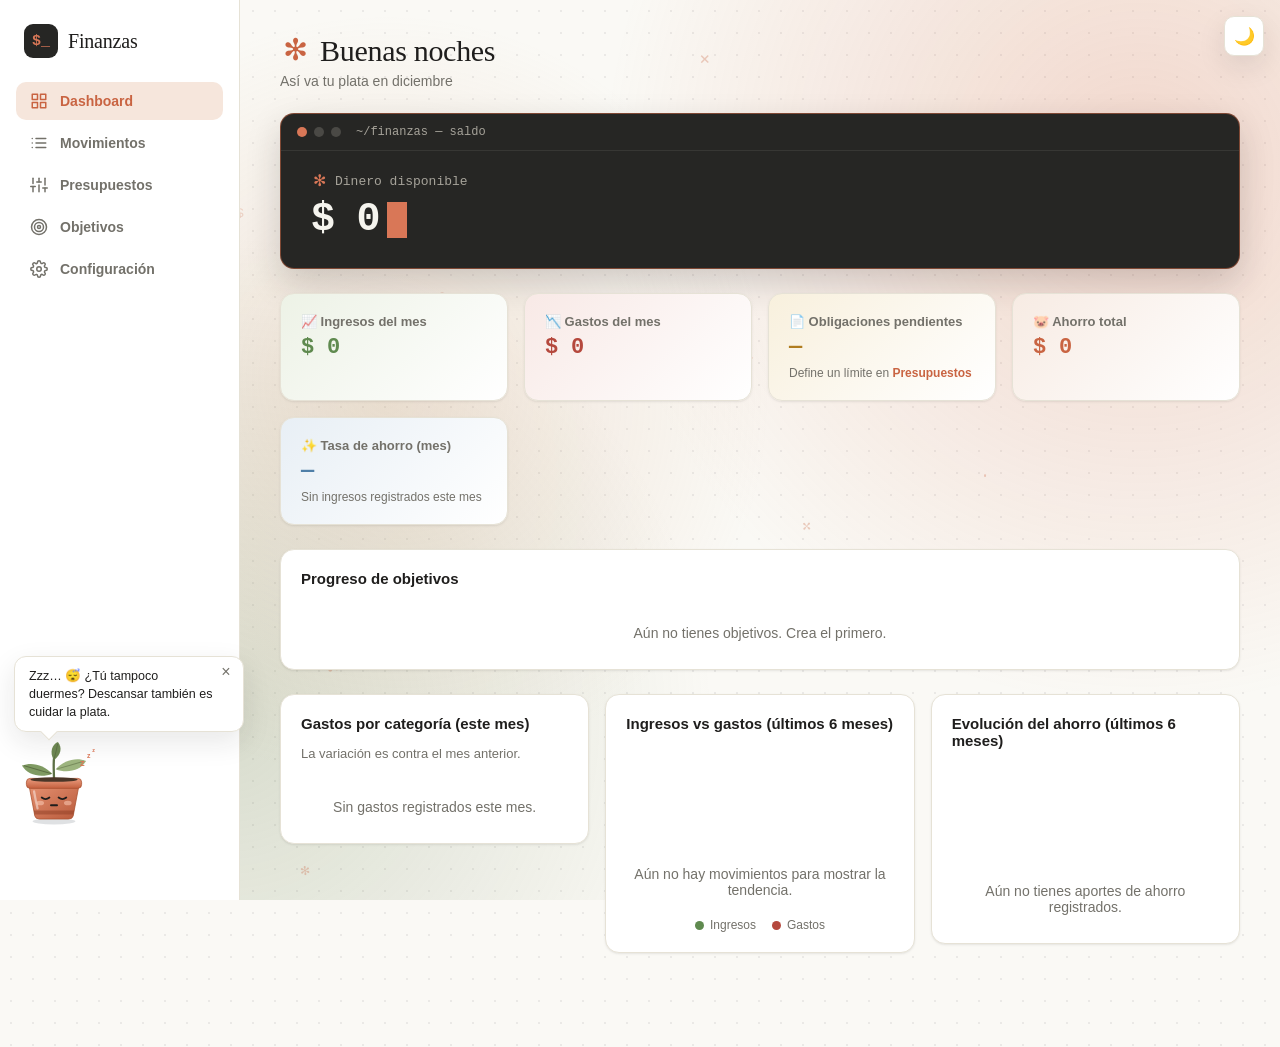
==== index.html @ 2b68b9c8 "feat: add animated background and spinner indicators - Implemented a dynamic background with warm li" ====
<!DOCTYPE html>
<html lang="es">
<head>
  <meta charset="UTF-8">
  <script>
    (function () {
      try {
        var t = localStorage.getItem('financeAppTheme');
        if (t === 'oscuro' || t === 'claro') document.documentElement.setAttribute('data-theme', t);
      } catch (e) {}
    })();
  </script>
  <script>
    (function () {
      try {
        var pin = localStorage.getItem('financeAppPin');
        var desbloqueado = sessionStorage.getItem('financeAppUnlocked') === 'true';
        if (pin && !desbloqueado) document.documentElement.classList.add('bloqueado');
      } catch (e) {}
    })();
  </script>
  <meta name="viewport" content="width=device-width, initial-scale=1.0">
  <meta name="theme-color" content="#c96442">
  <link rel="manifest" href="manifest.json">
  <link rel="icon" href="icons/icon-192.png">
  <link rel="apple-touch-icon" href="icons/icon-192.png">
  <title>Dashboard · Mis Finanzas</title>
  <link rel="stylesheet" href="css/styles.css">
</head>
<body data-page="dashboard">
  <button class="theme-toggle-btn" id="theme-toggle" aria-label="Cambiar tema">🌙</button>
  <div class="app-shell">
    <aside class="sidebar">
      <div class="sidebar-header">
        <span class="logo-mark" aria-hidden="true">$<span class="logo-cursor">_</span></span>
        <span class="logo-text">Finanzas</span>
      </div>
      <nav id="sidebar-nav" class="sidebar-nav"></nav>
    </aside>

    <main class="main-content">
      <header class="page-header">
        <div>
          <h1><span id="saludo">¡Hola!</span></h1>
          <p class="page-subtitle" id="saludo-sub">Así va tu plata este mes</p>
        </div>
      </header>

      <section class="hero-balance">
        <div class="hero-terminal-barra" aria-hidden="true"><i></i><i></i><i></i><span>~/finanzas — saldo</span></div>
        <span class="hero-balance-label"><span class="glifo-spinner" aria-hidden="true">✻</span>Dinero disponible</span>
        <span class="hero-balance-value"><span id="kpi-disponible">$ 0</span><span class="hero-cursor" aria-hidden="true"></span></span>
        <span class="hero-chip" id="hero-balance-mes" hidden></span>
      </section>

      <section class="kpi-grid">
        <div class="card kpi-card kpi-green">
          <span class="kpi-label">📈 Ingresos del mes</span>
          <span class="kpi-value" id="kpi-ingresos">$ 0</span>
        </div>
        <div class="card kpi-card kpi-rose">
          <span class="kpi-label">📉 Gastos del mes</span>
          <span class="kpi-value" id="kpi-gastos">$ 0</span>
        </div>
        <div class="card kpi-card kpi-amber">
          <span class="kpi-label">📄 Obligaciones pendientes</span>
          <span class="kpi-value" id="kpi-obligaciones">—</span>
          <span class="kpi-sub" id="kpi-obligaciones-sub"></span>
        </div>
        <div class="card kpi-card kpi-navy">
          <span class="kpi-label">🐷 Ahorro total</span>
          <span class="kpi-value" id="kpi-ahorro">$ 0</span>
        </div>
        <div class="card kpi-card kpi-cyan">
          <span class="kpi-label">✨ Tasa de ahorro (mes)</span>
          <span class="kpi-value" id="kpi-tasa-ahorro">—</span>
          <span class="kpi-sub" id="kpi-tasa-ahorro-sub"></span>
        </div>
      </section>

      <section class="card">
        <h2 class="section-title">Progreso de objetivos</h2>
        <div id="objetivos-resumen" class="goals-mini-list"></div>
      </section>

      <section class="charts-grid">
        <div class="card">
          <h2 class="section-title">Gastos por categoría (este mes)</h2>
          <p class="settings-hint">La variación es contra el mes anterior.</p>
          <div id="chart-gastos-categoria" class="hbar-chart"></div>
        </div>
        <div class="card">
          <h2 class="section-title">Ingresos vs gastos (últimos 6 meses)</h2>
          <div id="chart-ingresos-gastos" class="chart-bars"></div>
          <div class="chart-legend">
            <span class="legend-item"><span class="legend-dot legend-dot-ingreso"></span>Ingresos</span>
            <span class="legend-item"><span class="legend-dot legend-dot-gasto"></span>Gastos</span>
          </div>
        </div>
        <div class="card">
          <h2 class="section-title">Evolución del ahorro (últimos 6 meses)</h2>
          <div id="chart-ahorro" class="chart-bars"></div>
        </div>
      </section>
    </main>
  </div>

  <script src="js/storage.js"></script>
  <script src="js/format.js"></script>
  <script src="js/analytics.js"></script>
  <script src="js/nav.js"></script>
  <script src="js/theme.js"></script>
  <script src="js/pin.js"></script>
  <script src="js/fondo.js"></script>
  <script src="js/mascota.js"></script>
  <script src="js/dashboard.js"></script>
  <script src="js/pwa.js"></script>
</body>
</html>
---- css/styles.css ----
/* ============ Fonts ============ */
@font-face {
  font-family: 'Poppins';
  font-style: normal;
  font-weight: 400;
  font-display: swap;
  src: url('../lib/fonts/poppins-400.woff2') format('woff2');
}
@font-face {
  font-family: 'Poppins';
  font-style: normal;
  font-weight: 600;
  font-display: swap;
  src: url('../lib/fonts/poppins-600.woff2') format('woff2');
}
@font-face {
  font-family: 'Poppins';
  font-style: normal;
  font-weight: 700;
  font-display: swap;
  src: url('../lib/fonts/poppins-700.woff2') format('woff2');
}
@font-face {
  font-family: 'Poppins';
  font-style: normal;
  font-weight: 800;
  font-display: swap;
  src: url('../lib/fonts/poppins-800.woff2') format('woff2');
}

/* ============ Reset & base ============ */
*, *::before, *::after { box-sizing: border-box; }
html, body { margin: 0; padding: 0; }

/* Paleta estilo Claude Code: crema calido, terracota, verde oliva para las plantas */
:root {
  --font-serif: ui-serif, Georgia, Cambria, 'Times New Roman', serif;
  --font-mono: ui-monospace, 'Cascadia Code', 'Cascadia Mono', 'SF Mono', Consolas, Menlo, monospace;
  --bg: #faf9f5;
  --surface: #ffffff;
  --surface-alt: #f2f0e8;
  --border: #e6e2d6;
  --text: #1f1e1d;
  --text-muted: #73716a;
  --primary: #c96442;
  --primary-dark: #a9502f;
  --primary-rgb: 201, 100, 66;
  --accent: #d97757;
  --accent-soft: #f7ebe3;
  --primary-soft: #f6e6dc;
  --grad-main: linear-gradient(135deg, #c4603e, #d97757);
  --terminal-bg: #262624;
  --terminal-text: #f5f4ee;
  --terminal-muted: #a6a39a;
  --plant: #788c5d;
  --plant-dark: #5c6f45;
  --plant-light: #a9bc8e;
  --success: #5f8a4f;
  --success-soft: #edf2e6;
  --danger: #b5483d;
  --danger-soft: #f8e9e6;
  --warning: #b07d1f;
  --warning-soft: #f8f0dd;
  --cyan: #4f7fa8;
  --cyan-soft: #e8eff5;
  --grid-dot: rgba(31, 30, 29, 0.07);
  --fondo-mancha-1: 217, 119, 87;
  --fondo-mancha-2: 120, 140, 93;
  --fondo-mancha-3: 212, 162, 127;
  --fondo-glifo: 201, 100, 66;
  --fondo-intensidad: 0.26;
  --toast-bg: #262624;
  --toast-text: #f5f4ee;
  --toast-border: #3a3936;
  --radius: 14px;
  --radius-sm: 9px;
  --shadow: 0 1px 2px rgba(31, 30, 29, 0.04), 0 1px 3px rgba(31, 30, 29, 0.06);
  --shadow-md: 0 10px 28px rgba(31, 30, 29, 0.1);
  --sidebar-width: 240px;
  color-scheme: light;
}

:root[data-theme="oscuro"] {
  --bg: #1f1e1d;
  --surface: #262624;
  --surface-alt: #30302e;
  --border: #3d3c38;
  --text: #f5f4ee;
  --text-muted: #a6a39a;
  --primary: #d97757;
  --primary-dark: #c96442;
  --primary-rgb: 217, 119, 87;
  --accent: #e8957a;
  --accent-soft: #3a2a23;
  --primary-soft: #3d2c24;
  --grad-main: linear-gradient(135deg, #c96442, #d97757);
  --terminal-bg: #141413;
  --terminal-text: #f5f4ee;
  --terminal-muted: #a6a39a;
  --plant: #9cb07f;
  --plant-dark: #788c5d;
  --plant-light: #bccca5;
  --success: #94b37f;
  --success-soft: #26301f;
  --danger: #e5826f;
  --danger-soft: #3d221d;
  --warning: #dcae58;
  --warning-soft: #362b14;
  --cyan: #8ab4d8;
  --cyan-soft: #1f2c37;
  --grid-dot: rgba(245, 244, 238, 0.05);
  --fondo-mancha-1: 217, 119, 87;
  --fondo-mancha-2: 120, 140, 93;
  --fondo-mancha-3: 160, 110, 80;
  --fondo-glifo: 232, 149, 122;
  --fondo-intensidad: 0.14;
  --toast-bg: #141413;
  --toast-text: #f5f4ee;
  --toast-border: #3d3c38;
  --shadow: 0 1px 2px rgba(0, 0, 0, 0.25), 0 1px 3px rgba(0, 0, 0, 0.3);
  --shadow-md: 0 10px 28px rgba(0, 0, 0, 0.45);
  color-scheme: dark;
}

@media (prefers-color-scheme: dark) {
  :root:not([data-theme="claro"]) {
    --bg: #1f1e1d;
    --surface: #262624;
    --surface-alt: #30302e;
    --border: #3d3c38;
    --text: #f5f4ee;
    --text-muted: #a6a39a;
    --primary: #d97757;
    --primary-dark: #c96442;
    --primary-rgb: 217, 119, 87;
    --accent: #e8957a;
    --accent-soft: #3a2a23;
    --primary-soft: #3d2c24;
    --grad-main: linear-gradient(135deg, #c96442, #d97757);
    --terminal-bg: #141413;
    --terminal-text: #f5f4ee;
    --terminal-muted: #a6a39a;
    --plant: #9cb07f;
    --plant-dark: #788c5d;
    --plant-light: #bccca5;
    --success: #94b37f;
    --success-soft: #26301f;
    --danger: #e5826f;
    --danger-soft: #3d221d;
    --warning: #dcae58;
    --warning-soft: #362b14;
    --cyan: #8ab4d8;
    --cyan-soft: #1f2c37;
    --grid-dot: rgba(245, 244, 238, 0.05);
    --fondo-mancha-1: 217, 119, 87;
    --fondo-mancha-2: 120, 140, 93;
    --fondo-mancha-3: 160, 110, 80;
    --fondo-glifo: 232, 149, 122;
    --fondo-intensidad: 0.14;
    --toast-bg: #141413;
    --toast-text: #f5f4ee;
    --toast-border: #3d3c38;
    --shadow: 0 1px 2px rgba(0, 0, 0, 0.25), 0 1px 3px rgba(0, 0, 0, 0.3);
    --shadow-md: 0 10px 28px rgba(0, 0, 0, 0.45);
    color-scheme: dark;
  }
}

body {
  font-family: 'Poppins', -apple-system, BlinkMacSystemFont, "Segoe UI", Roboto, Helvetica, Arial, sans-serif;
  background-color: var(--bg);
  background-image: radial-gradient(var(--grid-dot) 1px, transparent 1.4px);
  background-size: 22px 22px;
  color: var(--text);
  -webkit-font-smoothing: antialiased;
  position: relative;
  overflow-x: hidden;
}

/* Canvas del fondo animado (js/fondo.js) */
.fondo-dinamico {
  position: fixed;
  inset: 0;
  width: 100%;
  height: 100%;
  z-index: 0;
  pointer-events: none;
}

::selection {
  background: var(--primary);
  color: #fff;
}

html {
  scrollbar-width: thin;
  scrollbar-color: var(--border) transparent;
}

.app-shell {
  position: relative;
  z-index: 1;
}

h1, h2, h3 { font-weight: 700; }

h1, h2, h3 { margin: 0; }
p { margin: 0; }

button, input, select {
  font: inherit;
  color: inherit;
}

a { color: inherit; text-decoration: none; }

button:focus-visible,
input:focus-visible,
select:focus-visible,
a:focus-visible {
  outline: 2px solid var(--primary);
  outline-offset: 2px;
}

/* ============ App shell / layout ============ */
.app-shell {
  display: flex;
  min-height: 100vh;
}

.sidebar {
  width: var(--sidebar-width);
  flex-shrink: 0;
  background: var(--surface);
  border-right: 1px solid var(--border);
  padding: 24px 16px;
  display: flex;
  flex-direction: column;
  gap: 24px;
  position: sticky;
  top: 0;
  height: 100vh;
}

.sidebar-header {
  display: flex;
  align-items: center;
  gap: 10px;
  padding: 0 8px;
}

.theme-toggle-btn {
  position: fixed;
  top: 16px;
  right: 16px;
  z-index: 40;
  width: 40px;
  height: 40px;
  border-radius: 10px;
  border: 1px solid var(--border);
  background: var(--surface);
  box-shadow: var(--shadow-md);
  font-size: 17px;
  cursor: pointer;
  display: flex;
  align-items: center;
  justify-content: center;
  transition: transform 0.15s ease;
}

.theme-toggle-btn:hover {
  transform: scale(1.08) rotate(-8deg);
}

/* ============ PIN de acceso ============ */
html.bloqueado .app-shell,
html.bloqueado .theme-toggle-btn {
  display: none;
}

.pin-lock-overlay {
  position: fixed;
  inset: 0;
  /* transparente para que se vea el fondo animado detras */
  background: transparent;
  display: flex;
  align-items: center;
  justify-content: center;
  z-index: 100;
  padding: 16px;
}

.pin-lock-card {
  background: var(--surface);
  border: 1px solid var(--border);
  border-radius: var(--radius);
  box-shadow: var(--shadow-md);
  padding: 36px 32px;
  width: 100%;
  max-width: 340px;
  text-align: center;
  display: flex;
  flex-direction: column;
  gap: 8px;
  animation: modal-entra 0.25s cubic-bezier(0.16, 1, 0.3, 1) both;
}

.pin-lock-logo {
  width: 56px;
  height: 56px;
  font-size: 22px;
  margin: 0 auto 8px;
}

.pin-lock-card h2 {
  font-family: var(--font-serif);
  font-weight: 500;
  font-size: 24px;
}

/* Brote en la pantalla de PIN */
.pin-mascota {
  margin: -6px auto 0;
}

.pin-mascota .mascota-btn {
  display: block;
  width: 132px;
  height: 124px;
  cursor: default;
}

.pin-mascota-dice {
  font-family: var(--font-mono);
  font-size: 12.5px;
  color: var(--text-muted);
  min-height: 1.5em;
}

.pin-mascota-dice::before {
  content: '> ';
  color: var(--primary);
}

.pin-lock-input {
  margin-top: 10px;
  border: 1px solid var(--border);
  border-radius: var(--radius-sm);
  padding: 12px;
  font-family: var(--font-mono);
  font-size: 22px;
  letter-spacing: 10px;
  text-align: center;
  background: var(--bg);
  color: var(--text);
  transition: border-color 0.15s ease, box-shadow 0.15s ease;
}

.pin-lock-input:focus-visible {
  outline: none;
  border-color: var(--primary);
  box-shadow: 0 0 0 3px var(--primary-soft);
}

.pin-lock-error {
  color: var(--danger);
  font-size: 12px;
  font-weight: 600;
  margin-top: 4px;
}

.pin-lock-btn {
  width: 100%;
  margin-top: 8px;
}

/* Logo tipo prompt de terminal: "$_" con el cursor parpadeando */
.logo-mark {
  width: 34px;
  height: 34px;
  border-radius: var(--radius-sm);
  background: var(--terminal-bg);
  color: var(--accent);
  display: flex;
  align-items: center;
  justify-content: center;
  font-family: var(--font-mono);
  font-weight: 700;
  font-size: 15px;
}

.logo-cursor { animation: cursor-parpadea 1.1s steps(1) infinite; }

@keyframes cursor-parpadea {
  50% { opacity: 0; }
}

.logo-text {
  font-family: var(--font-serif);
  font-weight: 500;
  font-size: 20px;
  letter-spacing: -0.01em;
}

.sidebar-nav {
  display: flex;
  flex-direction: column;
  gap: 4px;
}

.nav-link {
  display: flex;
  align-items: center;
  gap: 12px;
  padding: 10px 14px;
  border-radius: 10px;
  color: var(--text-muted);
  font-size: 14px;
  font-weight: 600;
  transition: background 0.15s ease, color 0.15s ease;
}

.nav-link:hover {
  background: var(--surface-alt);
  color: var(--text);
}

.nav-link.active {
  background: var(--primary-soft);
  color: var(--primary);
}

.nav-link:hover .nav-icon {
  animation: icono-wiggle 0.45s ease;
}

@keyframes icono-wiggle {
  25% { transform: rotate(-12deg); }
  50% { transform: rotate(10deg); }
  75% { transform: rotate(-5deg); }
}

.nav-icon {
  width: 18px;
  height: 18px;
  display: flex;
  flex-shrink: 0;
}

.nav-icon svg {
  width: 100%;
  height: 100%;
}

.main-content {
  flex: 1;
  padding: 32px 40px 96px;
  max-width: 1100px;
  width: 100%;
  margin: 0 auto;
  display: flex;
  flex-direction: column;
  gap: 24px;
}

.main-content > * {
  animation: contenido-entra 0.4s ease both;
}

.main-content > *:nth-child(1) { animation-delay: 0s; }
.main-content > *:nth-child(2) { animation-delay: 0.05s; }
.main-content > *:nth-child(3) { animation-delay: 0.1s; }
.main-content > *:nth-child(4) { animation-delay: 0.15s; }
.main-content > *:nth-child(5) { animation-delay: 0.2s; }
.main-content > *:nth-child(n+6) { animation-delay: 0.25s; }

@keyframes contenido-entra {
  from { opacity: 0; transform: translateY(10px); }
  to { opacity: 1; transform: translateY(0); }
}

@media (prefers-reduced-motion: reduce) {
  .main-content > *,
  .logo-cursor,
  .hero-cursor,
  .glifo-spinner,
  .hbar-fill,
  .progress-fill,
  .chart-bar,
  .nav-link:hover .nav-icon {
    animation: none;
  }
}

/* ============ Page header ============ */
.page-header {
  display: flex;
  align-items: flex-start;
  justify-content: space-between;
  gap: 16px;
  flex-wrap: wrap;
  /* espacio para el boton de tema fijo en la esquina */
  padding-right: 52px;
}

.page-header h1 {
  font-family: var(--font-serif);
  font-size: 30px;
  font-weight: 500;
  letter-spacing: -0.01em;
  display: flex;
  align-items: center;
  gap: 10px;
}

/* Simbolo que gira entre · ✢ ✳ ✶ ✻ ✽ como el spinner de Claude Code (js/nav.js) */
.glifo-spinner {
  display: inline-block;
  width: 1em;
  text-align: center;
  color: var(--primary);
  font-family: var(--font-mono);
  font-weight: 400;
}

.page-subtitle {
  color: var(--text-muted);
  font-size: 14px;
  margin-top: 4px;
}

/* ============ Cards ============ */
.card {
  background: var(--surface);
  border: 1px solid var(--border);
  border-radius: var(--radius);
  padding: 20px;
  box-shadow: var(--shadow);
}

.empty-state {
  text-align: center;
  padding: 48px 24px;
  display: flex;
  flex-direction: column;
  align-items: center;
  gap: 12px;
  color: var(--text-muted);
}

.empty-state-inline {
  text-align: center;
  color: var(--text-muted);
  padding: 24px 0 8px;
  font-size: 14px;
}

/* ============ Buttons ============ */
.btn {
  display: inline-flex;
  align-items: center;
  justify-content: center;
  gap: 6px;
  border: none;
  border-radius: 10px;
  padding: 10px 18px;
  font-size: 14px;
  font-weight: 600;
  cursor: pointer;
  transition: filter 0.15s ease, transform 0.1s ease, box-shadow 0.15s ease, background 0.15s ease;
}

.btn:active { transform: scale(0.97); }

.btn-primary {
  background: var(--primary);
  color: #fff;
  box-shadow: 0 1px 2px rgba(var(--primary-rgb), 0.3);
}
.btn-primary:hover { background: var(--primary-dark); box-shadow: 0 4px 12px rgba(var(--primary-rgb), 0.3); }

.btn-ghost {
  background: var(--surface);
  color: var(--text-muted);
  border: 1px solid var(--border);
}
.btn-ghost:hover { background: var(--surface-alt); color: var(--text); }

.btn-danger {
  background: var(--danger);
  color: #fff;
}
.btn-danger:hover { filter: brightness(1.08); }

/* ============ Filters bar ============ */
.filters-bar {
  display: flex;
  flex-wrap: wrap;
  align-items: flex-end;
  gap: 16px;
}

.filter-field {
  display: flex;
  flex-direction: column;
  gap: 6px;
  min-width: 140px;
}

.filter-search { flex: 1; min-width: 200px; }

.filter-field label {
  font-size: 12px;
  font-weight: 600;
  color: var(--text-muted);
}

.filter-field input,
.filter-field select {
  border: 1px solid var(--border);
  border-radius: var(--radius-sm);
  padding: 9px 10px;
  font-size: 14px;
  background: var(--surface);
}

/* ============ Table ============ */
.table-wrapper {
  overflow-x: auto;
}

.data-table {
  width: 100%;
  border-collapse: collapse;
  font-size: 14px;
}

.data-table th {
  text-align: left;
  font-size: 12px;
  text-transform: uppercase;
  letter-spacing: 0.03em;
  color: var(--text-muted);
  font-weight: 600;
  padding: 10px 12px;
  border-bottom: 1px solid var(--border);
  white-space: nowrap;
}

.data-table td {
  padding: 12px;
  border-bottom: 1px solid var(--border);
  white-space: nowrap;
}

.data-table tbody tr:hover {
  background: var(--surface-alt);
}

.valor-ingreso { color: var(--success); font-weight: 600; }
.valor-gasto { color: var(--danger); font-weight: 600; }

.badge {
  display: inline-flex;
  align-items: center;
  padding: 4px 10px;
  border-radius: 999px;
  font-size: 12px;
  font-weight: 600;
}

.badge-categoria {
  background: var(--surface-alt);
  color: var(--text);
}

.badge-ingreso { background: var(--success-soft); color: var(--success); }
.badge-gasto { background: var(--danger-soft); color: var(--danger); }

.acciones {
  display: flex;
  gap: 6px;
}

.icon-btn {
  width: 32px;
  height: 32px;
  border: 1px solid var(--border);
  background: var(--surface);
  border-radius: 999px;
  cursor: pointer;
  font-size: 14px;
  display: inline-flex;
  align-items: center;
  justify-content: center;
  transition: transform 0.1s ease;
}

.icon-btn:hover { transform: translateY(-1px); }

.icon-btn:hover { background: var(--surface-alt); }
.icon-btn-danger:hover { background: var(--danger-soft); border-color: var(--danger); color: var(--danger); }

.page-header-actions {
  display: flex;
  gap: 10px;
  flex-wrap: wrap;
}

/* ============ Modal ============ */
.modal-overlay {
  position: fixed;
  inset: 0;
  background: rgba(15, 25, 40, 0.45);
  display: flex;
  align-items: center;
  justify-content: center;
  padding: 16px;
  z-index: 50;
  animation: overlay-entra 0.15s ease both;
}

.modal-overlay[hidden] { display: none; }

.modal-overlay .modal {
  animation: modal-entra 0.2s cubic-bezier(0.16, 1, 0.3, 1) both;
}

@keyframes overlay-entra {
  from { opacity: 0; }
  to { opacity: 1; }
}

@keyframes modal-entra {
  from { opacity: 0; transform: scale(0.96) translateY(8px); }
  to { opacity: 1; transform: scale(1) translateY(0); }
}

/* ============ Spinner / estados de carga ============ */
.spinner {
  display: inline-block;
  width: 22px;
  height: 22px;
  border: 3px solid var(--border);
  border-top-color: var(--primary);
  border-radius: 50%;
  animation: girar 0.7s linear infinite;
  flex-shrink: 0;
}

.spinner-sm {
  width: 14px;
  height: 14px;
  border-width: 2px;
}

@keyframes girar {
  to { transform: rotate(360deg); }
}

.loading-state {
  display: flex;
  flex-direction: column;
  align-items: center;
  gap: 12px;
  padding: 32px 0;
  color: var(--text-muted);
  font-size: 13px;
}

.btn .spinner-sm {
  border-color: rgba(255, 255, 255, 0.4);
  border-top-color: #fff;
}

.modal {
  background: var(--surface);
  border-radius: var(--radius);
  box-shadow: var(--shadow-md);
  width: 100%;
  max-width: 480px;
  max-height: 90vh;
  overflow-y: auto;
}

.modal-wide {
  max-width: 640px;
}

.modal-header {
  display: flex;
  align-items: center;
  justify-content: space-between;
  padding: 20px 20px 0;
}

.modal-header h2 {
  font-size: 18px;
  font-weight: 700;
}

.modal-close {
  background: none;
  border: none;
  font-size: 22px;
  line-height: 1;
  cursor: pointer;
  color: var(--text-muted);
  padding: 4px;
}

.form-grid {
  display: grid;
  grid-template-columns: 1fr 1fr;
  gap: 16px;
  padding: 20px;
}

.form-field {
  display: flex;
  flex-direction: column;
  gap: 6px;
}

.form-field-full { grid-column: 1 / -1; }

.form-field label {
  font-size: 12px;
  font-weight: 600;
  color: var(--text-muted);
}

.form-field input,
.form-field select {
  border: 1px solid var(--border);
  border-radius: var(--radius-sm);
  padding: 10px;
  font-size: 14px;
}

.form-field input,
.form-field select,
.filter-field input,
.filter-field select,
.currency-input-wrap {
  transition: border-color 0.15s ease, box-shadow 0.15s ease;
}

.form-field input:focus-visible,
.form-field select:focus-visible,
.filter-field input:focus-visible,
.filter-field select:focus-visible,
.currency-input-wrap:focus-within {
  outline: none;
  border-color: var(--primary);
  box-shadow: 0 0 0 3px var(--primary-soft);
}

.segmented {
  display: flex;
  border: 1px solid var(--border);
  border-radius: var(--radius-sm);
  overflow: hidden;
}

.segmented-option {
  flex: 1;
  border: none;
  background: var(--surface);
  padding: 9px 0;
  font-size: 14px;
  font-weight: 600;
  cursor: pointer;
  color: var(--text-muted);
}

.segmented-option.active {
  background: var(--primary);
  color: #fff;
}

.segmented-option.active[data-tipo="ingreso"] { background: var(--success); }
.segmented-option.active[data-tipo="gasto"] { background: var(--danger); }

.segmented-tema {
  max-width: 380px;
}

.segmented-tema .segmented-option {
  padding: 9px 6px;
  font-size: 13px;
}

.form-actions {
  display: flex;
  justify-content: flex-end;
  gap: 10px;
  margin-top: 4px;
}

/* ============ Section titles ============ */
.section-title {
  font-size: 15px;
  font-weight: 700;
  margin-bottom: 14px;
}

/* ============ Hero balance (caja tipo terminal) ============ */
.hero-balance {
  position: relative;
  overflow: hidden;
  border-radius: var(--radius);
  padding: 0 0 26px;
  background: var(--terminal-bg);
  color: var(--terminal-text);
  border: 1px solid rgba(var(--primary-rgb), 0.55);
  box-shadow: 0 14px 34px rgba(31, 30, 29, 0.18);
  display: flex;
  flex-direction: column;
  gap: 6px;
  font-family: var(--font-mono);
}

.hero-terminal-barra {
  display: flex;
  align-items: center;
  gap: 7px;
  padding: 11px 16px;
  margin-bottom: 14px;
  border-bottom: 1px solid rgba(245, 244, 238, 0.08);
  font-size: 12px;
  color: var(--terminal-muted);
}

.hero-terminal-barra i {
  width: 10px;
  height: 10px;
  border-radius: 50%;
  background: #4a4945;
}

.hero-terminal-barra i:first-child { background: var(--accent); }

.hero-terminal-barra span { margin-left: 8px; }

.hero-balance-label,
.hero-balance-value,
.hero-chip {
  margin-left: 30px;
  margin-right: 30px;
}

.hero-balance-label {
  font-size: 13px;
  color: var(--terminal-muted);
  display: flex;
  align-items: center;
  gap: 8px;
}

.hero-balance-label .glifo-spinner { color: var(--accent); font-size: 16px; }

.hero-balance-value {
  font-size: 40px;
  font-weight: 700;
  letter-spacing: -0.03em;
  font-variant-numeric: tabular-nums;
  display: flex;
  align-items: center;
}

.hero-cursor {
  display: inline-block;
  width: 0.5em;
  height: 0.9em;
  margin-left: 8px;
  background: var(--accent);
  animation: cursor-parpadea 1.1s steps(1) infinite;
}

.hero-chip {
  align-self: flex-start;
  margin-top: 4px;
  padding: 4px 10px;
  border-radius: 6px;
  background: rgba(245, 244, 238, 0.08);
  font-size: 12px;
}

.hero-chip-positivo { color: #a9c98f; }
.hero-chip-negativo { color: #f0a08f; }

.hero-chip[hidden] { display: none; }

@media (max-width: 480px) {
  .hero-balance-value { font-size: 30px; }
  .hero-balance-label,
  .hero-balance-value,
  .hero-chip { margin-left: 20px; margin-right: 20px; }
}

/* ============ KPI cards ============ */
.kpi-grid {
  display: grid;
  grid-template-columns: repeat(auto-fit, minmax(190px, 1fr));
  gap: 16px;
}

.kpi-card {
  display: flex;
  flex-direction: column;
  gap: 6px;
  transition: transform 0.18s ease, box-shadow 0.18s ease;
}

.kpi-card:hover {
  transform: translateY(-3px);
  box-shadow: var(--shadow-md);
}

/* Cifras en monoespaciada, como en la terminal */
.kpi-value,
.hbar-value,
.goal-card-ahorrado,
.valor-ingreso,
.valor-gasto,
.import-row-valor {
  font-family: var(--font-mono);
  font-variant-numeric: tabular-nums;
  letter-spacing: -0.02em;
}

.kpi-label {
  font-size: 13px;
  color: var(--text-muted);
  font-weight: 600;
}

.kpi-value {
  font-size: 22px;
  font-weight: 700;
  letter-spacing: -0.01em;
}

.kpi-sub {
  font-size: 12px;
  color: var(--text-muted);
}

.kpi-sub a { color: var(--primary); font-weight: 600; }

.kpi-positive { color: var(--success); }
.kpi-negative { color: var(--danger); }
.kpi-accent { color: var(--primary); }

.kpi-green { background: linear-gradient(135deg, var(--success-soft), var(--surface)); }
.kpi-green .kpi-value { color: var(--success); }

.kpi-rose { background: linear-gradient(135deg, var(--danger-soft), var(--surface)); }
.kpi-rose .kpi-value { color: var(--danger); }

.kpi-amber { background: linear-gradient(135deg, var(--warning-soft), var(--surface)); }
.kpi-amber .kpi-value { color: var(--warning); }

.kpi-navy { background: linear-gradient(135deg, var(--accent-soft), var(--surface)); }
.kpi-navy .kpi-value { color: var(--primary); }

.kpi-cyan { background: linear-gradient(135deg, var(--cyan-soft), var(--surface)); }
.kpi-cyan .kpi-value { color: var(--cyan); }

/* ============ Progress bars (shared) ============ */
.progress-track {
  height: 8px;
  border-radius: 999px;
  background: var(--surface-alt);
  overflow: hidden;
}

.progress-fill {
  height: 100%;
  background: linear-gradient(90deg, var(--primary), var(--accent));
  border-radius: 999px;
  transition: width 0.2s ease;
  transform-origin: left;
  animation: crecer-x 0.9s cubic-bezier(0.16, 1, 0.3, 1) both;
}

.progress-fill-completo { background: linear-gradient(90deg, var(--success), var(--cyan)); }

.progress-track-danger { background: var(--danger-soft); }
.progress-fill-danger { background: var(--danger); }

@keyframes crecer-x {
  from { transform: scaleX(0); }
  to { transform: scaleX(1); }
}

@keyframes crecer-y {
  from { transform: scaleY(0); }
  to { transform: scaleY(1); }
}

/* ============ Goals mini list (dashboard) ============ */
.goals-mini-list {
  display: grid;
  grid-template-columns: repeat(auto-fit, minmax(220px, 1fr));
  gap: 16px;
}

.goal-mini {
  display: flex;
  flex-direction: column;
  gap: 6px;
}

.goal-mini-header {
  display: flex;
  justify-content: space-between;
  font-size: 13px;
  font-weight: 600;
}

.goal-mini-sub {
  font-size: 12px;
  color: var(--text-muted);
}

/* ============ Charts ============ */
.charts-grid {
  display: grid;
  grid-template-columns: repeat(auto-fit, minmax(280px, 1fr));
  gap: 16px;
  align-items: start;
}

.hbar-chart {
  display: flex;
  flex-direction: column;
  gap: 12px;
}

.hbar-row {
  display: grid;
  grid-template-columns: 100px 1fr auto 52px;
  align-items: center;
  gap: 10px;
  font-size: 13px;
}

.hbar-label {
  color: var(--text-muted);
  font-weight: 600;
  white-space: nowrap;
  overflow: hidden;
  text-overflow: ellipsis;
}

.hbar-track {
  height: 10px;
  border-radius: 999px;
  background: var(--surface-alt);
  overflow: hidden;
}

.hbar-fill {
  height: 100%;
  background: var(--primary);
  border-radius: 999px;
  transform-origin: left;
  animation: crecer-x 0.8s cubic-bezier(0.16, 1, 0.3, 1) both;
}

.hbar-row:nth-child(2) .hbar-fill { animation-delay: 0.06s; }
.hbar-row:nth-child(3) .hbar-fill { animation-delay: 0.12s; }
.hbar-row:nth-child(4) .hbar-fill { animation-delay: 0.18s; }
.hbar-row:nth-child(n+5) .hbar-fill { animation-delay: 0.24s; }

.hbar-value {
  font-weight: 600;
  white-space: nowrap;
}

.hbar-delta {
  font-size: 11px;
  font-weight: 700;
  text-align: right;
  white-space: nowrap;
}

.hbar-delta-up { color: var(--danger); }
.hbar-delta-down { color: var(--success); }
.hbar-delta-neutral { color: var(--text-muted); font-weight: 600; }

.chart-bars {
  display: flex;
  align-items: flex-end;
  gap: 10px;
  height: 160px;
  padding-top: 8px;
}

.chart-bar-group {
  flex: 1;
  display: flex;
  flex-direction: column;
  align-items: center;
  gap: 8px;
  height: 100%;
  border-radius: var(--radius-sm);
  transition: background 0.15s ease;
  cursor: pointer;
}

.chart-bar-group:hover {
  background: var(--surface-alt);
}

.chart-bar-pair {
  flex: 1;
  display: flex;
  align-items: flex-end;
  gap: 4px;
  width: 100%;
  justify-content: center;
}

.chart-bar {
  width: 14px;
  min-height: 2px;
  border-radius: 6px 6px 2px 2px;
  transform-origin: bottom;
  animation: crecer-y 0.8s cubic-bezier(0.16, 1, 0.3, 1) both;
  transition: filter 0.15s ease;
}

.chart-bar-group:hover .chart-bar { filter: brightness(1.12) saturate(1.1); }

.chart-bar-group:nth-child(2) .chart-bar { animation-delay: 0.05s; }
.chart-bar-group:nth-child(3) .chart-bar { animation-delay: 0.1s; }
.chart-bar-group:nth-child(4) .chart-bar { animation-delay: 0.15s; }
.chart-bar-group:nth-child(5) .chart-bar { animation-delay: 0.2s; }
.chart-bar-group:nth-child(6) .chart-bar { animation-delay: 0.25s; }

.chart-bar-ingreso { background: linear-gradient(180deg, var(--success), color-mix(in srgb, var(--success) 70%, transparent)); }
.chart-bar-gasto { background: linear-gradient(180deg, var(--danger), color-mix(in srgb, var(--danger) 70%, transparent)); }
.chart-bar-ahorro { width: 24px; background: linear-gradient(180deg, var(--accent), var(--primary)); }

.chart-bar-label {
  font-size: 11px;
  color: var(--text-muted);
  font-weight: 600;
}

.chart-legend {
  display: flex;
  gap: 16px;
  margin-top: 12px;
  justify-content: center;
}

.legend-item {
  display: flex;
  align-items: center;
  gap: 6px;
  font-size: 12px;
  color: var(--text-muted);
}

.legend-dot {
  width: 9px;
  height: 9px;
  border-radius: 50%;
}

.legend-dot-ingreso { background: var(--success); }
.legend-dot-gasto { background: var(--danger); }

/* ============ Presupuestos ============ */
.budget-list {
  display: flex;
  flex-direction: column;
  gap: 20px;
}

.budget-row {
  padding-bottom: 20px;
  border-bottom: 1px solid var(--border);
  display: flex;
  flex-direction: column;
  gap: 8px;
}

.budget-row:last-child {
  border-bottom: none;
  padding-bottom: 0;
}

.budget-row-main {
  display: flex;
  align-items: center;
  justify-content: space-between;
  gap: 12px;
  flex-wrap: wrap;
}

.budget-category {
  font-weight: 600;
  font-size: 14px;
}

.budget-row-main .currency-input-wrap {
  flex: 0 0 auto;
}

.budget-input {
  flex: 0 0 auto;
  width: 120px;
  text-align: right;
}

.budget-row-sub {
  font-size: 12px;
  color: var(--text-muted);
}

.budget-row-sub-danger { color: var(--danger); font-weight: 600; }

.budget-row-daily {
  font-size: 12px;
  color: var(--primary);
  font-weight: 600;
}

/* ============ Objetivos ============ */
.goals-grid {
  display: grid;
  grid-template-columns: repeat(auto-fit, minmax(260px, 1fr));
  gap: 16px;
}

.goal-card {
  display: flex;
  flex-direction: column;
  gap: 10px;
  transition: transform 0.15s ease, box-shadow 0.15s ease;
}

.goal-card:hover {
  transform: translateY(-2px);
  box-shadow: var(--shadow-md);
}

.goal-card-prioritario {
  border: 1px solid transparent;
  background:
    linear-gradient(var(--surface), var(--surface)) padding-box,
    var(--grad-main) border-box;
  box-shadow: 0 0 0 1px rgba(var(--primary-rgb), 0.15), var(--shadow-md);
  animation: glow-prioritario 3s ease-in-out infinite;
}

@keyframes glow-prioritario {
  0%, 100% { box-shadow: 0 0 0 1px rgba(var(--primary-rgb), 0.15), var(--shadow-md); }
  50% { box-shadow: 0 0 22px rgba(var(--primary-rgb), 0.28), var(--shadow-md); }
}

.icon-btn-star-active {
  border-color: var(--warning);
  background: var(--warning-soft);
}

.goal-card-overdue {
  color: var(--danger);
  font-weight: 700;
}

.goal-card-header {
  display: flex;
  align-items: flex-start;
  justify-content: space-between;
  gap: 8px;
}

.goal-card-header h3 {
  font-size: 16px;
  font-weight: 700;
}

.goal-card-actions {
  display: flex;
  gap: 6px;
  flex-shrink: 0;
}

.goal-card-amounts {
  display: flex;
  align-items: baseline;
  gap: 6px;
  font-size: 13px;
}

.goal-card-ahorrado {
  font-size: 18px;
  font-weight: 700;
  color: var(--primary);
}

.goal-card-meta {
  color: var(--text-muted);
}

.goal-card-date {
  font-size: 12px;
  color: var(--text-muted);
}

.goal-card-aporte-btn {
  margin-top: 4px;
  width: 100%;
}

/* ============ Configuración ============ */
.settings-hint {
  color: var(--text-muted);
  font-size: 13px;
  margin-bottom: 14px;
  max-width: 640px;
}

.settings-actions {
  display: flex;
  flex-wrap: wrap;
  gap: 10px;
}

.category-chips {
  display: flex;
  flex-wrap: wrap;
  gap: 8px;
}

.chip {
  background: var(--surface-alt);
  color: var(--text);
  font-size: 13px;
  font-weight: 600;
  padding: 6px 12px;
  border-radius: 999px;
}

.category-list {
  display: flex;
  flex-direction: column;
  gap: 6px;
}

.category-row {
  display: flex;
  align-items: center;
  justify-content: space-between;
  gap: 12px;
  padding: 6px 4px;
}

.category-row-actions {
  display: flex;
  gap: 6px;
  flex-shrink: 0;
}

.danger-zone {
  border-color: var(--danger-soft);
}

.modal-body {
  padding: 16px 20px 0;
  display: flex;
  flex-direction: column;
  gap: 10px;
  font-size: 14px;
  color: var(--text);
}

.modal-body p { color: inherit; }

.modal-footer {
  padding: 20px;
}

/* ============ Importar extracto ============ */
.import-preview-list {
  display: flex;
  flex-direction: column;
  gap: 2px;
  max-height: 360px;
  overflow-y: auto;
  margin-top: 12px;
  border: 1px solid var(--border);
  border-radius: var(--radius-sm);
}

.import-row {
  display: grid;
  grid-template-columns: 20px 90px 1fr auto;
  align-items: center;
  gap: 12px;
  padding: 10px 12px;
  font-size: 13px;
  border-bottom: 1px solid var(--border);
  cursor: pointer;
}

.import-row:last-child { border-bottom: none; }
.import-row:hover { background: var(--surface-alt); }

.import-row-duplicado {
  opacity: 0.5;
}

.import-row-fecha {
  color: var(--text-muted);
  white-space: nowrap;
}

.import-row-desc {
  overflow: hidden;
  text-overflow: ellipsis;
  white-space: nowrap;
}

.import-row-tag {
  font-size: 11px;
  color: var(--text-muted);
  font-weight: 600;
}

.import-row-valor {
  font-weight: 600;
  white-space: nowrap;
}

@media (max-width: 480px) {
  .import-row {
    grid-template-columns: 20px 1fr;
    grid-template-areas:
      "check fecha"
      "check desc"
      "check valor";
  }
  .import-row input { grid-area: check; }
  .import-row-fecha { grid-area: fecha; }
  .import-row-desc { grid-area: desc; white-space: normal; }
  .import-row-valor { grid-area: valor; }
}

/* ============ Field errors ============ */
.input-error {
  border-color: var(--danger) !important;
}

.field-error {
  font-size: 12px;
  color: var(--danger);
  font-weight: 500;
}

/* ============ Currency input ============ */
.currency-input-wrap {
  display: flex;
  align-items: center;
  gap: 6px;
  border: 1px solid var(--border);
  border-radius: var(--radius-sm);
  padding: 0 10px;
}

.currency-input-wrap span {
  color: var(--text-muted);
  font-size: 14px;
}

.currency-input-wrap input {
  border: none;
  padding: 10px 0;
  flex: 1;
  min-width: 0;
}

.currency-input-wrap input:focus-visible {
  outline: none;
}

.currency-input-wrap:focus-within {
  border-color: var(--primary);
}

.currency-input-wrap:has(.input-error) {
  border-color: var(--danger);
}

/* ============ Toasts ============ */
.toast-container {
  position: fixed;
  bottom: 24px;
  right: 24px;
  display: flex;
  flex-direction: column;
  gap: 10px;
  z-index: 45;
  pointer-events: none;
}

.toast {
  background: var(--toast-bg);
  color: var(--toast-text);
  padding: 12px 16px;
  border-radius: var(--radius-sm);
  font-family: var(--font-mono);
  font-size: 12.5px;
  font-weight: 500;
  box-shadow: var(--shadow-md);
  border: 1px solid var(--toast-border);
  opacity: 0;
  transform: translateY(8px);
  transition: opacity 0.2s ease, transform 0.2s ease;
  max-width: 340px;
  pointer-events: auto;
}

/* Viñeta "⏺" como los resultados de herramientas en Claude Code */
.toast::before {
  content: '⏺ ';
  color: #94b37f;
}

.toast-visible {
  opacity: 1;
  transform: translateY(0);
}

.toast-error::before { color: #e5826f; }

@media (max-width: 768px) {
  .toast-container {
    left: 16px;
    right: 16px;
    bottom: 88px;
    align-items: center;
  }
}

/* ============ Mascota (Brote) ============ */
/* La posicion la maneja js/mascota.js con transform (camina y se puede
   arrastrar); left/bottom fijos son solo el punto de referencia. */
.mascota {
  position: fixed;
  left: 0;
  bottom: 0;
  z-index: 35;
  will-change: transform;
}

html.bloqueado .mascota { display: none; }

.mascota-btn {
  display: block;
  width: 92px;
  height: 86px;
  padding: 0;
  border: none;
  background: none;
  cursor: grab;
  border-radius: var(--radius);
  touch-action: none;
  -webkit-tap-highlight-color: transparent;
}

.mascota-btn svg {
  width: 100%;
  height: 100%;
  overflow: visible;
  transform: scaleX(var(--mascota-giro, 1));
  transition: transform 0.25s ease;
}

/* Mirando hacia la izquierda mientras camina en esa direccion */
.mascota--izq { --mascota-giro: -1; }

.mascota-btn:hover svg { transform: scaleX(var(--mascota-giro, 1)) scale(1.05); }

/* Caminando: pasitos cortos */
.mascota--caminando .mascota-btn { animation: mascota-pasito 0.36s ease-in-out infinite; }

@keyframes mascota-pasito {
  0%, 100% { transform: translateY(0) rotate(0deg); }
  25% { transform: translateY(-5px) rotate(-3deg); }
  75% { transform: translateY(-5px) rotate(3deg); }
}

/* Arrastrando: la levantas y patalea */
.mascota--arrastrando .mascota-btn {
  cursor: grabbing;
  animation: mascota-patalea 0.3s ease-in-out infinite;
}

@keyframes mascota-patalea {
  0%, 100% { transform: rotate(-7deg) scale(1.08); }
  50% { transform: rotate(7deg) scale(1.08); }
}

.mascota-sombra,
.mascota-cuerpo,
.mascota-ojos,
.mascota-gota,
.mascota-zzz,
.mascota-brillo,
.mascota-moneda {
  transform-box: fill-box;
  transform-origin: center;
}

.mascota-sombra { fill: rgba(29, 43, 62, 0.14); }

/* La maceta "respira" apenas; lo que se mueve de verdad son las hojas */
.mascota-cuerpo {
  transform-origin: center bottom;
  animation: mascota-respira 3.2s ease-in-out infinite;
}

.mascota-ojos { animation: mascota-parpadeo 4.5s infinite; }

@keyframes mascota-respira {
  0%, 100% { transform: scaleY(1); }
  50% { transform: scaleY(1.015); }
}

.mascota-hojas,
.mascota-hoja,
.mascota-flor {
  transform-box: fill-box;
}

.mascota-hojas {
  transform-origin: center bottom;
  animation: mascota-hojas-mecen 3.6s ease-in-out infinite alternate;
}

@keyframes mascota-hojas-mecen {
  from { transform: rotate(-3deg); }
  to { transform: rotate(3deg); }
}

.mascota-hoja { transition: transform 0.6s cubic-bezier(0.3, 1.4, 0.5, 1); }
.mascota-hoja-izq { transform-origin: right bottom; }
.mascota-hoja-der { transform-origin: left bottom; }
.mascota-hoja-top { transform-origin: center bottom; }

/* Preocupada: se le caen las hojas. Dormida: un poco caidas. Celebrando: arriba. */
.mascota--preocupada .mascota-hoja-izq { transform: rotate(-32deg); }
.mascota--preocupada .mascota-hoja-der { transform: rotate(32deg); }
.mascota--preocupada .mascota-hoja-top { transform: rotate(22deg); }
.mascota--dormida .mascota-hoja-izq { transform: rotate(-14deg); }
.mascota--dormida .mascota-hoja-der { transform: rotate(14deg); }
.mascota--dormida .mascota-hoja-top { transform: rotate(10deg); }
.mascota--celebrando .mascota-hoja-izq { transform: rotate(12deg); }
.mascota--celebrando .mascota-hoja-der { transform: rotate(-12deg); }

.mascota-flor { transform-origin: center; }
.mascota--celebrando .mascota-flor { animation: mascota-flor-abre 0.6s cubic-bezier(0.3, 1.6, 0.5, 1) both; }

@keyframes mascota-flor-abre {
  from { transform: scale(0) rotate(-90deg); }
  to { transform: scale(1) rotate(0deg); }
}

@keyframes mascota-parpadeo {
  0%, 94%, 100% { transform: scaleY(1); }
  97% { transform: scaleY(0.1); }
}

/* Partes que solo se ven en ciertos estados de animo */
.mascota-boca,
.mascota-extra { display: none; }

.mascota--neutral .mascota-boca-neutral,
.mascota--dormida .mascota-boca-neutral,
.mascota--feliz .mascota-boca-feliz,
.mascota--preocupada .mascota-boca-preocupada,
.mascota--preocupada .mascota-gota,
.mascota--celebrando .mascota-boca-celebrando,
.mascota--celebrando .mascota-brillos,
.mascota--celebrando .mascota-flor,
.mascota--dormida .mascota-zzz,
.mascota--dormida .mascota-ojos-cerrados,
.mascota--tapada .mascota-ojos-cerrados,
.mascota--tapada .mascota-boca-feliz { display: inline; }

.mascota--dormida .mascota-ojos,
.mascota--tapada .mascota-ojos { display: none; }
.mascota--dormida .mascota-cuerpo,
.mascota--dormida .mascota-hojas { animation-duration: 6s; }

.mascota-gota { animation: mascota-gota 1.6s ease-in infinite; }

@keyframes mascota-gota {
  0% { transform: translateY(0); opacity: 1; }
  100% { transform: translateY(8px); opacity: 0; }
}

.mascota-zzz { animation: mascota-zzz 2.4s ease-in-out infinite; }

@keyframes mascota-zzz {
  0%, 100% { transform: translateY(0); opacity: 0.5; }
  50% { transform: translateY(-4px); opacity: 1; }
}

.mascota-brillo { animation: mascota-brillo 0.9s ease-in-out infinite alternate; }

@keyframes mascota-brillo {
  from { transform: scale(0.5) rotate(0deg); opacity: 0.6; }
  to { transform: scale(1.2) rotate(45deg); opacity: 1; }
}

.mascota-moneda { opacity: 0; }

.mascota--moneda .mascota-moneda { animation: mascota-moneda 0.9s ease-in both; }

@keyframes mascota-moneda {
  0% { opacity: 0; transform: translateY(-18px) rotate(0deg); }
  20% { opacity: 1; }
  80% { opacity: 1; transform: translateY(34px) rotate(360deg); }
  100% { opacity: 0; transform: translateY(38px) rotate(360deg); }
}

.mascota--salto .mascota-btn { animation: mascota-salto 0.6s cubic-bezier(0.3, 1.6, 0.5, 1); }

@keyframes mascota-salto {
  0% { transform: translateY(0) scale(1, 1); }
  20% { transform: translateY(0) scale(1.1, 0.88); }
  50% { transform: translateY(-16px) scale(0.95, 1.06); }
  80% { transform: translateY(0) scale(1.05, 0.95); }
  100% { transform: translateY(0) scale(1, 1); }
}

.mascota--sacudida .mascota-btn { animation: mascota-sacudida 0.5s ease; }

@keyframes mascota-sacudida {
  20%, 60% { transform: translateX(-6px) rotate(-4deg); }
  40%, 80% { transform: translateX(6px) rotate(4deg); }
}

.mascota-burbuja {
  position: absolute;
  bottom: calc(100% + 8px);
  left: 6px;
  width: max-content;
  max-width: min(230px, calc(100vw - 24px));
  padding: 10px 30px 10px 14px;
  background: var(--surface);
  color: var(--text);
  border: 1px solid var(--border);
  border-radius: 12px;
  box-shadow: var(--shadow-md);
  font-size: 12.5px;
  line-height: 1.45;
  font-weight: 500;
}

/* Si Brote esta en la mitad derecha de la pantalla, el globo se abre hacia la izquierda */
.mascota--lado-der .mascota-burbuja { left: auto; right: 6px; }
.mascota--lado-der .mascota-burbuja::after { left: auto; right: 28px; }
.mascota--lado-der .mascota-burbuja-pop { transform-origin: bottom right; }

.mascota-burbuja[hidden] { display: none; }

.mascota-burbuja::after {
  content: '';
  position: absolute;
  left: 28px;
  bottom: -7px;
  width: 12px;
  height: 12px;
  background: var(--surface);
  border-right: 1px solid var(--border);
  border-bottom: 1px solid var(--border);
  transform: rotate(45deg);
}

.mascota-burbuja-pop {
  transform-origin: bottom left;
  animation: mascota-burbuja-entra 0.3s cubic-bezier(0.3, 1.5, 0.5, 1) both;
}

@keyframes mascota-burbuja-entra {
  from { opacity: 0; transform: scale(0.6) translateY(8px); }
  to { opacity: 1; transform: scale(1) translateY(0); }
}

.mascota-burbuja-cerrar {
  position: absolute;
  top: 4px;
  right: 6px;
  width: 22px;
  height: 22px;
  border: none;
  background: none;
  color: var(--text-muted);
  font-size: 16px;
  line-height: 1;
  cursor: pointer;
  border-radius: 999px;
}

.mascota-burbuja-cerrar:hover { background: var(--surface-alt); color: var(--text); }

/* ============ Confeti ============ */
.confeti {
  position: fixed;
  inset: 0;
  z-index: 60;
  pointer-events: none;
  overflow: hidden;
}

.confeti-pieza {
  position: absolute;
  top: -16px;
  width: 8px;
  height: 13px;
  border-radius: 2px;
  animation-name: confeti-cae;
  animation-timing-function: cubic-bezier(0.25, 0.5, 0.5, 1);
  animation-fill-mode: forwards;
}

.confeti-pieza:nth-child(3n) { border-radius: 50%; width: 9px; height: 9px; }

@keyframes confeti-cae {
  to { transform: translate3d(var(--dx), 110vh, 0) rotate(var(--rot)); }
}

@media (prefers-reduced-motion: reduce) {
  .mascota *,
  .mascota-btn,
  .mascota-burbuja { animation: none !important; }
}

/* ============ Responsive ============ */
@media (max-width: 768px) {
  .mascota-btn {
    width: 62px;
    height: 58px;
  }

  .app-shell {
    flex-direction: column;
  }

  .sidebar {
    position: fixed;
    bottom: 0;
    left: 0;
    right: 0;
    top: auto;
    width: 100%;
    height: auto;
    flex-direction: row;
    padding: 8px 4px;
    border-right: none;
    border-top: 1px solid var(--border);
    z-index: 40;
  }

  .sidebar-header { display: none; }

  .sidebar-nav {
    flex-direction: row;
    justify-content: space-around;
    width: 100%;
  }

  .nav-link {
    flex-direction: column;
    gap: 2px;
    font-size: 10px;
    padding: 6px 8px;
    text-align: center;
  }

  .main-content {
    padding: 20px 16px 150px;
  }

  .form-grid {
    grid-template-columns: 1fr;
  }
}

@media (max-width: 480px) {
  .hbar-row {
    grid-template-columns: 1fr;
    gap: 4px;
  }

  .hbar-value,
  .hbar-delta {
    justify-self: end;
  }

  .kpi-grid {
    grid-template-columns: 1fr 1fr;
  }

  .kpi-value {
    font-size: 18px;
    white-space: nowrap;
  }
}
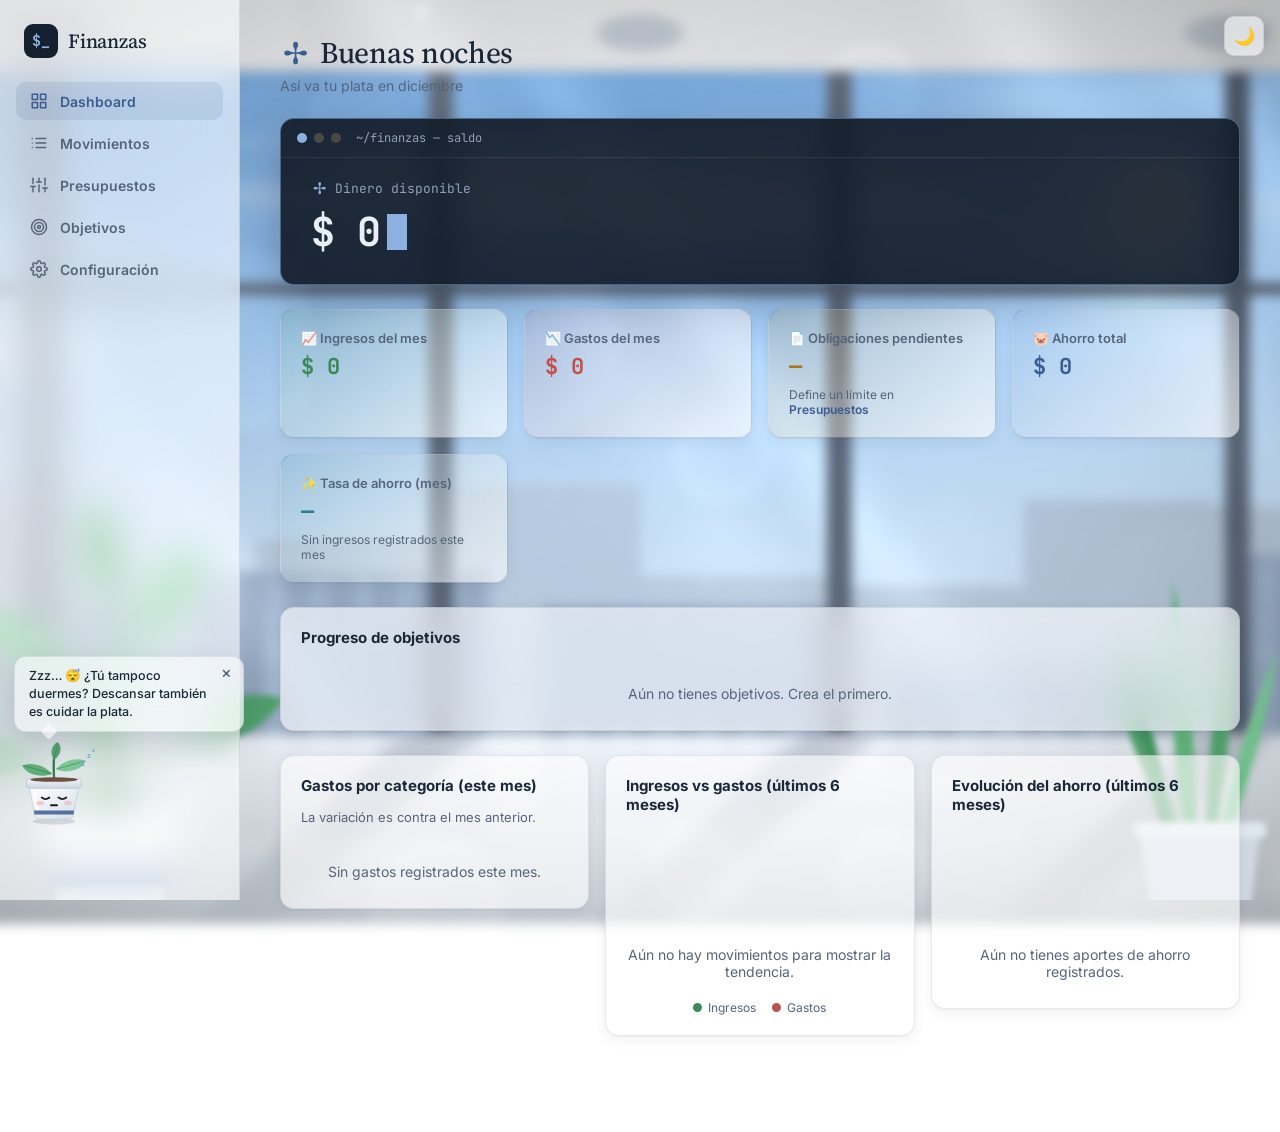
==== commit a61545a0: "feat: update mascota SVG styles and colors, add new font files, and modify theme colors in manifest " ====
--- a/index.html
+++ b/index.html
@@ -20,7 +20,7 @@
     })();
   </script>
   <meta name="viewport" content="width=device-width, initial-scale=1.0">
-  <meta name="theme-color" content="#c96442">
+  <meta name="theme-color" content="#3b5e91">
   <link rel="manifest" href="manifest.json">
   <link rel="icon" href="icons/icon-192.png">
   <link rel="apple-touch-icon" href="icons/icon-192.png">
--- a/css/styles.css
+++ b/css/styles.css
@@ -1,195 +1,239 @@
 /* ============ Fonts ============ */
+/* Alternativas libres (OFL) a las fuentes de Claude: Source Serif 4 para
+   titulos, Inter para la interfaz y JetBrains Mono para terminal y cifras.
+   Son variables: un solo archivo cubre todos los pesos. */
 @font-face {
-  font-family: 'Poppins';
+  font-family: 'Inter';
   font-style: normal;
-  font-weight: 400;
+  font-weight: 400 700;
   font-display: swap;
-  src: url('../lib/fonts/poppins-400.woff2') format('woff2');
+  src: url('../lib/fonts/inter-latin.woff2') format('woff2');
 }
 @font-face {
-  font-family: 'Poppins';
+  font-family: 'Source Serif 4';
   font-style: normal;
-  font-weight: 600;
+  font-weight: 400 600;
   font-display: swap;
-  src: url('../lib/fonts/poppins-600.woff2') format('woff2');
+  src: url('../lib/fonts/source-serif-4-latin.woff2') format('woff2');
 }
 @font-face {
-  font-family: 'Poppins';
+  font-family: 'JetBrains Mono';
   font-style: normal;
-  font-weight: 700;
+  font-weight: 400 700;
   font-display: swap;
-  src: url('../lib/fonts/poppins-700.woff2') format('woff2');
-}
-@font-face {
-  font-family: 'Poppins';
-  font-style: normal;
-  font-weight: 800;
-  font-display: swap;
-  src: url('../lib/fonts/poppins-800.woff2') format('woff2');
+  src: url('../lib/fonts/jetbrains-mono-latin.woff2') format('woff2');
 }
 
 /* ============ Reset & base ============ */
 *, *::before, *::after { box-sizing: border-box; }
 html, body { margin: 0; padding: 0; }
 
-/* Paleta estilo Claude Code: crema calido, terracota, verde oliva para las plantas */
+/* Paleta de oficina: blancos y grises palidos, azul marino claro y verde de
+   plantas. Las superficies son de vidrio esmerilado (semitransparentes con
+   backdrop-filter) para que se vea la oficina del fondo (js/fondo.js). */
 :root {
-  --font-serif: ui-serif, Georgia, Cambria, 'Times New Roman', serif;
-  --font-mono: ui-monospace, 'Cascadia Code', 'Cascadia Mono', 'SF Mono', Consolas, Menlo, monospace;
-  --bg: #faf9f5;
-  --surface: #ffffff;
-  --surface-alt: #f2f0e8;
-  --border: #e6e2d6;
-  --text: #1f1e1d;
-  --text-muted: #73716a;
-  --primary: #c96442;
-  --primary-dark: #a9502f;
-  --primary-rgb: 201, 100, 66;
-  --accent: #d97757;
-  --accent-soft: #f7ebe3;
-  --primary-soft: #f6e6dc;
-  --grad-main: linear-gradient(135deg, #c4603e, #d97757);
-  --terminal-bg: #262624;
-  --terminal-text: #f5f4ee;
-  --terminal-muted: #a6a39a;
-  --plant: #788c5d;
-  --plant-dark: #5c6f45;
-  --plant-light: #a9bc8e;
-  --success: #5f8a4f;
-  --success-soft: #edf2e6;
-  --danger: #b5483d;
-  --danger-soft: #f8e9e6;
-  --warning: #b07d1f;
-  --warning-soft: #f8f0dd;
-  --cyan: #4f7fa8;
-  --cyan-soft: #e8eff5;
-  --grid-dot: rgba(31, 30, 29, 0.07);
-  --fondo-mancha-1: 217, 119, 87;
-  --fondo-mancha-2: 120, 140, 93;
-  --fondo-mancha-3: 212, 162, 127;
-  --fondo-glifo: 201, 100, 66;
-  --fondo-intensidad: 0.26;
-  --toast-bg: #262624;
-  --toast-text: #f5f4ee;
-  --toast-border: #3a3936;
+  --font-sans: 'Inter', -apple-system, BlinkMacSystemFont, "Segoe UI", Roboto, Helvetica, Arial, sans-serif;
+  --font-serif: 'Source Serif 4', ui-serif, Georgia, Cambria, 'Times New Roman', serif;
+  --font-mono: 'JetBrains Mono', ui-monospace, 'Cascadia Code', Consolas, Menlo, monospace;
+  --bg: #e9eef4;
+  --surface: rgba(255, 255, 255, 0.62);
+  --surface-solid: #ffffff;
+  --surface-alt: rgba(226, 233, 241, 0.7);
+  --border: rgba(29, 43, 62, 0.1);
+  --text: #1a2738;
+  --text-muted: #56657a;
+  --primary: #3b5e91;
+  --primary-dark: #2b4a78;
+  --primary-rgb: 59, 94, 145;
+  --on-primary: #ffffff;
+  --accent: #7a9cc9;
+  --accent-soft: rgba(122, 156, 201, 0.16);
+  --primary-soft: rgba(59, 94, 145, 0.12);
+  --grad-main: linear-gradient(135deg, #2b4a78, #5a80b8);
+  --terminal-bg: rgba(16, 25, 38, 0.9);
+  --terminal-text: #e8eef6;
+  --terminal-muted: #8fa1b8;
+  --terminal-acento: #8cb0e0;
+  --plant: #4f9e6b;
+  --plant-dark: #2f7a4b;
+  --plant-light: #9fd4ae;
+  --success: #3a8a58;
+  --success-soft: rgba(63, 143, 92, 0.12);
+  --danger: #c0514a;
+  --danger-soft: rgba(196, 84, 75, 0.12);
+  --warning: #a8770f;
+  --warning-soft: rgba(181, 129, 25, 0.13);
+  --cyan: #2a7f8f;
+  --cyan-soft: rgba(46, 135, 151, 0.12);
+  --vidrio: blur(18px) saturate(1.3);
+  --planta-brillo: 1;
+  --toast-bg: #15202e;
+  --toast-text: #e8eef6;
+  --toast-border: #2a3a52;
   --radius: 14px;
   --radius-sm: 9px;
-  --shadow: 0 1px 2px rgba(31, 30, 29, 0.04), 0 1px 3px rgba(31, 30, 29, 0.06);
-  --shadow-md: 0 10px 28px rgba(31, 30, 29, 0.1);
+  --shadow: 0 1px 2px rgba(20, 32, 50, 0.05), 0 4px 14px rgba(20, 32, 50, 0.06);
+  --shadow-md: 0 12px 32px rgba(20, 32, 50, 0.14);
   --sidebar-width: 240px;
   color-scheme: light;
 }
 
 :root[data-theme="oscuro"] {
-  --bg: #1f1e1d;
-  --surface: #262624;
-  --surface-alt: #30302e;
-  --border: #3d3c38;
-  --text: #f5f4ee;
-  --text-muted: #a6a39a;
-  --primary: #d97757;
-  --primary-dark: #c96442;
-  --primary-rgb: 217, 119, 87;
-  --accent: #e8957a;
-  --accent-soft: #3a2a23;
-  --primary-soft: #3d2c24;
-  --grad-main: linear-gradient(135deg, #c96442, #d97757);
-  --terminal-bg: #141413;
-  --terminal-text: #f5f4ee;
-  --terminal-muted: #a6a39a;
-  --plant: #9cb07f;
-  --plant-dark: #788c5d;
-  --plant-light: #bccca5;
-  --success: #94b37f;
-  --success-soft: #26301f;
-  --danger: #e5826f;
-  --danger-soft: #3d221d;
-  --warning: #dcae58;
-  --warning-soft: #362b14;
-  --cyan: #8ab4d8;
-  --cyan-soft: #1f2c37;
-  --grid-dot: rgba(245, 244, 238, 0.05);
-  --fondo-mancha-1: 217, 119, 87;
-  --fondo-mancha-2: 120, 140, 93;
-  --fondo-mancha-3: 160, 110, 80;
-  --fondo-glifo: 232, 149, 122;
-  --fondo-intensidad: 0.14;
-  --toast-bg: #141413;
-  --toast-text: #f5f4ee;
-  --toast-border: #3d3c38;
-  --shadow: 0 1px 2px rgba(0, 0, 0, 0.25), 0 1px 3px rgba(0, 0, 0, 0.3);
-  --shadow-md: 0 10px 28px rgba(0, 0, 0, 0.45);
+  --bg: #0b121c;
+  --surface: rgba(18, 28, 43, 0.58);
+  --surface-solid: #152132;
+  --surface-alt: rgba(42, 58, 84, 0.5);
+  --border: rgba(160, 185, 220, 0.13);
+  --text: #e6edf6;
+  --text-muted: #9aabc2;
+  --primary: #8cb0e0;
+  --primary-dark: #6a90c6;
+  --primary-rgb: 140, 176, 224;
+  --on-primary: #0e1928;
+  --accent: #b5cdee;
+  --accent-soft: rgba(140, 176, 224, 0.13);
+  --primary-soft: rgba(140, 176, 224, 0.15);
+  --grad-main: linear-gradient(135deg, #4a6fa3, #8cb0e0);
+  --terminal-bg: rgba(7, 12, 20, 0.88);
+  --terminal-text: #e6edf6;
+  --terminal-muted: #8696ad;
+  --terminal-acento: #8cb0e0;
+  --plant: #6cc28c;
+  --plant-dark: #3f9a63;
+  --plant-light: #a7dcb7;
+  --success: #7cc79a;
+  --success-soft: rgba(124, 199, 154, 0.13);
+  --danger: #ef8f86;
+  --danger-soft: rgba(239, 143, 134, 0.13);
+  --warning: #e5bb62;
+  --warning-soft: rgba(229, 187, 98, 0.13);
+  --cyan: #79c6d3;
+  --cyan-soft: rgba(121, 198, 211, 0.12);
+  --planta-brillo: 0.42;
+  --toast-bg: #0b121c;
+  --toast-text: #e6edf6;
+  --toast-border: #2a3a52;
+  --shadow: 0 1px 2px rgba(0, 0, 0, 0.3), 0 4px 14px rgba(0, 0, 0, 0.25);
+  --shadow-md: 0 12px 32px rgba(0, 0, 0, 0.5);
   color-scheme: dark;
 }
 
 @media (prefers-color-scheme: dark) {
   :root:not([data-theme="claro"]) {
-    --bg: #1f1e1d;
-    --surface: #262624;
-    --surface-alt: #30302e;
-    --border: #3d3c38;
-    --text: #f5f4ee;
-    --text-muted: #a6a39a;
-    --primary: #d97757;
-    --primary-dark: #c96442;
-    --primary-rgb: 217, 119, 87;
-    --accent: #e8957a;
-    --accent-soft: #3a2a23;
-    --primary-soft: #3d2c24;
-    --grad-main: linear-gradient(135deg, #c96442, #d97757);
-    --terminal-bg: #141413;
-    --terminal-text: #f5f4ee;
-    --terminal-muted: #a6a39a;
-    --plant: #9cb07f;
-    --plant-dark: #788c5d;
-    --plant-light: #bccca5;
-    --success: #94b37f;
-    --success-soft: #26301f;
-    --danger: #e5826f;
-    --danger-soft: #3d221d;
-    --warning: #dcae58;
-    --warning-soft: #362b14;
-    --cyan: #8ab4d8;
-    --cyan-soft: #1f2c37;
-    --grid-dot: rgba(245, 244, 238, 0.05);
-    --fondo-mancha-1: 217, 119, 87;
-    --fondo-mancha-2: 120, 140, 93;
-    --fondo-mancha-3: 160, 110, 80;
-    --fondo-glifo: 232, 149, 122;
-    --fondo-intensidad: 0.14;
-    --toast-bg: #141413;
-    --toast-text: #f5f4ee;
-    --toast-border: #3d3c38;
-    --shadow: 0 1px 2px rgba(0, 0, 0, 0.25), 0 1px 3px rgba(0, 0, 0, 0.3);
-    --shadow-md: 0 10px 28px rgba(0, 0, 0, 0.45);
+    --bg: #0b121c;
+    --surface: rgba(18, 28, 43, 0.58);
+    --surface-solid: #152132;
+    --surface-alt: rgba(42, 58, 84, 0.5);
+    --border: rgba(160, 185, 220, 0.13);
+    --text: #e6edf6;
+    --text-muted: #9aabc2;
+    --primary: #8cb0e0;
+    --primary-dark: #6a90c6;
+    --primary-rgb: 140, 176, 224;
+    --on-primary: #0e1928;
+    --accent: #b5cdee;
+    --accent-soft: rgba(140, 176, 224, 0.13);
+    --primary-soft: rgba(140, 176, 224, 0.15);
+    --grad-main: linear-gradient(135deg, #4a6fa3, #8cb0e0);
+    --terminal-bg: rgba(7, 12, 20, 0.88);
+    --terminal-text: #e6edf6;
+    --terminal-muted: #8696ad;
+    --terminal-acento: #8cb0e0;
+    --plant: #6cc28c;
+    --plant-dark: #3f9a63;
+    --plant-light: #a7dcb7;
+    --success: #7cc79a;
+    --success-soft: rgba(124, 199, 154, 0.13);
+    --danger: #ef8f86;
+    --danger-soft: rgba(239, 143, 134, 0.13);
+    --warning: #e5bb62;
+    --warning-soft: rgba(229, 187, 98, 0.13);
+    --cyan: #79c6d3;
+    --cyan-soft: rgba(121, 198, 211, 0.12);
+    --planta-brillo: 0.42;
+    --toast-bg: #0b121c;
+    --toast-text: #e6edf6;
+    --toast-border: #2a3a52;
+    --shadow: 0 1px 2px rgba(0, 0, 0, 0.3), 0 4px 14px rgba(0, 0, 0, 0.25);
+    --shadow-md: 0 12px 32px rgba(0, 0, 0, 0.5);
     color-scheme: dark;
   }
 }
 
 body {
-  font-family: 'Poppins', -apple-system, BlinkMacSystemFont, "Segoe UI", Roboto, Helvetica, Arial, sans-serif;
-  background-color: var(--bg);
-  background-image: radial-gradient(var(--grid-dot) 1px, transparent 1.4px);
-  background-size: 22px 22px;
+  font-family: var(--font-sans);
+  /* Respaldo si no hay WebGL: un degradado de cielo/oficina */
+  background: linear-gradient(180deg, #dde6f0 0%, #eef2f6 55%, #e3e8ee 100%) fixed;
   color: var(--text);
   -webkit-font-smoothing: antialiased;
   position: relative;
   overflow-x: hidden;
 }
 
-/* Canvas del fondo animado (js/fondo.js) */
+:root[data-theme="oscuro"] body {
+  background: linear-gradient(180deg, #0a1428 0%, #0d1622 55%, #080d15 100%) fixed;
+}
+
+@media (prefers-color-scheme: dark) {
+  :root:not([data-theme="claro"]) body {
+    background: linear-gradient(180deg, #0a1428 0%, #0d1622 55%, #080d15 100%) fixed;
+  }
+}
+
+/* ============ Oficina de fondo (js/fondo.js) ============ */
+/* El shader se dibuja a media resolucion y se desenfoca con CSS, como una
+   foto con poca profundidad de campo. */
 .fondo-dinamico {
   position: fixed;
-  inset: 0;
-  width: 100%;
-  height: 100%;
+  inset: -24px;
+  width: calc(100% + 48px);
+  height: calc(100% + 48px);
   z-index: 0;
   pointer-events: none;
+  filter: blur(6px);
+}
+
+/* Plantas de oficina en primer plano, tambien desenfocadas */
+.oficina-plantas {
+  position: fixed;
+  inset: 0;
+  z-index: 0;
+  pointer-events: none;
+  overflow: hidden;
+}
+
+.oficina-planta {
+  position: absolute;
+  bottom: -10px;
+  filter: blur(3px) brightness(var(--planta-brillo));
+  transition: filter 1.6s ease;
+  will-change: transform;
+}
+
+.oficina-planta svg { display: block; width: 100%; height: 100%; overflow: visible; }
+
+.oficina-planta-izq { left: -40px; width: 300px; height: 420px; }
+.oficina-planta-der { right: -50px; width: 260px; height: 360px; }
+
+.oficina-hoja {
+  transform-box: fill-box;
+  transform-origin: left center;
+  animation: oficina-hoja-mece 6s ease-in-out infinite alternate;
+}
+
+@keyframes oficina-hoja-mece {
+  from { transform: rotate(-2.5deg); }
+  to { transform: rotate(3deg); }
+}
+
+@media (max-width: 768px) {
+  .oficina-planta-izq { width: 200px; height: 280px; left: -60px; }
+  .oficina-planta-der { width: 170px; height: 240px; right: -60px; }
 }
 
 ::selection {
   background: var(--primary);
-  color: #fff;
+  color: var(--on-primary);
 }
 
 html {
@@ -232,6 +276,8 @@
   width: var(--sidebar-width);
   flex-shrink: 0;
   background: var(--surface);
+  -webkit-backdrop-filter: var(--vidrio);
+  backdrop-filter: var(--vidrio);
   border-right: 1px solid var(--border);
   padding: 24px 16px;
   display: flex;
@@ -259,6 +305,8 @@
   border-radius: 10px;
   border: 1px solid var(--border);
   background: var(--surface);
+  -webkit-backdrop-filter: var(--vidrio);
+  backdrop-filter: var(--vidrio);
   box-shadow: var(--shadow-md);
   font-size: 17px;
   cursor: pointer;
@@ -292,6 +340,8 @@
 
 .pin-lock-card {
   background: var(--surface);
+  -webkit-backdrop-filter: var(--vidrio);
+  backdrop-filter: var(--vidrio);
   border: 1px solid var(--border);
   border-radius: var(--radius);
   box-shadow: var(--shadow-md);
@@ -379,8 +429,8 @@
   width: 34px;
   height: 34px;
   border-radius: var(--radius-sm);
-  background: var(--terminal-bg);
-  color: var(--accent);
+  background: #15202e;
+  color: var(--terminal-acento);
   display: flex;
   align-items: center;
   justify-content: center;
@@ -532,6 +582,8 @@
 /* ============ Cards ============ */
 .card {
   background: var(--surface);
+  -webkit-backdrop-filter: var(--vidrio);
+  backdrop-filter: var(--vidrio);
   border: 1px solid var(--border);
   border-radius: var(--radius);
   padding: 20px;
@@ -574,7 +626,7 @@
 
 .btn-primary {
   background: var(--primary);
-  color: #fff;
+  color: var(--on-primary);
   box-shadow: 0 1px 2px rgba(var(--primary-rgb), 0.3);
 }
 .btn-primary:hover { background: var(--primary-dark); box-shadow: 0 4px 12px rgba(var(--primary-rgb), 0.3); }
@@ -774,7 +826,7 @@
 }
 
 .modal {
-  background: var(--surface);
+  background: var(--surface-solid);
   border-radius: var(--radius);
   box-shadow: var(--shadow-md);
   width: 100%;
@@ -876,7 +928,7 @@
 
 .segmented-option.active {
   background: var(--primary);
-  color: #fff;
+  color: var(--on-primary);
 }
 
 .segmented-option.active[data-tipo="ingreso"] { background: var(--success); }
@@ -912,9 +964,11 @@
   border-radius: var(--radius);
   padding: 0 0 26px;
   background: var(--terminal-bg);
+  -webkit-backdrop-filter: blur(14px);
+  backdrop-filter: blur(14px);
   color: var(--terminal-text);
-  border: 1px solid rgba(var(--primary-rgb), 0.55);
-  box-shadow: 0 14px 34px rgba(31, 30, 29, 0.18);
+  border: 1px solid rgba(140, 176, 224, 0.45);
+  box-shadow: 0 16px 40px rgba(10, 18, 30, 0.28);
   display: flex;
   flex-direction: column;
   gap: 6px;
@@ -939,7 +993,7 @@
   background: #4a4945;
 }
 
-.hero-terminal-barra i:first-child { background: var(--accent); }
+.hero-terminal-barra i:first-child { background: var(--terminal-acento); }
 
 .hero-terminal-barra span { margin-left: 8px; }
 
@@ -958,7 +1012,7 @@
   gap: 8px;
 }
 
-.hero-balance-label .glifo-spinner { color: var(--accent); font-size: 16px; }
+.hero-balance-label .glifo-spinner { color: var(--terminal-acento); font-size: 16px; }
 
 .hero-balance-value {
   font-size: 40px;
@@ -974,7 +1028,7 @@
   width: 0.5em;
   height: 0.9em;
   margin-left: 8px;
-  background: var(--accent);
+  background: var(--terminal-acento);
   animation: cursor-parpadea 1.1s steps(1) infinite;
 }
 
@@ -983,12 +1037,12 @@
   margin-top: 4px;
   padding: 4px 10px;
   border-radius: 6px;
-  background: rgba(245, 244, 238, 0.08);
+  background: rgba(232, 238, 246, 0.08);
   font-size: 12px;
 }
 
-.hero-chip-positivo { color: #a9c98f; }
-.hero-chip-negativo { color: #f0a08f; }
+.hero-chip-positivo { color: #9fd4ae; }
+.hero-chip-negativo { color: #f2a59d; }
 
 .hero-chip[hidden] { display: none; }
 
@@ -1630,7 +1684,7 @@
 /* Viñeta "⏺" como los resultados de herramientas en Claude Code */
 .toast::before {
   content: '⏺ ';
-  color: #94b37f;
+  color: #7cc79a;
 }
 
 .toast-visible {
@@ -1638,7 +1692,7 @@
   transform: translateY(0);
 }
 
-.toast-error::before { color: #e5826f; }
+.toast-error::before { color: #ef8f86; }
 
 @media (max-width: 768px) {
   .toast-container {
@@ -1857,6 +1911,8 @@
   max-width: min(230px, calc(100vw - 24px));
   padding: 10px 30px 10px 14px;
   background: var(--surface);
+  -webkit-backdrop-filter: var(--vidrio);
+  backdrop-filter: var(--vidrio);
   color: var(--text);
   border: 1px solid var(--border);
   border-radius: 12px;
@@ -1881,6 +1937,8 @@
   width: 12px;
   height: 12px;
   background: var(--surface);
+  -webkit-backdrop-filter: var(--vidrio);
+  backdrop-filter: var(--vidrio);
   border-right: 1px solid var(--border);
   border-bottom: 1px solid var(--border);
   transform: rotate(45deg);
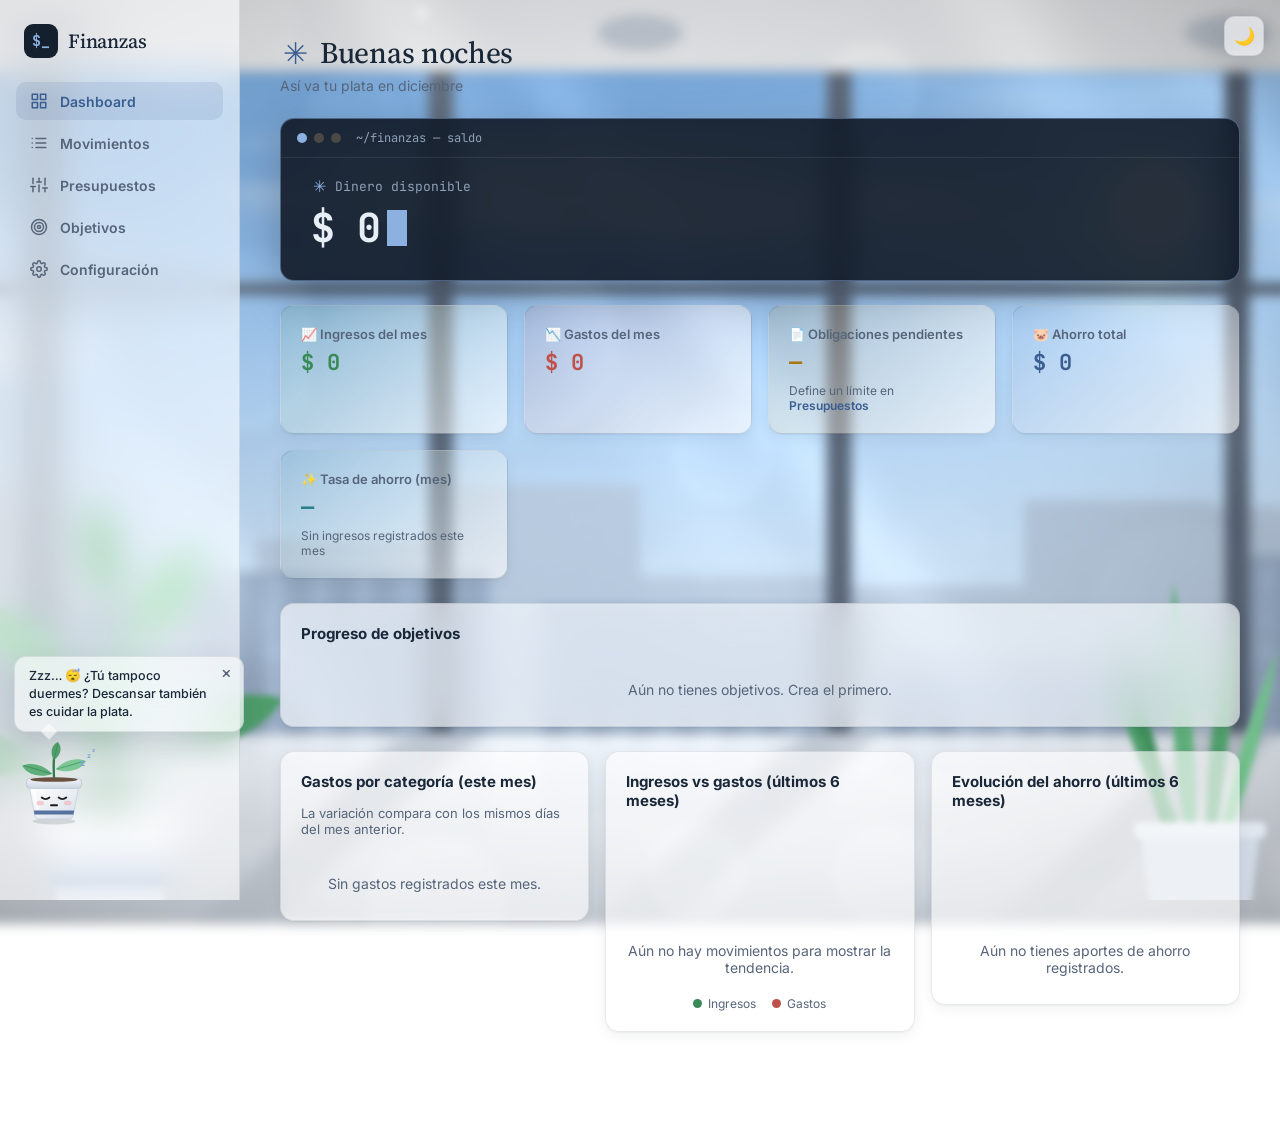
==== commit 369ab1b1: "feat: refactor progress percentage calculations and improve spinner styles" ====
--- a/index.html
+++ b/index.html
@@ -86,7 +86,7 @@
       <section class="charts-grid">
         <div class="card">
           <h2 class="section-title">Gastos por categoría (este mes)</h2>
-          <p class="settings-hint">La variación es contra el mes anterior.</p>
+          <p class="settings-hint">La variación compara con los mismos días del mes anterior.</p>
           <div id="chart-gastos-categoria" class="hbar-chart"></div>
         </div>
         <div class="card">
--- a/css/styles.css
+++ b/css/styles.css
@@ -564,10 +564,17 @@
 }
 
 /* Simbolo que gira entre · ✢ ✳ ✶ ✻ ✽ como el spinner de Claude Code (js/nav.js) */
+/* Caja de tamaño fijo: cada simbolo viene de una fuente de respaldo con
+   altura distinta, y sin esto el cambio movia 1px todo lo que esta debajo. */
 .glifo-spinner {
-  display: inline-block;
+  display: inline-flex;
+  align-items: center;
+  justify-content: center;
+  flex-shrink: 0;
   width: 1em;
-  text-align: center;
+  height: 1em;
+  line-height: 1;
+  overflow: hidden;
   color: var(--primary);
   font-family: var(--font-mono);
   font-weight: 400;
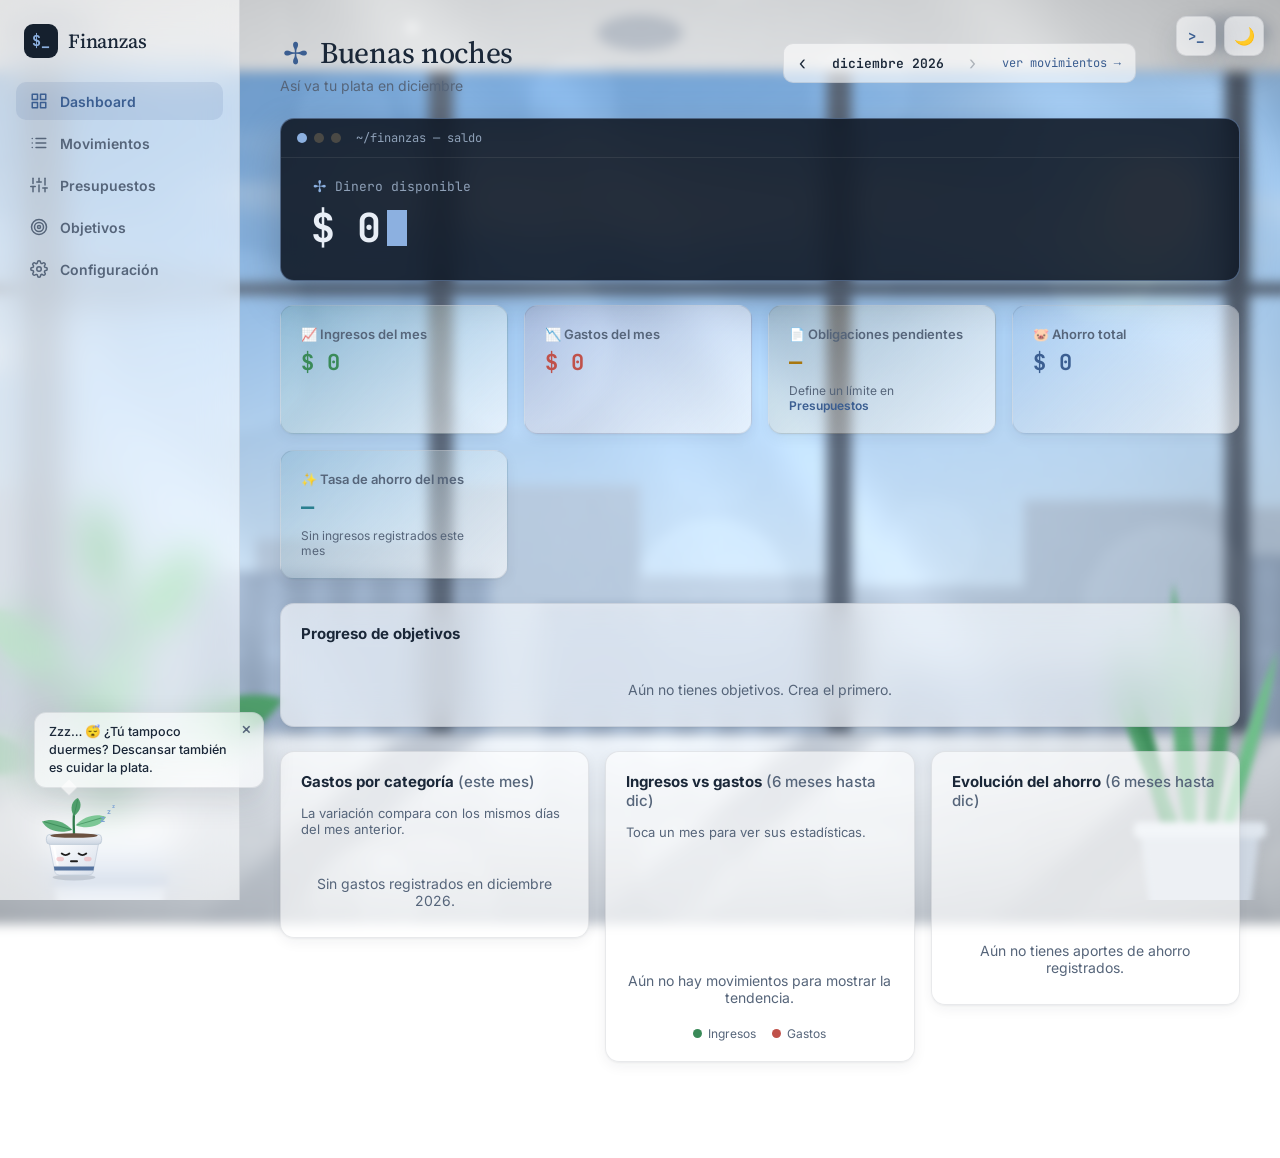
==== commit 5383a541: "feat: Implement command palette for navigation and actions - Added a command palette that can be ope" ====
--- a/index.html
+++ b/index.html
@@ -44,22 +44,29 @@
           <h1><span id="saludo">¡Hola!</span></h1>
           <p class="page-subtitle" id="saludo-sub">Así va tu plata este mes</p>
         </div>
+        <div class="selector-mes" role="group" aria-label="Mes que se está viendo">
+          <button type="button" class="selector-mes-btn" id="mes-anterior" aria-label="Mes anterior">‹</button>
+          <span class="selector-mes-label" id="mes-label" aria-live="polite"></span>
+          <button type="button" class="selector-mes-btn" id="mes-siguiente" aria-label="Mes siguiente">›</button>
+          <button type="button" class="selector-mes-hoy" id="mes-hoy" hidden>hoy</button>
+          <a class="selector-mes-link" id="mes-ver-movimientos" href="movimientos.html">ver movimientos →</a>
+        </div>
       </header>
 
       <section class="hero-balance">
         <div class="hero-terminal-barra" aria-hidden="true"><i></i><i></i><i></i><span>~/finanzas — saldo</span></div>
-        <span class="hero-balance-label"><span class="glifo-spinner" aria-hidden="true">✻</span>Dinero disponible</span>
+        <span class="hero-balance-label"><span class="glifo-spinner" aria-hidden="true">✻</span><span id="hero-label-texto">Dinero disponible</span></span>
         <span class="hero-balance-value"><span id="kpi-disponible">$ 0</span><span class="hero-cursor" aria-hidden="true"></span></span>
         <span class="hero-chip" id="hero-balance-mes" hidden></span>
       </section>
 
       <section class="kpi-grid">
         <div class="card kpi-card kpi-green">
-          <span class="kpi-label">📈 Ingresos del mes</span>
+          <span class="kpi-label">📈 Ingresos <span class="kpi-mes"></span></span>
           <span class="kpi-value" id="kpi-ingresos">$ 0</span>
         </div>
         <div class="card kpi-card kpi-rose">
-          <span class="kpi-label">📉 Gastos del mes</span>
+          <span class="kpi-label">📉 Gastos <span class="kpi-mes"></span></span>
           <span class="kpi-value" id="kpi-gastos">$ 0</span>
         </div>
         <div class="card kpi-card kpi-amber">
@@ -72,7 +79,7 @@
           <span class="kpi-value" id="kpi-ahorro">$ 0</span>
         </div>
         <div class="card kpi-card kpi-cyan">
-          <span class="kpi-label">✨ Tasa de ahorro (mes)</span>
+          <span class="kpi-label">✨ Tasa de ahorro <span class="kpi-mes"></span></span>
           <span class="kpi-value" id="kpi-tasa-ahorro">—</span>
           <span class="kpi-sub" id="kpi-tasa-ahorro-sub"></span>
         </div>
@@ -85,12 +92,13 @@
 
       <section class="charts-grid">
         <div class="card">
-          <h2 class="section-title">Gastos por categoría (este mes)</h2>
+          <h2 class="section-title">Gastos por categoría <span class="titulo-mes" id="titulo-categorias"></span></h2>
           <p class="settings-hint">La variación compara con los mismos días del mes anterior.</p>
           <div id="chart-gastos-categoria" class="hbar-chart"></div>
         </div>
         <div class="card">
-          <h2 class="section-title">Ingresos vs gastos (últimos 6 meses)</h2>
+          <h2 class="section-title">Ingresos vs gastos <span class="titulo-mes" id="titulo-ingresos-gastos"></span></h2>
+          <p class="settings-hint">Toca un mes para ver sus estadísticas.</p>
           <div id="chart-ingresos-gastos" class="chart-bars"></div>
           <div class="chart-legend">
             <span class="legend-item"><span class="legend-dot legend-dot-ingreso"></span>Ingresos</span>
@@ -98,7 +106,7 @@
           </div>
         </div>
         <div class="card">
-          <h2 class="section-title">Evolución del ahorro (últimos 6 meses)</h2>
+          <h2 class="section-title">Evolución del ahorro <span class="titulo-mes" id="titulo-ahorro"></span></h2>
           <div id="chart-ahorro" class="chart-bars"></div>
         </div>
       </section>
@@ -113,6 +121,7 @@
   <script src="js/pin.js"></script>
   <script src="js/fondo.js"></script>
   <script src="js/mascota.js"></script>
+  <script src="js/comandos.js"></script>
   <script src="js/dashboard.js"></script>
   <script src="js/pwa.js"></script>
 </body>
--- a/css/styles.css
+++ b/css/styles.css
@@ -549,8 +549,8 @@
   justify-content: space-between;
   gap: 16px;
   flex-wrap: wrap;
-  /* espacio para el boton de tema fijo en la esquina */
-  padding-right: 52px;
+  /* espacio para los botones fijos de comandos y tema en la esquina */
+  padding-right: 104px;
 }
 
 .page-header h1 {
@@ -1267,13 +1267,25 @@
   align-items: center;
   gap: 8px;
   height: 100%;
+  padding: 0;
+  border: 1px solid transparent;
+  background: none;
   border-radius: var(--radius-sm);
-  transition: background 0.15s ease;
-  cursor: pointer;
-}
-
-.chart-bar-group:hover {
-  background: var(--surface-alt);
+  transition: background 0.15s ease, border-color 0.15s ease;
+}
+
+/* Las barras de Ingresos vs gastos son botones: tocarlas selecciona ese mes */
+button.chart-bar-group { cursor: pointer; }
+button.chart-bar-group:hover { background: var(--surface-alt); }
+
+.chart-bar-group-activo {
+  background: var(--primary-soft);
+  border-color: rgba(var(--primary-rgb), 0.35);
+}
+
+.chart-bar-group-activo .chart-bar-label {
+  color: var(--primary);
+  font-weight: 700;
 }
 
 .chart-bar-pair {
@@ -2010,6 +2022,282 @@
   .mascota-burbuja { animation: none !important; }
 }
 
+/* ============ Selector de mes (dashboard y filtro de movimientos) ============ */
+.selector-mes {
+  display: flex;
+  align-items: center;
+  gap: 4px;
+  padding: 4px;
+  border-radius: 10px;
+  background: var(--surface);
+  -webkit-backdrop-filter: var(--vidrio);
+  backdrop-filter: var(--vidrio);
+  border: 1px solid var(--border);
+  font-family: var(--font-mono);
+  font-size: 13px;
+  align-self: center;
+  flex-wrap: wrap;
+}
+
+.selector-mes-btn {
+  width: 30px;
+  height: 30px;
+  border: none;
+  border-radius: 7px;
+  background: none;
+  color: var(--text);
+  font-size: 18px;
+  line-height: 1;
+  cursor: pointer;
+  flex-shrink: 0;
+}
+
+.selector-mes-btn:hover:not(:disabled) { background: var(--surface-alt); }
+.selector-mes-btn:disabled { opacity: 0.3; cursor: default; }
+
+.selector-mes-label {
+  min-width: 132px;
+  text-align: center;
+  font-weight: 600;
+}
+
+.selector-mes-hoy {
+  border: 1px solid var(--border);
+  background: var(--primary-soft);
+  color: var(--primary);
+  border-radius: 7px;
+  padding: 4px 10px;
+  font: inherit;
+  font-size: 12px;
+  cursor: pointer;
+}
+
+.selector-mes-hoy[hidden] { display: none; }
+
+.selector-mes-link {
+  padding: 4px 10px;
+  color: var(--primary);
+  font-size: 12px;
+}
+
+.selector-mes-link:hover { text-decoration: underline; }
+
+.titulo-mes {
+  color: var(--text-muted);
+  font-weight: 500;
+}
+
+.filtro-mes-grupo {
+  display: flex;
+  align-items: center;
+  gap: 4px;
+}
+
+.filtro-mes-grupo .selector-mes-btn {
+  border: 1px solid var(--border);
+  background: var(--surface);
+  height: 38px;
+}
+
+/* ============ Resumen de movimientos filtrados (estilo terminal) ============ */
+.resumen-filtro {
+  background: var(--terminal-bg);
+  -webkit-backdrop-filter: blur(14px);
+  backdrop-filter: blur(14px);
+  color: var(--terminal-text);
+  border: 1px solid rgba(140, 176, 224, 0.35);
+  border-radius: var(--radius);
+  padding: 14px 20px;
+  font-family: var(--font-mono);
+  font-size: 13px;
+  display: flex;
+  flex-direction: column;
+  gap: 10px;
+}
+
+.resumen-filtro-cabecera {
+  display: flex;
+  justify-content: space-between;
+  gap: 12px;
+  flex-wrap: wrap;
+  color: var(--terminal-muted);
+}
+
+.resumen-prompt { color: var(--terminal-acento); }
+
+.resumen-link { color: var(--terminal-acento); }
+.resumen-link:hover { text-decoration: underline; }
+
+.resumen-filtro-datos {
+  display: grid;
+  grid-template-columns: repeat(auto-fit, minmax(150px, 1fr));
+  gap: 10px 20px;
+}
+
+.resumen-filtro-datos > div {
+  display: flex;
+  flex-direction: column;
+  gap: 2px;
+}
+
+.resumen-etiqueta {
+  font-size: 11px;
+  color: var(--terminal-muted);
+  text-transform: uppercase;
+  letter-spacing: 0.06em;
+}
+
+.resumen-valor {
+  font-size: 18px;
+  font-weight: 700;
+  font-variant-numeric: tabular-nums;
+}
+
+.resumen-ingreso { color: #9fd4ae; }
+.resumen-gasto { color: #f2a59d; }
+
+/* ============ Paleta de comandos (js/comandos.js) ============ */
+.comandos-btn {
+  position: fixed;
+  top: 16px;
+  right: 64px;
+  z-index: 40;
+  width: 40px;
+  height: 40px;
+  border-radius: 10px;
+  border: 1px solid var(--border);
+  background: var(--surface);
+  -webkit-backdrop-filter: var(--vidrio);
+  backdrop-filter: var(--vidrio);
+  box-shadow: var(--shadow-md);
+  color: var(--primary);
+  font-family: var(--font-mono);
+  font-weight: 700;
+  font-size: 14px;
+  cursor: pointer;
+}
+
+.comandos-btn:hover { background: var(--surface-alt); }
+
+html.bloqueado .comandos-btn { display: none; }
+
+.comandos-overlay {
+  position: fixed;
+  inset: 0;
+  z-index: 70;
+  background: rgba(8, 14, 24, 0.35);
+  -webkit-backdrop-filter: blur(3px);
+  backdrop-filter: blur(3px);
+  display: flex;
+  justify-content: center;
+  align-items: flex-start;
+  padding: 14vh 16px 16px;
+  animation: overlay-entra 0.12s ease both;
+}
+
+.comandos-overlay[hidden] { display: none; }
+
+.comandos-caja {
+  width: 100%;
+  max-width: 560px;
+  background: var(--terminal-bg);
+  -webkit-backdrop-filter: blur(18px);
+  backdrop-filter: blur(18px);
+  color: var(--terminal-text);
+  border: 1px solid rgba(140, 176, 224, 0.45);
+  border-radius: var(--radius);
+  box-shadow: 0 24px 60px rgba(5, 10, 20, 0.45);
+  font-family: var(--font-mono);
+  overflow: hidden;
+  animation: modal-entra 0.18s cubic-bezier(0.16, 1, 0.3, 1) both;
+}
+
+.comandos-entrada {
+  display: flex;
+  align-items: center;
+  gap: 10px;
+  padding: 14px 18px;
+  border-bottom: 1px solid rgba(232, 238, 246, 0.08);
+}
+
+.comandos-prompt {
+  color: var(--terminal-acento);
+  font-weight: 700;
+}
+
+.comandos-input {
+  flex: 1;
+  border: none;
+  outline: none;
+  background: none;
+  color: var(--terminal-text);
+  font-family: var(--font-mono);
+  font-size: 15px;
+  caret-color: var(--terminal-acento);
+}
+
+.comandos-input::placeholder { color: var(--terminal-muted); }
+.comandos-input:focus-visible { outline: none; }
+
+.comandos-lista {
+  list-style: none;
+  margin: 0;
+  padding: 6px;
+  max-height: 340px;
+  overflow-y: auto;
+}
+
+.comando {
+  display: flex;
+  justify-content: space-between;
+  align-items: baseline;
+  gap: 16px;
+  padding: 9px 12px;
+  border-radius: 8px;
+  cursor: pointer;
+  font-size: 13px;
+}
+
+.comando-activo { background: rgba(140, 176, 224, 0.16); }
+.comando-activo .comando-nombre { color: var(--terminal-acento); }
+
+.comando-nombre {
+  font-weight: 700;
+  white-space: nowrap;
+}
+
+.comando-arg {
+  color: var(--terminal-muted);
+  font-weight: 400;
+}
+
+.comando-desc {
+  color: var(--terminal-muted);
+  text-align: right;
+  font-size: 12px;
+}
+
+.comando-vacio {
+  padding: 12px;
+  color: var(--terminal-muted);
+  font-size: 13px;
+}
+
+.comandos-pie {
+  display: flex;
+  gap: 18px;
+  padding: 9px 18px;
+  border-top: 1px solid rgba(232, 238, 246, 0.08);
+  color: var(--terminal-muted);
+  font-size: 11px;
+}
+
+@media (max-width: 480px) {
+  .comando { flex-direction: column; gap: 2px; }
+  .comando-desc { text-align: left; }
+  .selector-mes { width: 100%; justify-content: center; }
+}
+
 /* ============ Responsive ============ */
 @media (max-width: 768px) {
   .mascota-btn {
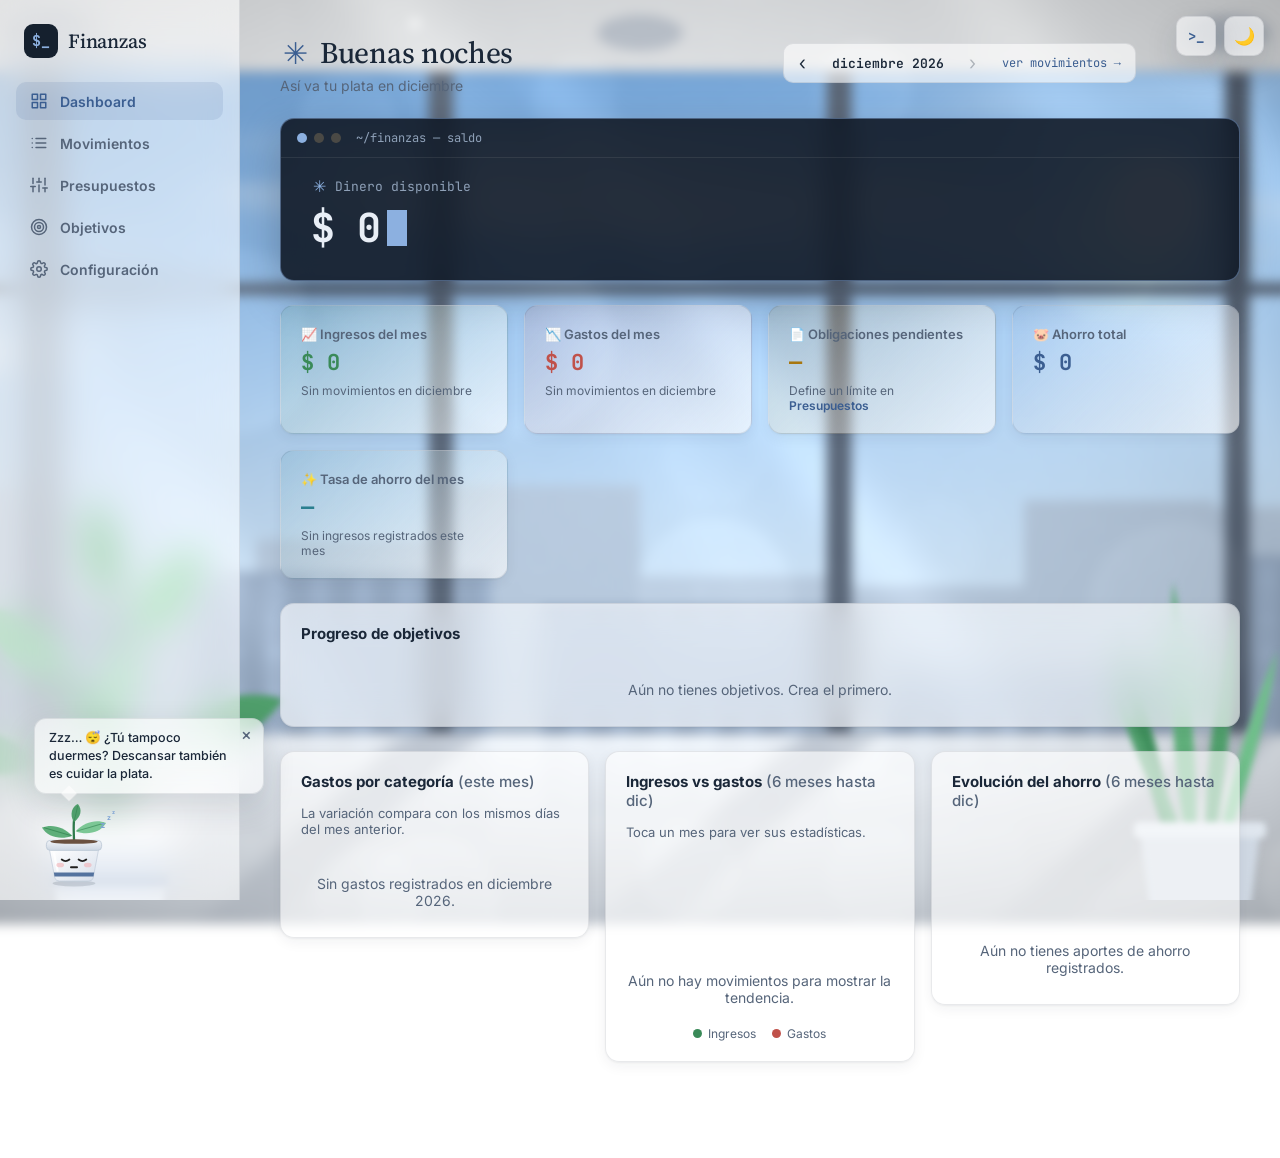
==== commit e8763325: "feat: update dashboard KPIs to display monthly context and add movement tracking for the mascot - Up" ====
--- a/index.html
+++ b/index.html
@@ -62,12 +62,14 @@
 
       <section class="kpi-grid">
         <div class="card kpi-card kpi-green">
-          <span class="kpi-label">📈 Ingresos <span class="kpi-mes"></span></span>
+          <span class="kpi-label">📈 Ingresos <span class="kpi-mes">del mes</span></span>
           <span class="kpi-value" id="kpi-ingresos">$ 0</span>
+          <span class="kpi-sub" id="kpi-ingresos-sub"></span>
         </div>
         <div class="card kpi-card kpi-rose">
-          <span class="kpi-label">📉 Gastos <span class="kpi-mes"></span></span>
+          <span class="kpi-label">📉 Gastos <span class="kpi-mes">del mes</span></span>
           <span class="kpi-value" id="kpi-gastos">$ 0</span>
+          <span class="kpi-sub" id="kpi-gastos-sub"></span>
         </div>
         <div class="card kpi-card kpi-amber">
           <span class="kpi-label">📄 Obligaciones pendientes</span>
@@ -79,7 +81,7 @@
           <span class="kpi-value" id="kpi-ahorro">$ 0</span>
         </div>
         <div class="card kpi-card kpi-cyan">
-          <span class="kpi-label">✨ Tasa de ahorro <span class="kpi-mes"></span></span>
+          <span class="kpi-label">✨ Tasa de ahorro <span class="kpi-mes">del mes</span></span>
           <span class="kpi-value" id="kpi-tasa-ahorro">—</span>
           <span class="kpi-sub" id="kpi-tasa-ahorro-sub"></span>
         </div>
--- a/css/styles.css
+++ b/css/styles.css
@@ -1110,6 +1110,18 @@
 
 .kpi-sub a { color: var(--primary); font-weight: 600; }
 
+.kpi-link {
+  border: none;
+  background: none;
+  padding: 0;
+  font: inherit;
+  color: var(--primary);
+  font-weight: 600;
+  cursor: pointer;
+}
+
+.kpi-link:hover { text-decoration: underline; }
+
 .kpi-positive { color: var(--success); }
 .kpi-negative { color: var(--danger); }
 .kpi-accent { color: var(--primary); }
@@ -1920,6 +1932,151 @@
 @keyframes mascota-sacudida {
   20%, 60% { transform: translateX(-6px) rotate(-4deg); }
   40%, 80% { transform: translateX(6px) rotate(4deg); }
+}
+
+/* ---- Brote viva: saltos, gestos e interacciones (js/mascota.js) ---- */
+
+/* En el aire: se inclina hacia donde salta */
+.mascota--saltando .mascota-btn { transform: rotate(-8deg) scale(0.96, 1.06); }
+.mascota--saltando.mascota--izq .mascota-btn { transform: rotate(8deg) scale(0.96, 1.06); }
+
+/* Al caer: se aplasta un poquito */
+.mascota--aterriza .mascota-btn {
+  transform-origin: center bottom;
+  animation: mascota-aterriza 0.35s ease-out;
+}
+
+@keyframes mascota-aterriza {
+  0% { transform: scale(1.15, 0.82); }
+  60% { transform: scale(0.95, 1.05); }
+  100% { transform: scale(1, 1); }
+}
+
+/* Doble clic: giro con saltito */
+.mascota--giro .mascota-btn { animation: mascota-giro 0.7s cubic-bezier(0.3, 1.4, 0.5, 1); }
+
+@keyframes mascota-giro {
+  0% { transform: translateY(0) rotate(0deg); }
+  50% { transform: translateY(-22px) rotate(200deg); }
+  100% { transform: translateY(0) rotate(360deg); }
+}
+
+/* Scroll rapido: se tambalea */
+.mascota--tambalea .mascota-btn {
+  transform-origin: center bottom;
+  animation: mascota-tambalea 0.7s ease-out;
+}
+
+@keyframes mascota-tambalea {
+  20% { transform: rotate(-9deg); }
+  45% { transform: rotate(7deg); }
+  70% { transform: rotate(-4deg); }
+  100% { transform: rotate(0deg); }
+}
+
+/* Cosquillas: se rie moviendose rapido */
+.mascota--risa .mascota-btn { animation: mascota-risa 0.12s ease-in-out 6; }
+
+@keyframes mascota-risa {
+  0%, 100% { transform: rotate(0deg) translateY(0); }
+  50% { transform: rotate(5deg) translateY(-3px); }
+}
+
+/* Se estira hacia arriba */
+.mascota--estira .mascota-btn {
+  transform-origin: center bottom;
+  animation: mascota-estira 1.3s ease-in-out;
+}
+
+@keyframes mascota-estira {
+  0%, 100% { transform: scale(1, 1); }
+  40%, 60% { transform: scale(0.94, 1.12); }
+}
+
+/* Mira a un lado y al otro */
+.mascota--mira .mascota-ojos { animation: mascota-mira 1.8s ease-in-out; }
+
+@keyframes mascota-mira {
+  0%, 100% { transform: translateX(0); }
+  25%, 40% { transform: translateX(-3px); }
+  60%, 80% { transform: translateX(3px); }
+}
+
+/* Saluda moviendo la hoja derecha */
+.mascota--saluda .mascota-hoja-der { animation: mascota-saluda 0.45s ease-in-out 3; }
+
+@keyframes mascota-saluda {
+  0%, 100% { transform: rotate(0deg); }
+  50% { transform: rotate(-28deg); }
+}
+
+/* Despues de regarla: las hojas crecen y se levantan */
+.mascota--regada .mascota-hoja-izq { animation: mascota-crece-izq 2.4s ease-out; }
+.mascota--regada .mascota-hoja-der { animation: mascota-crece-der 2.4s ease-out; }
+.mascota--regada .mascota-hoja-top { animation: mascota-crece-top 2.4s ease-out; }
+
+@keyframes mascota-crece-izq {
+  30%, 70% { transform: rotate(14deg) scale(1.18); }
+}
+
+@keyframes mascota-crece-der {
+  30%, 70% { transform: rotate(-14deg) scale(1.18); }
+}
+
+@keyframes mascota-crece-top {
+  30%, 70% { transform: scale(1.25); }
+}
+
+/* Corazones de las cosquillas y gotas del riego */
+.mascota-corazon,
+.mascota-agua {
+  position: absolute;
+  pointer-events: none;
+  z-index: 1;
+}
+
+.mascota-corazon {
+  bottom: 70%;
+  font-size: 16px;
+  opacity: 0;
+  animation: mascota-corazon-sube 1.2s ease-out forwards;
+}
+
+@keyframes mascota-corazon-sube {
+  0% { opacity: 0; transform: translate(0, 0) scale(0.5); }
+  20% { opacity: 1; }
+  100% { opacity: 0; transform: translate(var(--dx), -60px) scale(1.1); }
+}
+
+.mascota-nube {
+  position: absolute;
+  left: 50%;
+  bottom: 96%;
+  font-size: 30px;
+  pointer-events: none;
+  animation: mascota-nube 1.9s ease-in-out forwards;
+}
+
+@keyframes mascota-nube {
+  0% { opacity: 0; transform: translate(-50%, -10px); }
+  15%, 80% { opacity: 1; transform: translate(-50%, 0); }
+  100% { opacity: 0; transform: translate(-50%, -6px); }
+}
+
+.mascota-agua {
+  bottom: 95%;
+  width: 4px;
+  height: 9px;
+  border-radius: 50% 50% 50% 50% / 60% 60% 40% 40%;
+  background: #8cc8ef;
+  opacity: 0;
+  animation: mascota-agua-cae 0.6s ease-in 2;
+}
+
+@keyframes mascota-agua-cae {
+  0% { opacity: 0; transform: translateY(0); }
+  20% { opacity: 1; }
+  100% { opacity: 0; transform: translateY(42px); }
 }
 
 .mascota-burbuja {
@@ -1945,6 +2102,12 @@
 .mascota--lado-der .mascota-burbuja { left: auto; right: 6px; }
 .mascota--lado-der .mascota-burbuja::after { left: auto; right: 28px; }
 .mascota--lado-der .mascota-burbuja-pop { transform-origin: bottom right; }
+
+/* Brote muy arriba (por ejemplo parada sobre el saldo): globo debajo */
+.mascota--burbuja-abajo .mascota-burbuja { bottom: auto; top: calc(100% + 8px); }
+.mascota--burbuja-abajo .mascota-burbuja::after { bottom: auto; top: -7px; transform: rotate(225deg); }
+.mascota--burbuja-abajo .mascota-burbuja-pop { transform-origin: top left; }
+.mascota--burbuja-abajo.mascota--lado-der .mascota-burbuja-pop { transform-origin: top right; }
 
 .mascota-burbuja[hidden] { display: none; }
 
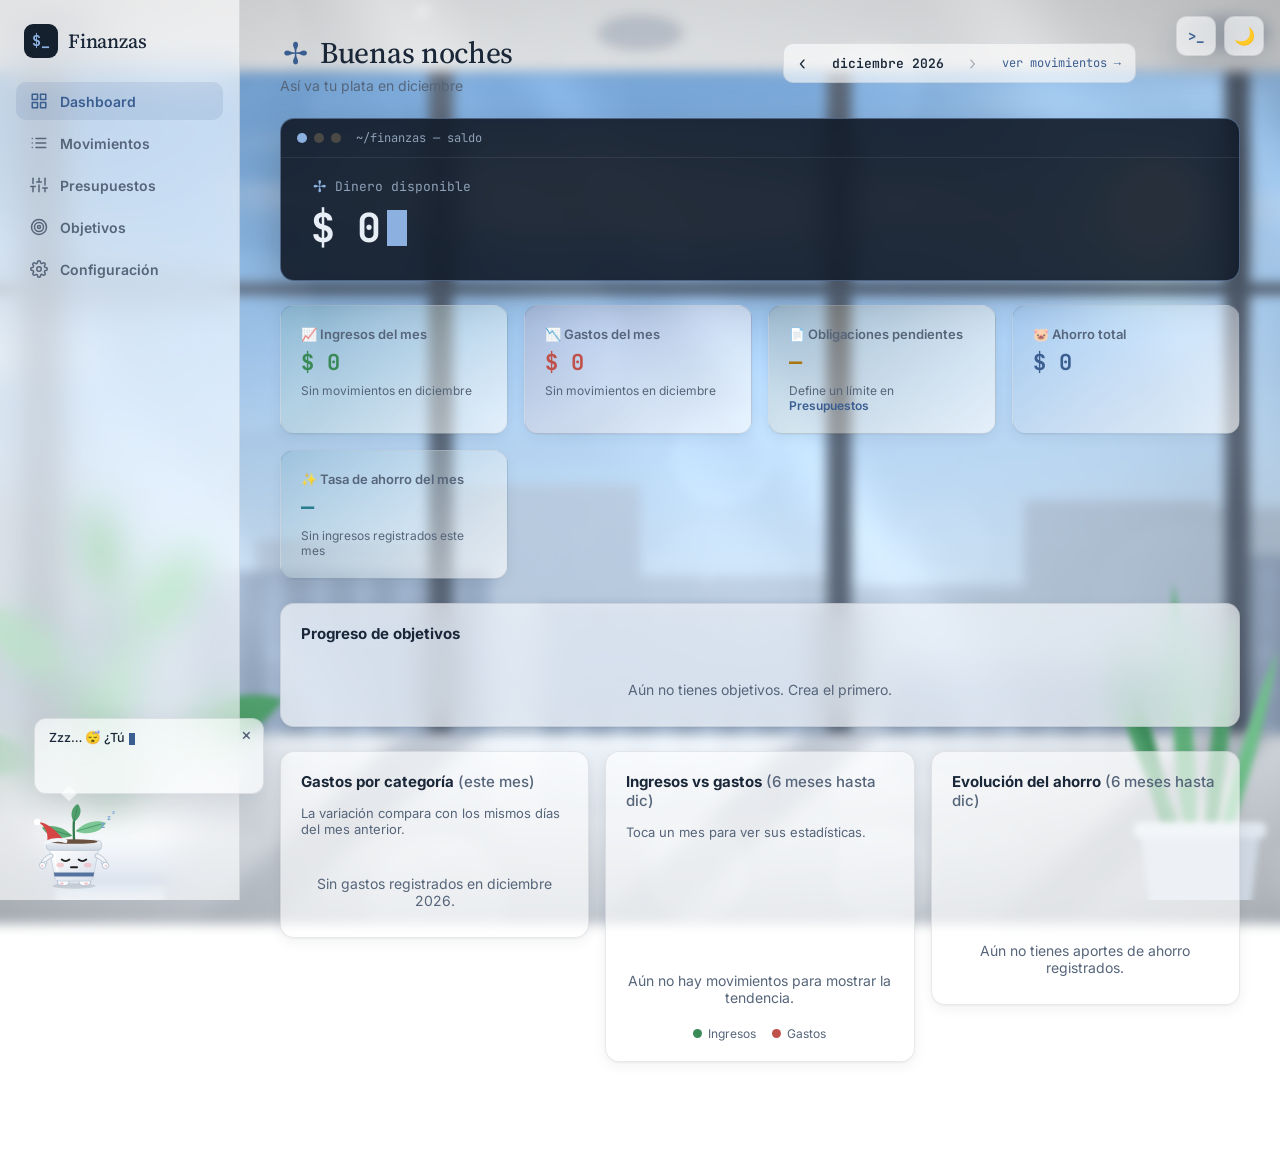
==== commit c80468bb: "Add mascota-vida.js for pet growth mechanics and integrate with existing features - Introduced masco" ====
--- a/index.html
+++ b/index.html
@@ -123,6 +123,7 @@
   <script src="js/pin.js"></script>
   <script src="js/fondo.js"></script>
   <script src="js/mascota.js"></script>
+  <script src="js/mascota-vida.js"></script>
   <script src="js/comandos.js"></script>
   <script src="js/dashboard.js"></script>
   <script src="js/pwa.js"></script>
--- a/css/styles.css
+++ b/css/styles.css
@@ -1553,6 +1553,13 @@
   flex-shrink: 0;
 }
 
+.version-app {
+  font-family: var(--font-mono);
+  font-size: 12px;
+  text-align: center;
+  margin: 0 auto;
+}
+
 .danger-zone {
   border-color: var(--danger-soft);
 }
@@ -1764,22 +1771,30 @@
   width: 100%;
   height: 100%;
   overflow: visible;
-  transform: scaleX(var(--mascota-giro, 1));
+  transform: rotate(var(--mascota-rot, 0deg)) scaleX(var(--mascota-giro, 1));
   transition: transform 0.25s ease;
 }
 
 /* Mirando hacia la izquierda mientras camina en esa direccion */
 .mascota--izq { --mascota-giro: -1; }
 
-.mascota-btn:hover svg { transform: scaleX(var(--mascota-giro, 1)) scale(1.05); }
+/* Agarrada a una pared: gira 90° con la base contra la pared */
+.mascota--pared-izq { --mascota-rot: 90deg; }
+.mascota--pared-der { --mascota-rot: -90deg; }
+
+.mascota-btn:hover svg { transform: rotate(var(--mascota-rot, 0deg)) scaleX(var(--mascota-giro, 1)) scale(1.05); }
 
 /* Caminando: pasitos cortos */
-.mascota--caminando .mascota-btn { animation: mascota-pasito 0.36s ease-in-out infinite; }
-
+.mascota--caminando .mascota-btn {
+  transform-origin: center bottom;
+  animation: mascota-pasito 0.5s ease-in-out infinite;
+}
+
+/* Un ciclo = dos pasos: baja (se aplasta un poco) y sube (se estira) */
 @keyframes mascota-pasito {
-  0%, 100% { transform: translateY(0) rotate(0deg); }
-  25% { transform: translateY(-5px) rotate(-3deg); }
-  75% { transform: translateY(-5px) rotate(3deg); }
+  0%, 50%, 100% { transform: translateY(0) rotate(0deg) scale(1.03, 0.97); }
+  25% { transform: translateY(-5px) rotate(-3deg) scale(0.98, 1.03); }
+  75% { transform: translateY(-5px) rotate(3deg) scale(0.98, 1.03); }
 }
 
 /* Arrastrando: la levantas y patalea */
@@ -1878,10 +1893,13 @@
 .mascota--dormida .mascota-zzz,
 .mascota--dormida .mascota-ojos-cerrados,
 .mascota--tapada .mascota-ojos-cerrados,
-.mascota--tapada .mascota-boca-feliz { display: inline; }
+.mascota--tapada .mascota-boca-feliz,
+.mascota--mareada .mascota-ojos-x,
+.mascota--mareada .mascota-boca-preocupada { display: inline; }
 
 .mascota--dormida .mascota-ojos,
-.mascota--tapada .mascota-ojos { display: none; }
+.mascota--tapada .mascota-ojos,
+.mascota--mareada .mascota-ojos { display: none; }
 .mascota--dormida .mascota-cuerpo,
 .mascota--dormida .mascota-hojas { animation-duration: 6s; }
 
@@ -2077,6 +2095,454 @@
   0% { opacity: 0; transform: translateY(0); }
   20% { opacity: 1; }
   100% { opacity: 0; transform: translateY(42px); }
+}
+
+/* ---- Bracitos de Brote ---- */
+/* Cada brazo gira desde el hombro. Las reglas de mas abajo tienen prioridad
+   (estan despues en el archivo), de lo mas tranquilo a lo mas importante. */
+.mascota-brazo {
+  transform-box: fill-box;
+  transition: transform 0.3s ease;
+}
+
+.mascota-brazo-izq {
+  transform-origin: right top;
+  animation: brazo-izq-reposo 3.2s ease-in-out infinite alternate;
+}
+
+.mascota-brazo-der {
+  transform-origin: left top;
+  animation: brazo-der-reposo 3.2s ease-in-out infinite alternate;
+}
+
+@keyframes brazo-izq-reposo {
+  from { transform: rotate(-4deg); }
+  to { transform: rotate(9deg); }
+}
+
+@keyframes brazo-der-reposo {
+  from { transform: rotate(4deg); }
+  to { transform: rotate(-9deg); }
+}
+
+/* Caminando: balancea los brazos */
+.mascota--caminando .mascota-brazo-izq { animation: brazo-izq-camina 0.25s ease-in-out infinite alternate; }
+.mascota--caminando .mascota-brazo-der { animation: brazo-der-camina 0.25s ease-in-out infinite alternate; }
+
+@keyframes brazo-izq-camina {
+  from { transform: rotate(-22deg); }
+  to { transform: rotate(32deg); }
+}
+
+@keyframes brazo-der-camina {
+  from { transform: rotate(-32deg); }
+  to { transform: rotate(22deg); }
+}
+
+/* Agarrada a la pared: brazos estirados sujetandose */
+.mascota--en-pared .mascota-brazo-izq { animation: none; transform: rotate(95deg); }
+.mascota--en-pared .mascota-brazo-der { animation: none; transform: rotate(-95deg); }
+
+/* Trepando: un brazo y luego el otro */
+.mascota--trepando .mascota-brazo-izq { animation: brazo-izq-trepa 0.42s ease-in-out infinite alternate; }
+.mascota--trepando .mascota-brazo-der { animation: brazo-der-trepa 0.42s ease-in-out infinite alternate-reverse; }
+.mascota--trepando .mascota-btn { animation: mascota-pasito 0.42s ease-in-out infinite; }
+
+@keyframes brazo-izq-trepa {
+  from { transform: rotate(50deg); }
+  to { transform: rotate(140deg); }
+}
+
+@keyframes brazo-der-trepa {
+  from { transform: rotate(-50deg); }
+  to { transform: rotate(-140deg); }
+}
+
+/* En el aire (saltando, lanzada o cayendo): brazos arriba */
+.mascota--saltando .mascota-brazo-izq,
+.mascota--en-aire .mascota-brazo-izq { animation: brazo-izq-aire 0.18s ease-in-out infinite alternate; }
+.mascota--saltando .mascota-brazo-der,
+.mascota--en-aire .mascota-brazo-der { animation: brazo-der-aire 0.18s ease-in-out infinite alternate; }
+
+@keyframes brazo-izq-aire {
+  from { transform: rotate(105deg); }
+  to { transform: rotate(135deg); }
+}
+
+@keyframes brazo-der-aire {
+  from { transform: rotate(-105deg); }
+  to { transform: rotate(-135deg); }
+}
+
+/* Cayendo o volando se inclina un poco */
+/* Inclinacion y estiramiento los calcula js/mascota.js segun la velocidad */
+.mascota--en-aire .mascota-btn {
+  transform: rotate(var(--inclinacion, -6deg)) scale(calc(2 - var(--estiramiento, 1)), var(--estiramiento, 1));
+}
+
+/* La estas cargando: agita los brazos */
+.mascota--arrastrando .mascota-brazo-izq { animation: brazo-izq-agita 0.14s ease-in-out infinite alternate; }
+.mascota--arrastrando .mascota-brazo-der { animation: brazo-der-agita 0.14s ease-in-out infinite alternate-reverse; }
+
+@keyframes brazo-izq-agita {
+  from { transform: rotate(30deg); }
+  to { transform: rotate(130deg); }
+}
+
+@keyframes brazo-der-agita {
+  from { transform: rotate(-30deg); }
+  to { transform: rotate(-130deg); }
+}
+
+/* Celebrando: brazos arriba */
+.mascota--celebrando .mascota-brazo-izq { animation: brazo-izq-aire 0.3s ease-in-out infinite alternate; }
+.mascota--celebrando .mascota-brazo-der { animation: brazo-der-aire 0.3s ease-in-out infinite alternate; }
+
+/* Saluda con el brazo derecho */
+.mascota--saluda .mascota-brazo-der { animation: brazo-saluda 0.28s ease-in-out 4 alternate; }
+
+@keyframes brazo-saluda {
+  from { transform: rotate(-110deg); }
+  to { transform: rotate(-155deg); }
+}
+
+/* Mareada: brazos colgando y hojas caidas */
+.mascota--mareada .mascota-brazo-izq { animation: none; transform: rotate(-28deg); }
+.mascota--mareada .mascota-brazo-der { animation: none; transform: rotate(28deg); }
+.mascota--mareada .mascota-hoja-izq { transform: rotate(-38deg); }
+.mascota--mareada .mascota-hoja-der { transform: rotate(38deg); }
+.mascota--mareada .mascota-hoja-top { transform: rotate(25deg); }
+
+/* Pantalla de PIN: se tapa los ojos con las manitos */
+.mascota--tapada .mascota-brazo-izq { animation: none; transform: rotate(-120deg); }
+.mascota--tapada .mascota-brazo-der { animation: none; transform: rotate(120deg); }
+
+/* ---- Golpe ---- */
+.mascota--golpe .mascota-btn {
+  transform-origin: center bottom;
+  animation: mascota-golpe 0.6s ease-out;
+}
+
+@keyframes mascota-golpe {
+  0% { transform: scale(1.35, 0.6); }
+  25% { transform: scale(0.85, 1.15) rotate(-8deg); }
+  45% { transform: scale(1.05, 0.95) rotate(6deg); }
+  65% { transform: rotate(-4deg); }
+  100% { transform: scale(1, 1) rotate(0deg); }
+}
+
+/* Estrellitas girando sobre la cabeza */
+.mascota-mareo {
+  position: absolute;
+  left: 50%;
+  top: 2px;
+  width: 0;
+  height: 0;
+  pointer-events: none;
+  z-index: 2;
+}
+
+.mascota-mareo span {
+  position: absolute;
+  font-size: 12px;
+  line-height: 1;
+  margin: -6px 0 0 -6px;
+  animation: mascota-mareo-orbita 0.9s linear infinite;
+}
+
+.mascota-mareo span:nth-child(2) { animation-delay: -0.3s; }
+.mascota-mareo span:nth-child(3) { animation-delay: -0.6s; }
+
+@keyframes mascota-mareo-orbita {
+  0% { transform: translate(-24px, 0) scale(0.8); }
+  25% { transform: translate(0, 7px) scale(1.1); }
+  50% { transform: translate(24px, 0) scale(0.8); }
+  75% { transform: translate(0, -7px) scale(0.55); opacity: 0.6; }
+  100% { transform: translate(-24px, 0) scale(0.8); }
+}
+
+/* ---- Patitas de Brote ---- */
+.mascota-pata {
+  transform-box: fill-box;
+  transform-origin: center top;
+  transition: transform 0.25s ease;
+}
+
+/* Caminando: levanta una patita y luego la otra (mismo ritmo que el cuerpo) */
+.mascota--caminando .mascota-pata-izq { animation: pata-paso 0.5s ease-in-out infinite; }
+.mascota--caminando .mascota-pata-der { animation: pata-paso 0.5s ease-in-out infinite -0.25s; }
+
+@keyframes pata-paso {
+  0%, 50%, 100% { transform: translateY(0) rotate(0deg); }
+  25% { transform: translateY(-3px) rotate(-14deg); }
+}
+
+/* Trepando: empuja con las patitas contra la pared */
+.mascota--trepando .mascota-pata-izq { animation: pata-paso 0.42s ease-in-out infinite; }
+.mascota--trepando .mascota-pata-der { animation: pata-paso 0.42s ease-in-out infinite -0.21s; }
+
+/* En el aire: patitas colgando y moviendose */
+.mascota--saltando .mascota-pata,
+.mascota--en-aire .mascota-pata { animation: pata-cuelga 0.3s ease-in-out infinite alternate; }
+.mascota--saltando .mascota-pata-der,
+.mascota--en-aire .mascota-pata-der { animation-delay: -0.15s; }
+
+@keyframes pata-cuelga {
+  from { transform: translateY(1.5px) rotate(-10deg); }
+  to { transform: translateY(2.5px) rotate(10deg); }
+}
+
+/* La estas cargando: patalea */
+.mascota--arrastrando .mascota-pata { animation: pata-patalea 0.16s ease-in-out infinite alternate; }
+.mascota--arrastrando .mascota-pata-der { animation-direction: alternate-reverse; }
+
+@keyframes pata-patalea {
+  from { transform: translateY(1px) rotate(-22deg); }
+  to { transform: translateY(3px) rotate(22deg); }
+}
+
+/* Celebrando: zapatea de alegria */
+.mascota--celebrando .mascota-pata-izq { animation: pata-paso 0.3s ease-in-out infinite; }
+.mascota--celebrando .mascota-pata-der { animation: pata-paso 0.3s ease-in-out infinite -0.15s; }
+
+/* Gesto suelto: tamborilea con una patita */
+.mascota--tap .mascota-pata-der { animation: pata-tap 0.22s ease-in-out 4 alternate; }
+
+@keyframes pata-tap {
+  from { transform: rotate(0deg); }
+  to { transform: translateY(-2px) rotate(-20deg); }
+}
+
+/* Mareada: se balancea sin equilibrio */
+.mascota--mareada .mascota-cuerpo { animation: mareo-balanceo 0.9s ease-in-out infinite; }
+
+@keyframes mareo-balanceo {
+  0%, 100% { transform: rotate(-4deg); }
+  50% { transform: rotate(4deg); }
+}
+
+/* Se agacha justo antes de saltar */
+.mascota--agacha .mascota-btn {
+  transform-origin: center bottom;
+  transform: scale(1.12, 0.84);
+  transition: transform 0.12s ease-out;
+}
+
+.mascota--agacha .mascota-brazo-izq { animation: none; transform: rotate(-35deg); }
+.mascota--agacha .mascota-brazo-der { animation: none; transform: rotate(35deg); }
+
+/* Lanzada muy fuerte: da volteretas */
+.mascota--volteretas .mascota-btn { animation: mascota-voltereta 0.45s linear infinite; }
+
+@keyframes mascota-voltereta {
+  to { transform: rotate(360deg); }
+}
+
+/* Polvito al aterrizar */
+.mascota-polvo {
+  position: absolute;
+  bottom: -4px;
+  width: 9px;
+  height: 9px;
+  border-radius: 50%;
+  background: rgba(205, 214, 228, 0.9);
+  pointer-events: none;
+  animation: mascota-polvo 0.55s ease-out forwards;
+}
+
+@keyframes mascota-polvo {
+  0% { opacity: 0.9; transform: translate(0, 0) scale(0.6); }
+  100% { opacity: 0; transform: translate(var(--dx), -10px) scale(1.8); }
+}
+
+/* ---- Correr (minijuego y cuando la llamas) ---- */
+.mascota--corriendo.mascota--caminando .mascota-btn { animation-duration: 0.28s; }
+.mascota--corriendo .mascota-pata { animation-duration: 0.28s; }
+.mascota--corriendo .mascota-pata-der { animation-delay: -0.14s; }
+.mascota--corriendo .mascota-brazo-izq,
+.mascota--corriendo .mascota-brazo-der { animation-duration: 0.14s; }
+
+/* ---- Globo estilo Claude Code: ✻ pensando y texto que se escribe ---- */
+.sr-solo {
+  position: absolute;
+  width: 1px;
+  height: 1px;
+  overflow: hidden;
+  clip: rect(0 0 0 0);
+  white-space: nowrap;
+}
+
+.mascota-burbuja-texto {
+  position: relative;
+  display: block;
+}
+
+.mascota-burbuja-fantasma { visibility: hidden; }
+
+.mascota-burbuja-escrito {
+  position: absolute;
+  inset: 0;
+}
+
+.mascota-pensando {
+  display: inline-block;
+  color: var(--primary);
+  font-family: var(--font-mono);
+  animation: girar 0.7s linear infinite;
+}
+
+.mascota-cursor {
+  display: inline-block;
+  width: 0.45em;
+  height: 1em;
+  margin-left: 1px;
+  vertical-align: text-bottom;
+  background: var(--primary);
+  animation: cursor-parpadea 0.8s steps(1) infinite;
+}
+
+/* ---- Niveles: partes que le salen al crecer ---- */
+.mascota-nivel { display: none; }
+
+.mascota--n2 .mascota-n2,
+.mascota--n3 .mascota-n3,
+.mascota--n5 .mascota-n5,
+.mascota--n4 .mascota-flor { display: inline; }
+
+/* En nivel 4 el capullo ya se abrio en flor */
+.mascota--n4 .mascota-capullo { display: none; }
+
+.mascota-capullo {
+  transform-box: fill-box;
+  transform-origin: center bottom;
+  animation: capullo-late 2.8s ease-in-out infinite;
+}
+
+@keyframes capullo-late {
+  0%, 100% { transform: scale(1); }
+  50% { transform: scale(1.08); }
+}
+
+/* ---- Sed: hojas caidas y descoloridas ---- */
+.mascota--sediento .mascota-boca-preocupada,
+.mascota--sediento .mascota-gota { display: inline; }
+.mascota--sediento .mascota-hoja-izq { transform: rotate(-30deg); }
+.mascota--sediento .mascota-hoja-der { transform: rotate(30deg); }
+.mascota--sediento .mascota-hoja-top { transform: rotate(20deg); }
+.mascota--sediento .mascota-hojas { filter: saturate(0.45) sepia(0.35); }
+
+/* ---- Gorro: de dormir en modo noche (o dormida), navideño en diciembre ---- */
+.mascota-gorro { display: none; }
+.mascota-gorro-tela { fill: #3b5e91; }
+.mascota-gorro-estrella { fill: #f2d16b; }
+.mascota-gorro-borde { stroke: #f1f4f8; }
+.mascota-gorro-pompon { fill: #ffffff; }
+
+:root[data-theme="oscuro"] .mascota-gorro,
+.mascota--dormida .mascota-gorro,
+.mascota--diciembre .mascota-gorro { display: inline; }
+
+@media (prefers-color-scheme: dark) {
+  :root:not([data-theme="claro"]) .mascota-gorro { display: inline; }
+}
+
+.mascota--diciembre .mascota-gorro-tela { fill: #d64545; }
+.mascota--diciembre .mascota-gorro-estrella { display: none; }
+
+/* ---- Textos flotantes (+XP, agua, monedas) ---- */
+.mascota-xp {
+  position: absolute;
+  left: 50%;
+  top: -4px;
+  z-index: 3;
+  font-family: var(--font-mono);
+  font-size: 12px;
+  font-weight: 700;
+  color: var(--success);
+  white-space: nowrap;
+  pointer-events: none;
+  text-shadow: 0 1px 3px var(--surface-solid);
+  animation: xp-sube 1.1s ease-out forwards;
+}
+
+.mascota-xp-agua { color: #4b9fd6; }
+
+@keyframes xp-sube {
+  0% { opacity: 0; transform: translate(-50%, 6px) scale(0.8); }
+  20% { opacity: 1; transform: translate(-50%, 0) scale(1.1); }
+  100% { opacity: 0; transform: translate(-50%, -34px) scale(1); }
+}
+
+/* ---- Minijuego: monedas que caen ---- */
+.moneda-lluvia {
+  position: fixed;
+  left: 0;
+  top: 0;
+  z-index: 36;
+  width: 26px;
+  height: 26px;
+  pointer-events: none;
+  will-change: transform;
+}
+
+.moneda-cara {
+  display: flex;
+  align-items: center;
+  justify-content: center;
+  width: 100%;
+  height: 100%;
+  border-radius: 50%;
+  background: radial-gradient(circle at 35% 30%, #fff1b8, #e8b04a 55%, #c99a1e);
+  border: 2px solid #b8862a;
+  color: #6b4c0e;
+  font-family: var(--font-mono);
+  font-size: 13px;
+  font-weight: 800;
+  box-shadow: 0 3px 8px rgba(120, 80, 10, 0.3);
+  animation: moneda-gira 0.7s linear infinite;
+}
+
+@keyframes moneda-gira {
+  0%, 100% { transform: scaleX(1); }
+  50% { transform: scaleX(0.15); }
+}
+
+.moneda-rebota .moneda-cara { animation: moneda-rebota 0.35s ease-out, moneda-gira 1.4s linear infinite 0.35s; }
+
+@keyframes moneda-rebota {
+  0% { transform: translateY(0) scale(1.2, 0.8); }
+  50% { transform: translateY(-10px); }
+  100% { transform: translateY(0); }
+}
+
+.moneda-atrapada .moneda-cara { animation: moneda-atrapada 0.45s ease-out forwards; }
+
+@keyframes moneda-atrapada {
+  to { opacity: 0; transform: translateY(-26px) scale(1.6); }
+}
+
+.moneda-se-va .moneda-cara { animation: moneda-se-va 0.4s ease-in forwards; }
+
+@keyframes moneda-se-va {
+  to { opacity: 0; transform: scale(0.3); }
+}
+
+/* ---- Marca donde la llamaste (doble clic) ---- */
+.mascota-marcador {
+  position: fixed;
+  z-index: 34;
+  width: 30px;
+  height: 30px;
+  margin: -15px 0 0 -15px;
+  border: 2px solid var(--primary);
+  border-radius: 50%;
+  pointer-events: none;
+  animation: mascota-marcador 0.65s ease-out forwards;
+}
+
+@keyframes mascota-marcador {
+  from { opacity: 1; transform: scale(0.3); }
+  to { opacity: 0; transform: scale(1.8); }
 }
 
 .mascota-burbuja {
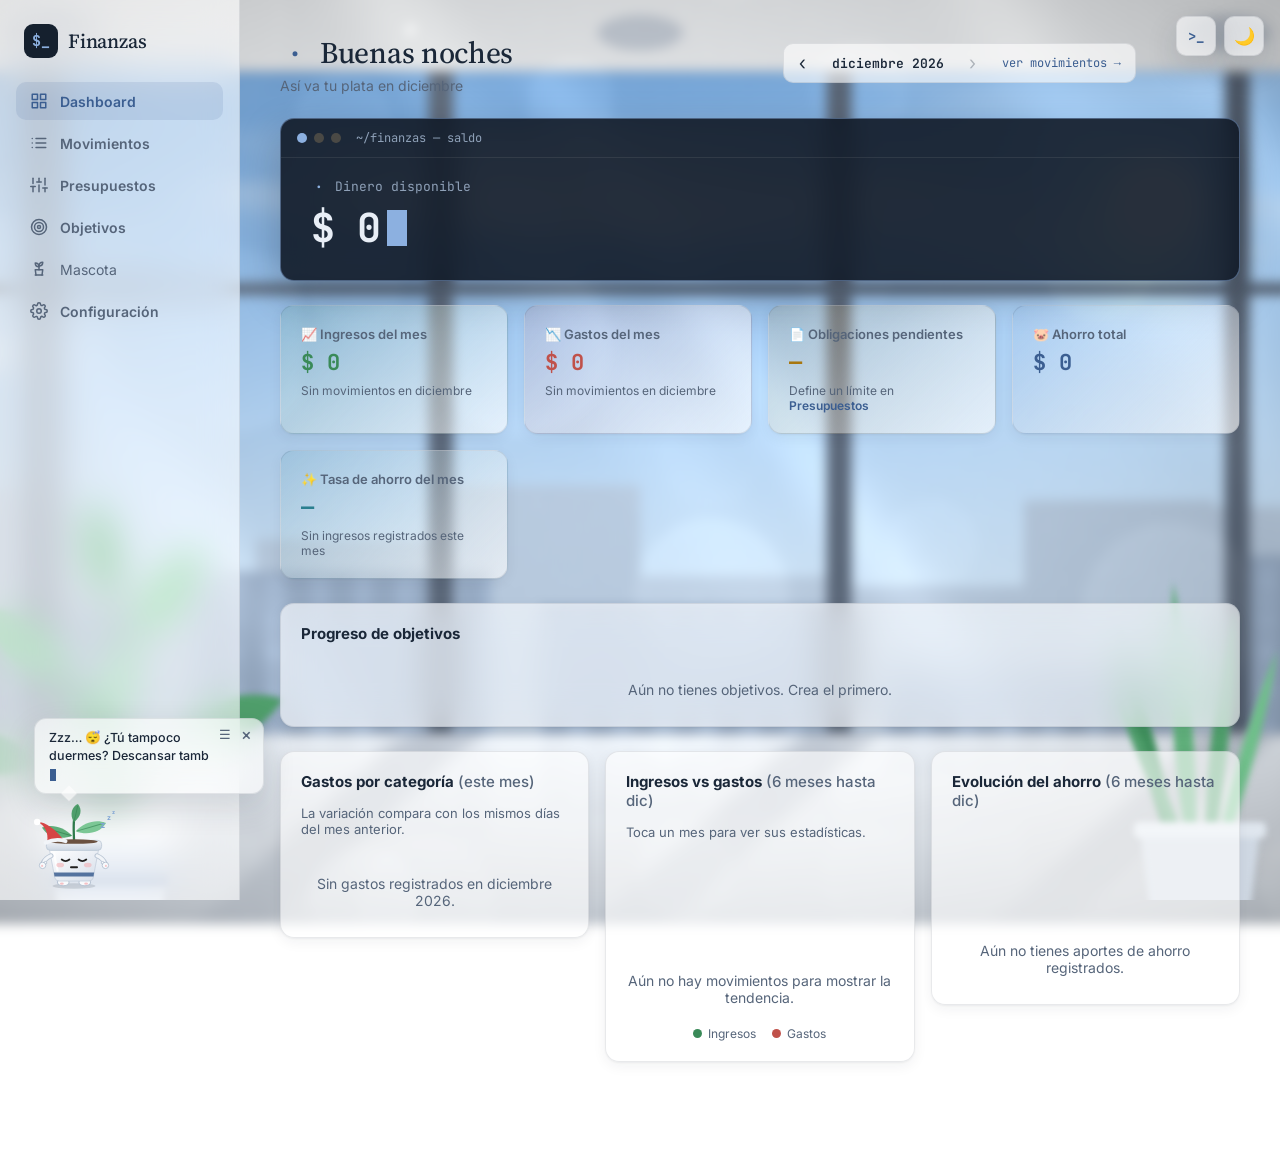
==== commit 5be9f853: "feat: Implementar menú RPG de la mascota con funcionalidades de estado, misiones y personalización -" ====
--- a/index.html
+++ b/index.html
@@ -124,6 +124,7 @@
   <script src="js/fondo.js"></script>
   <script src="js/mascota.js"></script>
   <script src="js/mascota-vida.js"></script>
+  <script src="js/mascota-menu.js"></script>
   <script src="js/comandos.js"></script>
   <script src="js/dashboard.js"></script>
   <script src="js/pwa.js"></script>
--- a/css/styles.css
+++ b/css/styles.css
@@ -484,6 +484,9 @@
   animation: icono-wiggle 0.45s ease;
 }
 
+/* Nombre corto: solo en la barra inferior del movil */
+.nav-label-corto { display: none; }
+
 @keyframes icono-wiggle {
   25% { transform: rotate(-12deg); }
   50% { transform: rotate(10deg); }
@@ -2545,13 +2548,602 @@
   to { opacity: 0; transform: scale(1.8); }
 }
 
+/* ---- Colores personalizables (variables puestas por js/mascota-vida.js) ---- */
+.tinte-maceta-1 { stop-color: var(--brote-maceta-1, #ffffff); }
+.tinte-maceta-2 { stop-color: var(--brote-maceta-2, #d6deea); }
+.tinte-borde-1 { stop-color: var(--brote-borde-1, #f1f4f8); }
+.tinte-borde-2 { stop-color: var(--brote-borde-2, #cdd6e2); }
+.tinte-franja { fill: var(--brote-franja, #3b5e91); }
+.tinte-hoja-1 { fill: var(--brote-hoja-1, #5fae7a); }
+.tinte-hoja-2 { fill: var(--brote-hoja-2, #7cc795); }
+.tinte-hoja-3 { fill: var(--brote-hoja-3, #4f9e6b); }
+.tinte-tallo { stroke: var(--brote-tallo, #2f7a4b); }
+
+/* ---- Accesorios ---- */
+.mascota-acc { display: none; }
+
+.mascota--acc-lazo .mascota-acc-lazo,
+.mascota--acc-gafas .mascota-acc-gafas,
+.mascota--acc-bufanda .mascota-acc-bufanda,
+.mascota--acc-monoculo .mascota-acc-monoculo,
+.mascota--acc-corona .mascota-acc-corona { display: inline; }
+
+/* ---- Habilidad: bailecito ---- */
+.mascota--baile .mascota-btn {
+  transform-origin: center bottom;
+  animation: mascota-baile 1.8s ease-in-out;
+}
+
+.mascota--baile .mascota-brazo-izq { animation: brazo-izq-aire 0.22s ease-in-out infinite alternate; }
+.mascota--baile .mascota-brazo-der { animation: brazo-der-aire 0.22s ease-in-out infinite alternate-reverse; }
+.mascota--baile .mascota-pata-izq { animation: pata-paso 0.45s ease-in-out infinite; }
+.mascota--baile .mascota-pata-der { animation: pata-paso 0.45s ease-in-out infinite -0.22s; }
+
+@keyframes mascota-baile {
+  0%, 100% { transform: translate(0, 0) rotate(0deg); }
+  12% { transform: translate(-8px, -10px) rotate(-12deg); }
+  25% { transform: translate(0, 0) rotate(0deg) scale(1.08, 0.92); }
+  37% { transform: translate(8px, -10px) rotate(12deg); }
+  50% { transform: translate(0, 0) rotate(0deg) scale(1.08, 0.92); }
+  62% { transform: translate(0, -18px) rotate(180deg); }
+  75% { transform: translate(0, 0) rotate(360deg) scale(1.08, 0.92); }
+  87% { transform: translate(-4px, -6px) rotate(-6deg); }
+}
+
+/* ---- Boton ☰ del globo ---- */
+
+.mascota-burbuja-menu {
+  position: absolute;
+  top: 4px;
+  right: 28px;
+  width: 22px;
+  height: 22px;
+  border: none;
+  background: none;
+  color: var(--text-muted);
+  font-size: 13px;
+  line-height: 1;
+  cursor: pointer;
+  border-radius: 999px;
+}
+
+.mascota-burbuja-menu:hover { background: var(--surface-alt); color: var(--primary); }
+
+/* ---- Boton "Mascota" del menu lateral ---- */
+.nav-boton {
+  width: 100%;
+  border: none;
+  background: none;
+  font: inherit;
+  font-size: 14px;
+  text-align: left;
+  cursor: pointer;
+  position: relative;
+}
+
+.nav-badge {
+  margin-left: auto;
+  min-width: 18px;
+  height: 18px;
+  padding: 0 5px;
+  border-radius: 999px;
+  background: var(--primary);
+  color: var(--on-primary);
+  font-family: var(--font-mono);
+  font-size: 11px;
+  font-weight: 700;
+  display: inline-flex;
+  align-items: center;
+  justify-content: center;
+}
+
+.nav-badge[hidden] { display: none; }
+
+/* ---- Menu RPG de la mascota (js/mascota-menu.js) ---- */
+.mascota-menu-overlay {
+  position: fixed;
+  inset: 0;
+  z-index: 65;
+  background: rgba(8, 14, 24, 0.4);
+  -webkit-backdrop-filter: blur(4px);
+  backdrop-filter: blur(4px);
+  display: flex;
+  align-items: center;
+  justify-content: center;
+  padding: 16px;
+  animation: overlay-entra 0.15s ease both;
+}
+
+.mascota-menu-overlay[hidden] { display: none; }
+
+.mascota-menu {
+  width: 100%;
+  max-width: 900px;
+  max-height: calc(100vh - 32px);
+  display: flex;
+  flex-direction: column;
+  background: var(--surface-solid);
+  color: var(--text);
+  border: 1px solid rgba(140, 176, 224, 0.4);
+  border-radius: var(--radius);
+  box-shadow: 0 24px 60px rgba(5, 10, 20, 0.45);
+  overflow: hidden;
+  animation: modal-entra 0.22s cubic-bezier(0.16, 1, 0.3, 1) both;
+  outline: none;
+}
+
+.mascota-menu-barra {
+  display: flex;
+  align-items: center;
+  gap: 7px;
+  padding: 10px 14px;
+  background: var(--terminal-bg);
+  color: var(--terminal-muted);
+  font-family: var(--font-mono);
+  font-size: 12px;
+}
+
+.mascota-menu-barra i {
+  width: 10px;
+  height: 10px;
+  border-radius: 50%;
+  background: #4a5568;
+}
+
+.mascota-menu-barra i:first-child { background: var(--terminal-acento); }
+.mascota-menu-barra span { margin-left: 6px; flex: 1; }
+
+.mascota-menu-cerrar {
+  border: none;
+  background: none;
+  color: var(--terminal-muted);
+  font-size: 20px;
+  line-height: 1;
+  cursor: pointer;
+}
+
+.mascota-menu-cerrar:hover { color: var(--terminal-text); }
+
+.mascota-menu-cuerpo {
+  display: grid;
+  /* minmax(0, ...) deja que las columnas se encojan (si no, las pestañas desbordan en movil) */
+  grid-template-columns: 250px minmax(0, 1fr);
+  min-height: 0;
+  flex: 1;
+}
+
+.mascota-menu-ficha {
+  padding: 18px;
+  border-right: 1px solid var(--border);
+  background: var(--surface-alt);
+  display: flex;
+  flex-direction: column;
+  gap: 10px;
+  overflow-y: auto;
+}
+
+.mascota-menu-previa {
+  margin: 0 auto;
+}
+
+.mascota-menu-previa .mascota-btn {
+  width: 170px;
+  height: 160px;
+  cursor: default;
+}
+
+.mascota-menu-nombre {
+  font-family: var(--font-serif);
+  font-weight: 500;
+  font-size: 24px;
+  text-align: center;
+}
+
+.mascota-menu-titulo {
+  text-align: center;
+  font-family: var(--font-mono);
+  font-size: 12px;
+  color: var(--text-muted);
+  margin-top: -6px;
+}
+
+.barra-rpg {
+  display: grid;
+  grid-template-columns: 26px 1fr auto;
+  align-items: center;
+  gap: 8px;
+  font-family: var(--font-mono);
+  font-size: 11px;
+}
+
+.barra-rpg-etiqueta { color: var(--text-muted); font-weight: 700; }
+.barra-rpg-valor { color: var(--text-muted); }
+
+.barra-rpg-pista {
+  height: 9px;
+  border-radius: 999px;
+  background: var(--border);
+  overflow: hidden;
+}
+
+.barra-rpg-relleno {
+  height: 100%;
+  border-radius: 999px;
+  transition: width 0.4s ease;
+}
+
+.barra-xp { background: linear-gradient(90deg, var(--primary), var(--accent)); }
+.barra-agua { background: linear-gradient(90deg, #4b9fd6, #8cc8ef); }
+.barra-baja { background: linear-gradient(90deg, var(--danger), #f2a59d); }
+
+.mascota-menu-recursos {
+  display: flex;
+  justify-content: space-around;
+  font-family: var(--font-mono);
+  font-size: 13px;
+  font-weight: 700;
+  padding: 8px 0;
+  border-top: 1px dashed var(--border);
+  border-bottom: 1px dashed var(--border);
+}
+
+.mascota-menu-acciones {
+  display: grid;
+  grid-template-columns: 1fr 1fr 1fr;
+  gap: 6px;
+}
+
+.mascota-menu-acciones .btn { padding: 8px 4px; font-size: 12px; }
+
+.mascota-menu-contenido {
+  display: flex;
+  flex-direction: column;
+  min-height: 0;
+  min-width: 0;
+}
+
+.mascota-menu-pestanas {
+  flex-shrink: 0;
+  display: flex;
+  gap: 4px;
+  padding: 10px 14px 0;
+  border-bottom: 1px solid var(--border);
+  overflow-x: auto;
+}
+
+.menu-pestana {
+  border: none;
+  background: none;
+  font: inherit;
+  font-size: 13px;
+  font-weight: 600;
+  color: var(--text-muted);
+  padding: 9px 12px;
+  border-bottom: 2px solid transparent;
+  cursor: pointer;
+  white-space: nowrap;
+  display: inline-flex;
+  align-items: center;
+  gap: 6px;
+}
+
+.menu-pestana:hover { color: var(--text); }
+
+.menu-pestana.activa {
+  color: var(--primary);
+  border-bottom-color: var(--primary);
+}
+
+.menu-badge {
+  min-width: 17px;
+  height: 17px;
+  padding: 0 4px;
+  border-radius: 999px;
+  background: var(--primary);
+  color: var(--on-primary);
+  font-family: var(--font-mono);
+  font-size: 10px;
+  display: inline-flex;
+  align-items: center;
+  justify-content: center;
+}
+
+.mascota-menu-panel {
+  padding: 16px 18px;
+  overflow-y: auto;
+  flex: 1;
+}
+
+.menu-subtitulo {
+  font-size: 14px;
+  margin: 4px 0 10px;
+}
+
+.menu-subtitulo span {
+  color: var(--text-muted);
+  font-weight: 500;
+  font-family: var(--font-mono);
+  font-size: 11px;
+}
+
+.menu-ayuda {
+  color: var(--text-muted);
+  font-size: 13px;
+  margin-bottom: 14px;
+}
+
+.btn-mini { padding: 6px 12px; font-size: 12px; }
+
+/* Misiones */
+.misiones {
+  list-style: none;
+  margin: 0 0 18px;
+  padding: 0;
+  display: flex;
+  flex-direction: column;
+  gap: 8px;
+}
+
+.mision {
+  display: grid;
+  grid-template-columns: 1fr auto auto;
+  align-items: center;
+  gap: 12px;
+  padding: 10px 12px;
+  border: 1px solid var(--border);
+  border-radius: var(--radius-sm);
+  background: var(--surface-solid);
+}
+
+.mision-completa { border-color: var(--success); background: var(--success-soft); }
+.mision-reclamada { opacity: 0.6; }
+
+.mision-texto {
+  display: flex;
+  flex-direction: column;
+  gap: 3px;
+  font-size: 13px;
+  font-weight: 600;
+}
+
+.mision-barra {
+  font-family: var(--font-mono);
+  font-size: 11px;
+  letter-spacing: 1px;
+  color: var(--primary);
+}
+
+.mision-premio,
+.mision-avance,
+.mision-hecha {
+  font-family: var(--font-mono);
+  font-size: 11px;
+  color: var(--text-muted);
+  white-space: nowrap;
+}
+
+.mision-hecha { color: var(--success); font-weight: 700; }
+
+/* Habilidades */
+.habilidades {
+  display: grid;
+  grid-template-columns: repeat(auto-fill, minmax(260px, 1fr));
+  gap: 10px;
+}
+
+.habilidad {
+  display: grid;
+  grid-template-columns: 40px 1fr;
+  grid-template-rows: auto auto;
+  gap: 4px 10px;
+  padding: 12px;
+  border: 1px solid var(--border);
+  border-radius: var(--radius-sm);
+  background: var(--surface-solid);
+}
+
+.habilidad .hab-icono {
+  grid-row: span 2;
+  width: 40px;
+  height: 40px;
+  border-radius: 10px;
+  background: var(--primary-soft);
+  display: flex;
+  align-items: center;
+  justify-content: center;
+  font-size: 20px;
+}
+
+.habilidad.aprendida { border-color: rgba(var(--primary-rgb), 0.5); }
+.habilidad.aprendida .hab-icono { background: linear-gradient(135deg, var(--primary-soft), var(--success-soft)); }
+.habilidad.bloqueada { opacity: 0.55; }
+.habilidad.bloqueada .hab-icono { filter: grayscale(1); }
+
+.hab-info { display: flex; flex-direction: column; gap: 2px; }
+.hab-info strong { font-size: 14px; }
+.hab-info p { font-size: 12px; color: var(--text-muted); }
+
+.hab-tipo {
+  font-family: var(--font-mono);
+  font-size: 10px;
+  color: var(--primary);
+  text-transform: uppercase;
+  letter-spacing: 0.05em;
+}
+
+.habilidad > .btn,
+.habilidad > .hab-estado { grid-column: 2; justify-self: start; }
+
+.hab-estado {
+  font-family: var(--font-mono);
+  font-size: 11px;
+  color: var(--text-muted);
+}
+
+.hab-activa { color: var(--success); font-weight: 700; }
+
+.menu-extra {
+  display: flex;
+  align-items: center;
+  justify-content: space-between;
+  gap: 10px;
+  flex-wrap: wrap;
+  margin-top: 16px;
+  padding-top: 12px;
+  border-top: 1px dashed var(--border);
+  font-size: 12px;
+  color: var(--text-muted);
+}
+
+/* Personalizar / tienda */
+.menu-form {
+  display: flex;
+  align-items: center;
+  gap: 8px;
+  margin-bottom: 12px;
+  flex-wrap: wrap;
+}
+
+.menu-form label {
+  font-size: 12px;
+  font-weight: 600;
+  color: var(--text-muted);
+}
+
+.menu-form input {
+  flex: 1;
+  min-width: 140px;
+  border: 1px solid var(--border);
+  border-radius: var(--radius-sm);
+  padding: 8px 10px;
+  background: var(--surface-solid);
+}
+
+.opciones {
+  display: grid;
+  grid-template-columns: repeat(auto-fill, minmax(104px, 1fr));
+  gap: 8px;
+  margin-bottom: 16px;
+}
+
+.opcion {
+  display: flex;
+  flex-direction: column;
+  align-items: center;
+  gap: 5px;
+  padding: 10px 6px;
+  border: 1px solid var(--border);
+  border-radius: var(--radius-sm);
+  background: var(--surface-solid);
+  font: inherit;
+  cursor: pointer;
+  transition: transform 0.12s ease, border-color 0.12s ease;
+}
+
+.opcion:hover { transform: translateY(-2px); border-color: rgba(var(--primary-rgb), 0.5); }
+.opcion.equipada { border-color: var(--primary); box-shadow: 0 0 0 2px var(--primary-soft); }
+.opcion.bloqueada { opacity: 0.5; }
+
+.muestra {
+  width: 30px;
+  height: 30px;
+  border-radius: 50%;
+  border: 1px solid var(--border);
+}
+
+.muestra-emoji {
+  display: flex;
+  align-items: center;
+  justify-content: center;
+  border: none;
+  background: var(--surface-alt);
+  font-size: 18px;
+}
+
+.opcion-nombre { font-size: 12px; font-weight: 600; }
+
+.opcion-precio {
+  font-family: var(--font-mono);
+  font-size: 10px;
+  color: var(--text-muted);
+}
+
+.opcion.equipada .opcion-precio { color: var(--primary); font-weight: 700; }
+
+/* Mascotas */
+.fichas-mascotas {
+  display: grid;
+  grid-template-columns: repeat(auto-fill, minmax(230px, 1fr));
+  gap: 10px;
+  margin-bottom: 16px;
+}
+
+.ficha-mascota {
+  display: grid;
+  grid-template-columns: 64px 1fr;
+  align-items: center;
+  gap: 4px 10px;
+  padding: 10px;
+  border: 1px solid var(--border);
+  border-radius: var(--radius-sm);
+  background: var(--surface-solid);
+}
+
+.ficha-mascota.activa { border-color: var(--primary); box-shadow: 0 0 0 2px var(--primary-soft); }
+
+.mascota-mini { grid-row: span 2; }
+
+.mascota-mini .mascota-btn {
+  width: 64px;
+  height: 60px;
+  cursor: default;
+}
+
+.ficha-mascota-info {
+  display: flex;
+  flex-direction: column;
+  gap: 2px;
+  font-size: 13px;
+}
+
+.ficha-mascota-info span {
+  font-family: var(--font-mono);
+  font-size: 11px;
+  color: var(--text-muted);
+}
+
+.ficha-mascota-acciones { display: flex; gap: 6px; align-items: center; }
+
+.mascota-menu-aviso {
+  min-height: 34px;
+  padding: 8px 16px;
+  border-top: 1px solid var(--border);
+  font-family: var(--font-mono);
+  font-size: 12px;
+  color: var(--text);
+  background: var(--surface-alt);
+}
+
+@media (max-width: 720px) {
+  .mascota-menu { max-height: calc(100vh - 16px); }
+  .mascota-menu-overlay { padding: 8px; }
+  .mascota-menu-cuerpo { grid-template-columns: minmax(0, 1fr); overflow-y: auto; }
+  .habilidades { grid-template-columns: minmax(0, 1fr); }
+  .mascota-menu-acciones .btn { font-size: 11px; }
+  .mascota-menu-ficha { border-right: none; border-bottom: 1px solid var(--border); overflow: visible; }
+  .mascota-menu-previa .mascota-btn { width: 120px; height: 112px; }
+  .mascota-menu-panel { overflow: visible; }
+  .mision { grid-template-columns: 1fr auto; }
+  .mision-premio { grid-column: 1; }
+}
+
 .mascota-burbuja {
   position: absolute;
   bottom: calc(100% + 8px);
   left: 6px;
   width: max-content;
   max-width: min(230px, calc(100vw - 24px));
-  padding: 10px 30px 10px 14px;
+  padding: 10px 52px 10px 14px;
   background: var(--surface);
   -webkit-backdrop-filter: var(--vidrio);
   backdrop-filter: var(--vidrio);
@@ -2965,8 +3557,30 @@
     flex-direction: column;
     gap: 2px;
     font-size: 10px;
-    padding: 6px 8px;
+    padding: 6px 2px;
     text-align: center;
+    /* seis botones: que se repartan el ancho y nunca se salgan de la pantalla */
+    flex: 1 1 0;
+    min-width: 0;
+  }
+
+  /* En la barra inferior se usan nombres cortos (Inicio, Movim., Ajustes...) */
+  .nav-label { display: none; }
+  .nav-label-corto {
+    display: block;
+    max-width: 100%;
+    overflow: hidden;
+    text-overflow: ellipsis;
+    white-space: nowrap;
+  }
+
+  .nav-boton { text-align: center; }
+
+  .nav-badge {
+    position: absolute;
+    top: 0;
+    left: 50%;
+    margin-left: 6px;
   }
 
   .main-content {
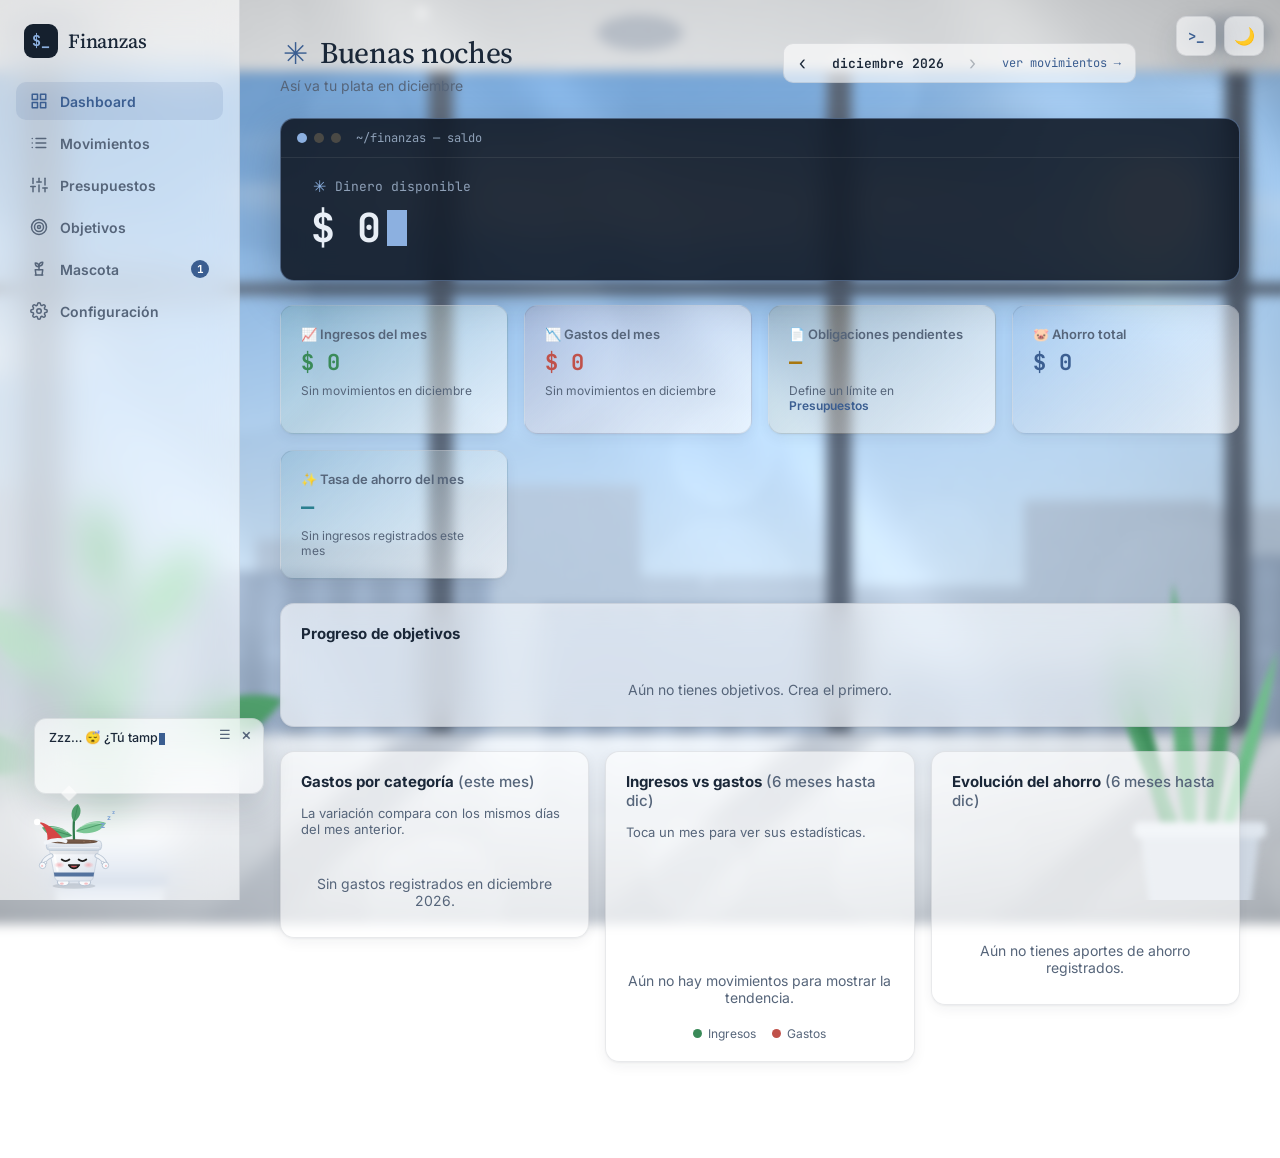
==== commit b242ba62: "Add rewards system for RPG: Implement chests, daily streaks, and achievements - Added a new script `" ====
--- a/index.html
+++ b/index.html
@@ -125,6 +125,7 @@
   <script src="js/mascota.js"></script>
   <script src="js/mascota-vida.js"></script>
   <script src="js/mascota-menu.js"></script>
+  <script src="js/mascota-recompensas.js"></script>
   <script src="js/comandos.js"></script>
   <script src="js/dashboard.js"></script>
   <script src="js/pwa.js"></script>
--- a/css/styles.css
+++ b/css/styles.css
@@ -2616,6 +2616,7 @@
   background: none;
   font: inherit;
   font-size: 14px;
+  font-weight: 600;
   text-align: left;
   cursor: pointer;
   position: relative;
@@ -2658,7 +2659,7 @@
 
 .mascota-menu {
   width: 100%;
-  max-width: 900px;
+  max-width: 1000px;
   max-height: calc(100vh - 32px);
   display: flex;
   flex-direction: column;
@@ -2741,6 +2742,7 @@
 
 .mascota-menu-titulo {
   text-align: center;
+  text-wrap: balance;
   font-family: var(--font-mono);
   font-size: 12px;
   color: var(--text-muted);
@@ -2815,10 +2817,10 @@
   border: none;
   background: none;
   font: inherit;
-  font-size: 13px;
+  font-size: 12.5px;
   font-weight: 600;
   color: var(--text-muted);
-  padding: 9px 12px;
+  padding: 9px 8px;
   border-bottom: 2px solid transparent;
   cursor: pointer;
   white-space: nowrap;
@@ -2934,7 +2936,7 @@
 .habilidad {
   display: grid;
   grid-template-columns: 40px 1fr;
-  grid-template-rows: auto auto;
+  grid-template-rows: 1fr auto;
   gap: 4px 10px;
   padding: 12px;
   border: 1px solid var(--border);
@@ -2972,7 +2974,7 @@
 }
 
 .habilidad > .btn,
-.habilidad > .hab-estado { grid-column: 2; justify-self: start; }
+.habilidad > .hab-estado { grid-column: 2; justify-self: start; align-self: end; }
 
 .hab-estado {
   font-family: var(--font-mono);
@@ -3030,6 +3032,8 @@
   display: flex;
   flex-direction: column;
   align-items: center;
+  justify-content: center;
+  min-height: 100px;
   gap: 5px;
   padding: 10px 6px;
   border: 1px solid var(--border);
@@ -3060,7 +3064,7 @@
   font-size: 18px;
 }
 
-.opcion-nombre { font-size: 12px; font-weight: 600; }
+.opcion-nombre { font-size: 12px; font-weight: 600; text-align: center; line-height: 1.25; }
 
 .opcion-precio {
   font-family: var(--font-mono);
@@ -3124,10 +3128,1111 @@
   background: var(--surface-alt);
 }
 
+
+/* ==== Cosmeticos nuevos ==== */
+
+/* Patrones de la maceta: usan el color de la franja */
+.mascota-patron {
+  fill: var(--brote-franja, #3b5e91);
+  stroke: var(--brote-franja, #3b5e91);
+  opacity: 0.3;
+}
+
+.patron { display: none; }
+.patron-lunares,
+.patron-estrellas,
+.patron-corazones { stroke: none; }
+.patron-rayas { fill: none; stroke-width: 3.2; }
+
+.mascota--patron-lunares .patron-lunares,
+.mascota--patron-rayas .patron-rayas,
+.mascota--patron-estrellas .patron-estrellas,
+.mascota--patron-corazones .patron-corazones { display: inline; }
+
+/* Estilos de ojos */
+.ojo-corazon,
+.ojo-brillo,
+.ojo-pestanas { display: none; }
+
+.mascota--ojos-pestanas .ojo-pestanas,
+.mascota--ojos-brillos .ojo-brillo,
+.mascota--ojos-corazon .ojo-corazon { display: inline; }
+.mascota--ojos-corazon .ojo-base { display: none; }
+
+.mascota--ojos-corazon .ojo-corazon {
+  transform-box: fill-box;
+  transform-origin: center;
+  animation: ojo-late 0.9s ease-in-out infinite;
+}
+
+@keyframes ojo-late {
+  0%, 100% { transform: scale(1); }
+  50% { transform: scale(1.18); }
+}
+
+.mascota--ojos-brillos .ojo-brillo {
+  transform-box: fill-box;
+  transform-origin: center;
+  animation: ojo-destella 1.6s ease-in-out infinite;
+}
+
+@keyframes ojo-destella {
+  0%, 100% { opacity: 1; transform: scale(1); }
+  50% { opacity: 0.5; transform: scale(0.6) rotate(45deg); }
+}
+
+/* Accesorios nuevos */
+.mascota--acc-copa .mascota-acc-copa,
+.mascota--acc-gorra .mascota-acc-gorra,
+.mascota--acc-audifonos .mascota-acc-audifonos,
+.mascota--acc-corbatin .mascota-acc-corbatin,
+.mascota--acc-halo .mascota-acc-halo,
+.mascota--acc-bigote .mascota-acc-bigote { display: inline; }
+
+/* Con sombrero o gorra no se pone el gorro de dormir/navideño */
+.mascota--acc-copa .mascota-gorro,
+.mascota--acc-gorra .mascota-gorro { display: none !important; }
+
+.mascota-acc-halo {
+  filter: drop-shadow(0 0 3px rgba(242, 201, 76, 0.9));
+  transform-box: fill-box;
+  transform-origin: center;
+  animation: halo-flota 2.4s ease-in-out infinite;
+}
+
+@keyframes halo-flota {
+  0%, 100% { transform: translateY(0); }
+  50% { transform: translateY(-2.5px); }
+}
+
+/* Estela al moverse */
+.mascota-estela {
+  position: fixed;
+  z-index: 34;
+  font-size: 13px;
+  line-height: 1;
+  pointer-events: none;
+  color: #8cc8ef;
+  transform: translate(-50%, -50%);
+  animation: estela-se-va 1.1s ease-out forwards;
+}
+
+@keyframes estela-se-va {
+  0% { opacity: 0.95; transform: translate(-50%, -50%) scale(1); }
+  100% { opacity: 0; transform: translate(calc(-50% + var(--dx)), calc(-50% - 22px)) scale(0.4) rotate(40deg); }
+}
+
+/* ==== Animaciones nuevas de la mascota ==== */
+
+/* Piensa (mano en la barbilla) y habla (mueve la boca) */
+.mascota--piensa .mascota-brazo-der { animation: none; transform: rotate(138deg); }
+
+.mascota--hablando .mascota-boca-celebrando {
+  display: inline;
+  animation: boca-habla 0.2s steps(2) infinite;
+}
+
+@keyframes boca-habla {
+  0% { opacity: 1; }
+  100% { opacity: 0; }
+}
+
+/* Poder (aprender habilidad): aura brillante */
+.mascota--poder .mascota-btn {
+  transform-origin: center bottom;
+  animation: mascota-poder 1.2s ease-out;
+}
+
+@keyframes mascota-poder {
+  0% { filter: drop-shadow(0 0 0 rgba(140, 176, 224, 0)); transform: scale(1); }
+  30% { filter: drop-shadow(0 0 14px rgba(140, 176, 224, 0.95)) drop-shadow(0 0 4px #fff); transform: scale(1.12) translateY(-6px); }
+  100% { filter: drop-shadow(0 0 0 rgba(140, 176, 224, 0)); transform: scale(1); }
+}
+
+/* Poof (cambio de look): se encoge, gira y vuelve */
+.mascota--poof .mascota-btn { animation: mascota-poof 0.6s cubic-bezier(0.3, 1.5, 0.5, 1); }
+
+@keyframes mascota-poof {
+  0% { transform: scale(1) rotate(0deg); }
+  35% { transform: scale(0.6, 0.6) rotate(-180deg); filter: brightness(1.6); }
+  100% { transform: scale(1) rotate(-360deg); filter: brightness(1); }
+}
+
+/* Subir de nivel: brillo dorado y crece un momento */
+.mascota--nivel .mascota-btn {
+  transform-origin: center bottom;
+  animation: mascota-nivel 1.6s ease-out;
+}
+
+@keyframes mascota-nivel {
+  0% { transform: scale(1); filter: drop-shadow(0 0 0 rgba(242, 201, 76, 0)); }
+  20% { transform: scale(1.3) translateY(-14px); filter: drop-shadow(0 0 18px rgba(242, 201, 76, 1)); }
+  45% { transform: scale(1.15) translateY(-8px) rotate(-6deg); }
+  70% { transform: scale(1.2) translateY(-10px) rotate(6deg); filter: drop-shadow(0 0 10px rgba(242, 201, 76, 0.8)); }
+  100% { transform: scale(1); filter: drop-shadow(0 0 0 rgba(242, 201, 76, 0)); }
+}
+
+.mascota-xp-monedas { color: #c99a1e; }
+.mascota-xp-gasto { color: var(--danger); }
+
+/* ==== Animaciones del menu ==== */
+.previa-escenario {
+  position: relative;
+  display: flex;
+  justify-content: center;
+  /* la corona, el halo y la flor sobresalen del dibujo: dejarles espacio */
+  padding-top: 30px;
+}
+
+.previa-boton {
+  border: none;
+  background: none;
+  padding: 0;
+  cursor: pointer;
+  border-radius: var(--radius);
+}
+
+.previa-boton:hover .mascota-menu-previa { animation: previa-mece 0.6s ease-in-out; }
+
+@keyframes previa-mece {
+  25% { transform: rotate(-5deg); }
+  75% { transform: rotate(5deg); }
+}
+
+.mascota-menu-previa {
+  transform-origin: center bottom;
+  transition: filter 0.3s ease;
+}
+
+.previa-salto { animation: mascota-salto 0.6s cubic-bezier(0.3, 1.6, 0.5, 1) !important; }
+.previa-risa { animation: mascota-risa 0.12s ease-in-out 6 !important; }
+.previa-giro { animation: mascota-poof 0.65s cubic-bezier(0.3, 1.5, 0.5, 1) !important; }
+.previa-poder { animation: mascota-poder 1.2s ease-out !important; }
+.previa-regada .mascota-hoja-izq { animation: mascota-crece-izq 1.6s ease-out; }
+.previa-regada .mascota-hoja-der { animation: mascota-crece-der 1.6s ease-out; }
+.previa-regada .mascota-hoja-top { animation: mascota-crece-top 1.6s ease-out; }
+.previa-no { animation: mascota-sacudida 0.45s ease !important; }
+
+.previa-nace { animation: previa-nace 0.8s cubic-bezier(0.3, 1.5, 0.5, 1) !important; }
+
+@keyframes previa-nace {
+  0% { transform: translateY(-60px) scale(0.3); opacity: 0; }
+  60% { transform: translateY(6px) scale(1.1, 0.9); opacity: 1; }
+  100% { transform: translateY(0) scale(1); }
+}
+
+.previa-particula,
+.previa-gota {
+  position: absolute;
+  bottom: 55%;
+  pointer-events: none;
+  font-size: 18px;
+}
+
+.previa-particula { animation: mascota-corazon-sube 1.3s ease-out both; }
+
+.previa-gota {
+  bottom: 70%;
+  width: 5px;
+  height: 11px;
+  border-radius: 50% 50% 50% 50% / 60% 60% 40% 40%;
+  background: #8cc8ef;
+  animation: mascota-agua-cae 0.65s ease-in 2 both;
+}
+
+.previa-nube {
+  position: absolute;
+  top: -6px;
+  left: 50%;
+  font-size: 36px;
+  pointer-events: none;
+  animation: mascota-nube 1.7s ease-in-out forwards;
+}
+
+/* Contadores que laten al cambiar */
+.recurso-pulso { animation: recurso-pulso 0.6s ease-out; }
+.recurso-baja { animation: recurso-baja 0.6s ease-out; }
+
+@keyframes recurso-pulso {
+  30% { transform: scale(1.35); color: var(--success); }
+}
+
+@keyframes recurso-baja {
+  30% { transform: scale(0.85); color: var(--danger); }
+}
+
+.mascota-menu-recursos > span { display: inline-block; }
+
+.moneda-voladora {
+  position: fixed;
+  left: 0;
+  top: 0;
+  z-index: 80;
+  font-size: 18px;
+  margin: -10px 0 0 -10px;
+  pointer-events: none;
+}
+
+/* Aviso de abajo */
+.aviso-entra { animation: aviso-entra 0.35s cubic-bezier(0.3, 1.4, 0.5, 1); }
+
+@keyframes aviso-entra {
+  from { opacity: 0; transform: translateY(6px); }
+  to { opacity: 1; transform: translateY(0); }
+}
+
+/* Cambio de pestaña y entrada escalonada de las tarjetas */
+.panel-entra { animation: panel-entra 0.3s ease-out; }
+
+@keyframes panel-entra {
+  from { opacity: 0; transform: translateX(14px); }
+  to { opacity: 1; transform: translateX(0); }
+}
+
+.panel-entra .mision,
+.panel-entra .habilidad,
+.panel-entra .opcion,
+.panel-entra .ficha-mascota { animation: tarjeta-entra 0.35s ease-out both; }
+
+@keyframes tarjeta-entra {
+  from { opacity: 0; transform: translateY(8px); }
+  to { opacity: 1; transform: translateY(0); }
+}
+
+/* Mision lista para reclamar: brillo que pasa y boton que late */
+.mision-completa:not(.mision-reclamada) {
+  position: relative;
+  overflow: hidden;
+}
+
+.mision-completa:not(.mision-reclamada)::after {
+  content: '';
+  position: absolute;
+  inset: 0;
+  background: linear-gradient(100deg, transparent 30%, rgba(255, 255, 255, 0.55) 50%, transparent 70%);
+  transform: translateX(-100%);
+  animation: mision-brillo 2.4s ease-in-out infinite;
+  pointer-events: none;
+}
+
+@keyframes mision-brillo {
+  60%, 100% { transform: translateX(100%); }
+}
+
+.btn-reclamar,
+.btn-aprender { animation: boton-late 1.4s ease-in-out infinite; }
+
+@keyframes boton-late {
+  0%, 100% { transform: scale(1); box-shadow: 0 0 0 0 rgba(var(--primary-rgb), 0.4); }
+  50% { transform: scale(1.05); box-shadow: 0 0 0 6px rgba(var(--primary-rgb), 0); }
+}
+
+.misiones-hora .mision { border-style: dashed; }
+
+/* Tarjeta recien aprendida / cosmetico recien puesto */
+.habilidad.recien { animation: habilidad-recien 1s ease-out; }
+
+@keyframes habilidad-recien {
+  0% { transform: scale(1); box-shadow: 0 0 0 0 rgba(var(--primary-rgb), 0.6); }
+  40% { transform: scale(1.04); box-shadow: 0 0 0 10px rgba(var(--primary-rgb), 0); }
+  100% { transform: scale(1); }
+}
+
+.opcion.recien { animation: opcion-recien 0.55s cubic-bezier(0.3, 1.6, 0.5, 1); }
+
+@keyframes opcion-recien {
+  0% { transform: scale(0.85); }
+  100% { transform: scale(1); }
+}
+
+.opcion.en-venta:hover .opcion-precio { color: #c99a1e; font-weight: 700; }
+
+/* Cartel de nivel en el menu */
+.menu-nivel {
+  position: absolute;
+  inset: 0;
+  z-index: 5;
+  display: flex;
+  flex-direction: column;
+  align-items: center;
+  justify-content: center;
+  gap: 4px;
+  background: radial-gradient(circle, rgba(242, 201, 76, 0.35), rgba(8, 14, 24, 0.55) 70%);
+  pointer-events: none;
+  animation: menu-nivel 2.6s ease-in-out forwards;
+}
+
+.menu-nivel span { font-size: 54px; animation: menu-nivel-icono 1s cubic-bezier(0.3, 1.6, 0.5, 1); }
+.menu-nivel strong { font-family: var(--font-mono); font-size: 34px; color: #fff6c9; text-shadow: 0 2px 12px rgba(242, 201, 76, 0.9); }
+.menu-nivel small { font-family: var(--font-mono); color: #fff; font-size: 13px; }
+
+@keyframes menu-nivel {
+  0% { opacity: 0; }
+  12%, 80% { opacity: 1; }
+  100% { opacity: 0; }
+}
+
+@keyframes menu-nivel-icono {
+  from { transform: scale(0) rotate(-90deg); }
+  to { transform: scale(1) rotate(0deg); }
+}
+
+.mascota-menu { position: relative; }
+
+@media (prefers-reduced-motion: reduce) {
+  .panel-entra,
+  .panel-entra *,
+  .btn-reclamar,
+  .btn-aprender,
+  .mision-completa::after,
+  .mascota-menu-previa,
+  .mascota-menu-previa *,
+  .mascota-estela { animation: none !important; }
+}
+
+
+/* ==== Diseño de la mascota: cejas, ojos estrella y accesorios de cofre ==== */
+.mascota-cejas path { display: none; }
+.mascota--preocupada .ceja-triste,
+.mascota--sediento .ceja-triste,
+.mascota--celebrando .ceja-alegre,
+.mascota--feliz.mascota--hablando .ceja-alegre { display: inline; }
+
+.ojo-estrella { display: none; }
+.mascota--ojos-estrella .ojo-estrella { display: inline; }
+.mascota--ojos-estrella .ojo-base { display: none; }
+
+.mascota--acc-capa .mascota-acc-capa,
+.mascota--acc-alas .mascota-acc-alas,
+.mascota--acc-antenas .mascota-acc-antenas,
+.mascota--acc-corona-flores .mascota-acc-corona-flores,
+.mascota--acc-flor .mascota-acc-flor { display: inline; }
+
+.ala {
+  transform-box: fill-box;
+  animation: ala-aletea 0.9s ease-in-out infinite alternate;
+}
+.ala-izq { transform-origin: right center; }
+.ala-der { transform-origin: left center; animation-name: ala-aletea-der; }
+
+@keyframes ala-aletea { from { transform: rotate(8deg); } to { transform: rotate(-14deg); } }
+@keyframes ala-aletea-der { from { transform: rotate(-8deg); } to { transform: rotate(14deg); } }
+
+.mascota--en-aire .ala,
+.mascota--saltando .ala { animation-duration: 0.18s; }
+
+.capa-tela {
+  transform-box: fill-box;
+  transform-origin: center top;
+  animation: capa-ondea 2.4s ease-in-out infinite alternate;
+}
+
+@keyframes capa-ondea { from { transform: skewX(-3deg); } to { transform: skewX(3deg); } }
+
+.mascota--caminando .capa-tela,
+.mascota--en-aire .capa-tela { animation-duration: 0.4s; }
+
+.antena {
+  transform-box: fill-box;
+  transform-origin: center bottom;
+  animation: antena-rebota 1.2s ease-in-out infinite alternate;
+}
+
+@keyframes antena-rebota { from { transform: rotate(-6deg); } to { transform: rotate(6deg); } }
+
+/* ==== Cosmeticos exclusivos en la tienda ==== */
+.opcion.exclusiva { position: relative; }
+.opcion.exclusiva .opcion-precio { font-weight: 700; }
+.opcion.rareza-comun { --rareza: #8fa1b8; }
+.opcion.rareza-raro { --rareza: #4b9fd6; }
+.opcion.rareza-epico { --rareza: #9b6bf2; }
+.opcion.rareza-legendario { --rareza: #e0a832; }
+.opcion.exclusiva { border-color: var(--rareza); box-shadow: inset 0 0 0 1px var(--rareza), 0 0 12px -4px var(--rareza); }
+.opcion.exclusiva .opcion-precio { color: var(--rareza); }
+.opcion.sin-tener .muestra { filter: grayscale(0.4) brightness(0.95); }
+.opcion.sin-tener::after {
+  content: '🎁';
+  position: absolute;
+  top: 4px;
+  right: 6px;
+  font-size: 12px;
+}
+
+/* ==== Cofre en miniatura (iconos) ==== */
+.cofre-mini {
+  display: inline-flex;
+  width: 38px;
+  height: 34px;
+  flex-shrink: 0;
+}
+
+.cofre-mini svg { width: 100%; height: 100%; overflow: visible; }
+
+/* Colores de los cofres por rareza */
+.cofre-comun { --cofre-1: #c08a52; --cofre-2: #8a5a2e; --cofre-borde: #5c3a1c; --cofre-metal: #a9b4c2; --cofre-brillo: rgba(200, 214, 230, 0.75); }
+.cofre-raro { --cofre-1: #3f86c9; --cofre-2: #23558a; --cofre-borde: #183b62; --cofre-metal: #dbe8f5; --cofre-brillo: rgba(75, 159, 214, 0.85); }
+.cofre-epico { --cofre-1: #8b5cf6; --cofre-2: #5b33b8; --cofre-borde: #3b2178; --cofre-metal: #f2c94c; --cofre-brillo: rgba(155, 107, 242, 0.9); }
+.cofre-legendario { --cofre-1: #f2c94c; --cofre-2: #c99a1e; --cofre-borde: #8a6a12; --cofre-metal: #fff6d6; --cofre-brillo: rgba(255, 210, 90, 1); }
+
+.cf-cuerpo { fill: var(--cofre-1); }
+.cf-sombra { fill: var(--cofre-2); opacity: 0.45; }
+.cf-metal { fill: var(--cofre-metal); }
+.cf-borde-linea { fill: none; stroke: var(--cofre-borde); stroke-width: 3; }
+.cf-brillo { fill: none; stroke: #fff; stroke-opacity: 0.45; stroke-width: 3; stroke-linecap: round; }
+.cf-ojo { fill: var(--cofre-borde); }
+.cofre-sombra { fill: rgba(0, 0, 0, 0.25); }
+
+.cofre-mini.cofre-epico svg,
+.cofre-mini.cofre-legendario svg { filter: drop-shadow(0 0 5px var(--cofre-brillo)); }
+
+/* ==== Apertura del cofre ==== */
+.cofre-overlay {
+  position: fixed;
+  inset: 0;
+  z-index: 90;
+  display: flex;
+  align-items: center;
+  justify-content: center;
+  padding: 16px;
+  background: radial-gradient(circle at 50% 45%, rgba(20, 30, 50, 0.55), rgba(5, 9, 16, 0.88));
+  -webkit-backdrop-filter: blur(6px);
+  backdrop-filter: blur(6px);
+  animation: overlay-entra 0.25s ease both;
+  overflow: hidden;
+}
+
+.cofre-overlay.saliendo { animation: cofre-sale 0.3s ease forwards; }
+
+@keyframes cofre-sale { to { opacity: 0; } }
+
+.cofre-escena {
+  position: relative;
+  z-index: 2;
+  display: flex;
+  flex-direction: column;
+  align-items: center;
+  gap: 10px;
+  max-width: 560px;
+  width: 100%;
+  text-align: center;
+  color: #fff;
+}
+
+.cofre-origen {
+  font-family: var(--font-mono);
+  font-size: 13px;
+  color: rgba(255, 255, 255, 0.75);
+}
+
+.cofre-titulo {
+  font-family: var(--font-serif);
+  font-weight: 600;
+  font-size: 34px;
+  color: #fff;
+  text-shadow: 0 0 22px var(--cofre-brillo);
+  animation: cofre-titulo 0.6s cubic-bezier(0.3, 1.5, 0.5, 1) both;
+}
+
+@keyframes cofre-titulo {
+  from { opacity: 0; transform: translateY(-20px) scale(0.8); }
+  to { opacity: 1; transform: none; }
+}
+
+.cofre-caja {
+  border: none;
+  background: none;
+  padding: 0;
+  width: 220px;
+  height: 200px;
+  cursor: pointer;
+  filter: drop-shadow(0 0 22px var(--cofre-brillo));
+  animation: cofre-cae 0.7s cubic-bezier(0.3, 1.4, 0.5, 1) both, cofre-espera 1.4s ease-in-out 0.7s infinite;
+}
+
+.cofre-caja svg { width: 100%; height: 100%; overflow: visible; }
+.cofre-caja:hover { filter: drop-shadow(0 0 34px var(--cofre-brillo)) brightness(1.08); }
+
+@keyframes cofre-cae {
+  0% { transform: translateY(-260px) scale(0.6); }
+  70% { transform: translateY(10px) scale(1.05, 0.92); }
+  100% { transform: translateY(0) scale(1); }
+}
+
+@keyframes cofre-espera {
+  0%, 100% { transform: rotate(0deg) scale(1); }
+  10% { transform: rotate(-4deg) scale(1.02); }
+  20% { transform: rotate(4deg) scale(1.02); }
+  30% { transform: rotate(0deg) scale(1); }
+}
+
+.cofre-ayuda {
+  font-family: var(--font-mono);
+  font-size: 13px;
+  color: rgba(255, 255, 255, 0.85);
+  animation: cofre-ayuda 1.2s ease-in-out infinite alternate;
+}
+
+@keyframes cofre-ayuda { from { opacity: 0.45; } to { opacity: 1; } }
+
+.cofre-overlay.agitando .cofre-caja { animation: cofre-agita 0.7s ease-in; }
+
+@keyframes cofre-agita {
+  0% { transform: scale(1); }
+  15% { transform: rotate(-9deg) scale(1.05); }
+  30% { transform: rotate(9deg) scale(1.08); }
+  45% { transform: rotate(-11deg) scale(1.1); }
+  60% { transform: rotate(11deg) scale(1.13); }
+  75% { transform: rotate(-6deg) scale(1.16); filter: brightness(1.4); }
+  100% { transform: rotate(0deg) scale(1.2); filter: brightness(1.8); }
+}
+
+.cofre-tapa,
+.cofre-candado { transition: transform 0.55s cubic-bezier(0.3, 1.4, 0.5, 1), opacity 0.4s ease; }
+
+.cofre-overlay.abierto .cofre-tapa { transform: translate(-6px, -26px) rotate(-24deg); transform-origin: 14px 55px; }
+.cofre-overlay.abierto .cofre-candado { transform: translate(18px, 60px) rotate(70deg); opacity: 0; }
+.cofre-overlay.abierto .cofre-caja { animation: none; transform: scale(0.82); filter: drop-shadow(0 0 40px var(--cofre-brillo)); }
+.cofre-overlay.abierto .cofre-ayuda { display: none; }
+
+/* Rayos de luz girando detras y destello al abrir */
+.cofre-rayos {
+  position: absolute;
+  left: 50%;
+  top: 45%;
+  width: 1200px;
+  height: 1200px;
+  margin: -600px 0 0 -600px;
+  background: repeating-conic-gradient(from 0deg, var(--cofre-brillo) 0deg 7deg, transparent 7deg 22deg);
+  -webkit-mask-image: radial-gradient(circle, #000 0%, transparent 55%);
+  mask-image: radial-gradient(circle, #000 0%, transparent 55%);
+  opacity: 0;
+  transform: scale(0.3);
+  transition: opacity 0.6s ease, transform 0.8s ease;
+  animation: cofre-rayos-giran 14s linear infinite;
+  pointer-events: none;
+}
+
+.cofre-overlay.agitando .cofre-rayos { opacity: 0.25; transform: scale(0.6); }
+.cofre-overlay.abierto .cofre-rayos { opacity: 0.6; transform: scale(1); }
+
+@keyframes cofre-rayos-giran { to { rotate: 360deg; } }
+
+.cofre-luz {
+  position: absolute;
+  inset: 0;
+  background: radial-gradient(circle at 50% 45%, #fff, transparent 60%);
+  opacity: 0;
+  pointer-events: none;
+}
+
+.cofre-overlay.abierto .cofre-luz { animation: cofre-destello 0.7s ease-out; }
+
+@keyframes cofre-destello {
+  0% { opacity: 0.95; }
+  100% { opacity: 0; }
+}
+
+.cofre-chispa {
+  position: fixed;
+  left: 0;
+  top: 0;
+  z-index: 95;
+  font-size: 22px;
+  margin: -11px 0 0 -11px;
+  pointer-events: none;
+}
+
+/* Premios */
+.cofre-premios {
+  display: flex;
+  flex-wrap: wrap;
+  justify-content: center;
+  gap: 10px;
+  margin-top: -6px;
+}
+
+.premio {
+  display: flex;
+  flex-direction: column;
+  align-items: center;
+  gap: 2px;
+  min-width: 96px;
+  padding: 12px 14px;
+  border-radius: 14px;
+  background: rgba(255, 255, 255, 0.12);
+  border: 1px solid rgba(255, 255, 255, 0.25);
+  color: #fff;
+  animation: premio-sale 0.6s cubic-bezier(0.3, 1.6, 0.5, 1) both;
+}
+
+.premio-icono { font-size: 28px; }
+.premio strong { font-family: var(--font-mono); font-size: 22px; }
+.premio small { font-size: 11px; opacity: 0.85; }
+.premio-punto { border-color: #f2c94c; box-shadow: 0 0 18px rgba(242, 201, 76, 0.6); }
+
+@keyframes premio-sale {
+  0% { opacity: 0; transform: translateY(40px) scale(0.4) rotateY(90deg); }
+  100% { opacity: 1; transform: none; }
+}
+
+.premio-item {
+  --rareza: #8fa1b8;
+  min-width: 180px;
+  position: relative;
+  overflow: hidden;
+  padding-top: 30px;
+  border: 2px solid var(--rareza);
+  background: radial-gradient(circle at 50% 30%, color-mix(in srgb, var(--rareza) 45%, transparent), rgba(255, 255, 255, 0.08));
+  box-shadow: 0 0 30px -4px var(--rareza);
+}
+
+.premio-item.rareza-raro { --rareza: #4b9fd6; }
+.premio-item.rareza-epico { --rareza: #9b6bf2; }
+.premio-item.rareza-legendario { --rareza: #f2c94c; }
+.premio-item .mascota-btn { width: 110px; height: 102px; }
+
+.premio-item::before {
+  content: '';
+  position: absolute;
+  inset: 0;
+  border-radius: inherit;
+  background: linear-gradient(110deg, transparent 35%, rgba(255, 255, 255, 0.5) 50%, transparent 65%);
+  animation: mision-brillo 2.2s ease-in-out infinite;
+  pointer-events: none;
+}
+
+.premio-etiqueta {
+  position: absolute;
+  top: 0;
+  left: 0;
+  right: 0;
+  padding: 4px 6px;
+  font-family: var(--font-mono);
+  font-size: 11px;
+  font-weight: 800;
+  letter-spacing: 0.08em;
+  color: #111827;
+  background: var(--rareza);
+}
+
+.cofre-botones {
+  display: flex;
+  gap: 10px;
+  justify-content: center;
+  min-height: 42px;
+  animation: premio-sale 0.5s ease 0.6s both;
+}
+
+.cofre-botones:empty { animation: none; }
+
+/* ==== Mision relampago y bonos ==== */
+.relampago {
+  position: relative;
+  margin-bottom: 12px;
+  padding: 12px 14px;
+  border-radius: var(--radius-sm);
+  background:
+    linear-gradient(var(--surface-solid), var(--surface-solid)) padding-box,
+    linear-gradient(120deg, #f2c94c, #f97316, #9b6bf2, #4b9fd6, #f2c94c) border-box;
+  background-size: 100% 100%, 300% 300%;
+  border: 2px solid transparent;
+  animation: relampago-borde 4s linear infinite;
+}
+
+@keyframes relampago-borde {
+  to { background-position: 0 0, 300% 0; }
+}
+
+.relampago-hecho { opacity: 0.6; animation: none; }
+
+.relampago-cabecera {
+  display: flex;
+  align-items: center;
+  gap: 8px;
+  margin-bottom: 8px;
+  font-size: 14px;
+}
+
+.relampago-rayo {
+  font-size: 18px;
+  animation: rayo-late 1.2s ease-in-out infinite;
+}
+
+@keyframes rayo-late {
+  0%, 100% { transform: scale(1) rotate(0deg); }
+  50% { transform: scale(1.3) rotate(-10deg); }
+}
+
+.relampago-tiempo {
+  margin-left: auto;
+  font-family: var(--font-mono);
+  font-size: 11px;
+  color: var(--warning);
+  font-weight: 700;
+}
+
+.relampago-cuerpo {
+  display: grid;
+  grid-template-columns: 1fr auto auto;
+  align-items: center;
+  gap: 12px;
+}
+
+.relampago .mision-texto { font-size: 13px; font-weight: 600; gap: 6px; }
+.relampago-listo { box-shadow: 0 0 22px -4px rgba(242, 184, 75, 0.8); }
+
+.bonos {
+  display: grid;
+  grid-template-columns: 1fr 1fr;
+  gap: 8px;
+  margin-bottom: 16px;
+}
+
+.bono {
+  display: flex;
+  align-items: center;
+  gap: 10px;
+  padding: 10px 12px;
+  border: 1px dashed var(--border);
+  border-radius: var(--radius-sm);
+  background: var(--surface-solid);
+}
+
+.bono-texto { display: flex; flex-direction: column; gap: 2px; flex: 1; min-width: 0; }
+.bono-texto strong { font-size: 12.5px; }
+.bono-texto span { font-family: var(--font-mono); font-size: 10.5px; color: var(--text-muted); }
+.bono-listo { border-style: solid; border-color: var(--success); background: var(--success-soft); }
+.bono-listo .cofre-mini { animation: cofre-espera 1.4s ease-in-out infinite; }
+.bono-hecho { opacity: 0.6; }
+
+/* ==== Pestaña Recompensas ==== */
+.racha-cabecera {
+  display: flex;
+  align-items: center;
+  gap: 12px;
+  padding: 12px 14px;
+  margin-bottom: 12px;
+  border-radius: var(--radius-sm);
+  background: linear-gradient(120deg, rgba(249, 115, 22, 0.16), rgba(242, 201, 76, 0.16));
+}
+
+.racha-cabecera div { display: flex; flex-direction: column; gap: 2px; }
+.racha-cabecera strong { font-size: 16px; }
+.racha-cabecera span { font-size: 12px; color: var(--text-muted); }
+
+.racha-fuego {
+  font-size: 32px;
+  animation: fuego-baila 0.8s ease-in-out infinite alternate;
+  display: inline-block;
+}
+
+@keyframes fuego-baila {
+  from { transform: scale(1) rotate(-4deg); }
+  to { transform: scale(1.12) rotate(4deg); }
+}
+
+.calendario {
+  display: grid;
+  grid-template-columns: repeat(7, minmax(0, 1fr));
+  gap: 8px;
+  margin-bottom: 18px;
+}
+
+.dia {
+  display: flex;
+  flex-direction: column;
+  align-items: center;
+  justify-content: space-between;
+  gap: 4px;
+  min-height: 118px;
+  padding: 10px 4px;
+  border: 1px solid var(--border);
+  border-radius: var(--radius-sm);
+  background: var(--surface-solid);
+  text-align: center;
+}
+
+.dia-numero { font-family: var(--font-mono); font-size: 10px; color: var(--text-muted); font-weight: 700; }
+.dia-icono { font-size: 24px; }
+.dia strong { font-size: 12px; }
+.dia-check { font-size: 13px; color: var(--success); font-weight: 700; }
+.dia-hecho { opacity: 0.55; }
+.dia .btn-mini { padding: 5px 8px; font-size: 11px; }
+
+.dia-hoy {
+  border: 2px solid #f2b84b;
+  box-shadow: 0 0 18px -2px rgba(242, 184, 75, 0.8);
+  animation: dia-hoy 1.6s ease-in-out infinite;
+}
+
+@keyframes dia-hoy {
+  0%, 100% { transform: translateY(0); }
+  50% { transform: translateY(-4px); }
+}
+
+.dia-final {
+  background: linear-gradient(160deg, rgba(242, 201, 76, 0.22), var(--surface-solid));
+  border-color: #e0a832;
+}
+
+.dia-final .cofre-mini { width: 46px; height: 42px; }
+
+.info-cofres {
+  display: grid;
+  grid-template-columns: repeat(auto-fill, minmax(250px, 1fr));
+  gap: 10px;
+}
+
+.info-cofre {
+  display: flex;
+  gap: 12px;
+  padding: 12px;
+  border-radius: var(--radius-sm);
+  border: 1px solid var(--border);
+  background: var(--surface-solid);
+}
+
+.info-cofre .cofre-mini { width: 54px; height: 48px; }
+.info-cofre > div { display: flex; flex-direction: column; gap: 3px; min-width: 0; }
+.info-cofre strong { font-size: 14px; }
+.info-cofre span { font-size: 11.5px; color: var(--text-muted); }
+.info-cofre.cofre-legendario { border-color: #e0a832; box-shadow: 0 0 16px -6px rgba(242, 184, 75, 0.9); }
+.info-cofre.cofre-epico { border-color: #9b6bf2; }
+
+.exclusivos-lista { display: flex; flex-wrap: wrap; gap: 4px; margin-top: 4px; }
+
+.exclusivo {
+  width: 26px;
+  height: 26px;
+  border-radius: 8px;
+  display: inline-flex;
+  align-items: center;
+  justify-content: center;
+  background: var(--surface-alt);
+  font-size: 14px;
+  filter: grayscale(1);
+  opacity: 0.55;
+}
+
+.exclusivo.lo-tiene { filter: none; opacity: 1; box-shadow: inset 0 0 0 1.5px var(--success); }
+
+.menu-badge-brilla { animation: badge-brilla 1.2s ease-in-out infinite; background: #f2b84b; color: #1f2937; }
+
+@keyframes badge-brilla {
+  0%, 100% { box-shadow: 0 0 0 0 rgba(242, 184, 75, 0.7); }
+  50% { box-shadow: 0 0 0 5px rgba(242, 184, 75, 0); }
+}
+
+/* ==== Perfil y logros ==== */
+.perfil-cabecera {
+  display: flex;
+  align-items: center;
+  gap: 16px;
+  margin-bottom: 12px;
+}
+
+.perfil-avatar {
+  width: 92px;
+  height: 92px;
+  flex-shrink: 0;
+  border-radius: 50%;
+  display: flex;
+  align-items: center;
+  justify-content: center;
+  background: radial-gradient(circle at 50% 40%, var(--primary-soft), var(--surface-alt));
+  border: 3px solid var(--primary);
+  box-shadow: 0 0 0 4px var(--primary-soft);
+  overflow: hidden;
+}
+
+.perfil-avatar .mascota-btn { width: 74px; height: 70px; margin-top: 10px; }
+.perfil-emoji { font-size: 46px; }
+.perfil-datos { flex: 1; min-width: 0; }
+.perfil-datos .menu-form { margin-bottom: 4px; }
+.perfil-titulo { font-family: var(--font-serif); font-size: 18px; font-weight: 600; }
+.perfil-sub { font-family: var(--font-mono); font-size: 11.5px; color: var(--text-muted); }
+
+.avatares {
+  display: flex;
+  flex-wrap: wrap;
+  gap: 6px;
+  margin-bottom: 16px;
+}
+
+.avatar-op {
+  width: 38px;
+  height: 38px;
+  border-radius: 50%;
+  border: 1px solid var(--border);
+  background: var(--surface-solid);
+  font-size: 19px;
+  cursor: pointer;
+  transition: transform 0.15s ease;
+}
+
+.avatar-op:hover { transform: scale(1.12); }
+.avatar-op.activo { border: 2px solid var(--primary); box-shadow: 0 0 0 3px var(--primary-soft); }
+
+.estadisticas {
+  display: grid;
+  grid-template-columns: repeat(auto-fill, minmax(118px, 1fr));
+  gap: 8px;
+  margin-bottom: 16px;
+}
+
+.estadistica {
+  display: flex;
+  flex-direction: column;
+  align-items: center;
+  gap: 1px;
+  padding: 10px 6px;
+  border: 1px solid var(--border);
+  border-radius: var(--radius-sm);
+  background: var(--surface-solid);
+}
+
+.estadistica span { font-size: 18px; }
+.estadistica strong { font-family: var(--font-mono); font-size: 18px; }
+.estadistica small { font-size: 10.5px; color: var(--text-muted); text-align: center; }
+
+.logros {
+  display: grid;
+  grid-template-columns: repeat(auto-fill, minmax(240px, 1fr));
+  gap: 8px;
+}
+
+.logro {
+  display: flex;
+  gap: 10px;
+  padding: 10px 12px;
+  border: 1px solid var(--border);
+  border-radius: var(--radius-sm);
+  background: var(--surface-solid);
+}
+
+.logro-icono {
+  width: 42px;
+  height: 42px;
+  flex-shrink: 0;
+  border-radius: 12px;
+  display: flex;
+  align-items: center;
+  justify-content: center;
+  font-size: 22px;
+  background: var(--surface-alt);
+  filter: grayscale(1);
+  opacity: 0.5;
+}
+
+.logro-info { display: flex; flex-direction: column; gap: 3px; min-width: 0; flex: 1; }
+.logro-info strong { font-size: 13px; }
+.logro-info span { font-size: 11.5px; color: var(--text-muted); }
+.logro-info small { font-family: var(--font-mono); font-size: 10.5px; color: var(--text-muted); }
+
+.logro.logrado { border-color: rgba(242, 184, 75, 0.7); background: linear-gradient(135deg, rgba(242, 201, 76, 0.14), var(--surface-solid)); }
+.logro.logrado .logro-icono { filter: none; opacity: 1; background: linear-gradient(135deg, #fff3c4, #f2c94c); box-shadow: 0 0 12px -2px rgba(242, 184, 75, 0.8); }
+.logro.logrado small { color: #b8862a; font-weight: 700; }
+
+/* Banner de logro desbloqueado */
+.logro-banner {
+  position: fixed;
+  top: 18px;
+  /* es solo un aviso: no debe bloquear clics en lo que tape (pestañas del menu) */
+  pointer-events: none;
+  left: 50%;
+  z-index: 100;
+  display: flex;
+  align-items: center;
+  gap: 12px;
+  min-width: 300px;
+  padding: 12px 18px 12px 12px;
+  border-radius: 16px;
+  background: linear-gradient(135deg, #1f2937, #111827);
+  color: #fff;
+  border: 2px solid #f2c94c;
+  box-shadow: 0 12px 40px rgba(0, 0, 0, 0.45), 0 0 24px rgba(242, 201, 76, 0.55);
+  overflow: hidden;
+  transform: translateX(-50%);
+  animation: banner-entra 0.6s cubic-bezier(0.3, 1.5, 0.5, 1) both;
+}
+
+.logro-banner::after {
+  content: '';
+  position: absolute;
+  inset: 0;
+  background: linear-gradient(110deg, transparent 35%, rgba(255, 255, 255, 0.35) 50%, transparent 65%);
+  animation: mision-brillo 1.8s ease-in-out 0.4s infinite;
+  pointer-events: none;
+}
+
+.logro-banner.saliendo { animation: banner-sale 0.4s ease forwards; }
+
+@keyframes banner-entra {
+  from { transform: translate(-50%, -120px) scale(0.8); }
+  to { transform: translate(-50%, 0) scale(1); }
+}
+
+@keyframes banner-sale { to { transform: translate(-50%, -120px); opacity: 0; } }
+
+.logro-banner-icono {
+  width: 46px;
+  height: 46px;
+  border-radius: 12px;
+  display: flex;
+  align-items: center;
+  justify-content: center;
+  font-size: 26px;
+  background: linear-gradient(135deg, #fff3c4, #f2c94c);
+  animation: menu-nivel-icono 0.8s cubic-bezier(0.3, 1.6, 0.5, 1) 0.2s both;
+}
+
+.logro-banner-texto { display: flex; flex-direction: column; flex: 1; }
+.logro-banner-texto small { font-family: var(--font-mono); font-size: 11px; color: #f2c94c; }
+.logro-banner-texto strong { font-size: 15px; }
+.logro-banner-premio { font-family: var(--font-mono); font-weight: 700; color: #f2c94c; }
+
+@media (max-width: 720px) {
+  .calendario { grid-template-columns: repeat(4, minmax(0, 1fr)); }
+  .bonos { grid-template-columns: 1fr; }
+  .relampago-cuerpo { grid-template-columns: 1fr auto; }
+  .relampago-cuerpo .cofre-mini { display: none; }
+  .perfil-cabecera { flex-direction: column; text-align: center; }
+  .cofre-titulo { font-size: 26px; }
+  .cofre-caja { width: 170px; height: 156px; }
+  .logro-banner { min-width: 0; width: calc(100% - 24px); }
+}
+
+@media (prefers-reduced-motion: reduce) {
+  .cofre-caja,
+  .cofre-rayos,
+  .relampago,
+  .dia-hoy,
+  .racha-fuego,
+  .logro-banner,
+  .logro-banner::after,
+  .premio,
+  .premio-item::before,
+  .ala,
+  .capa-tela,
+  .antena { animation: none !important; }
+}
+
 @media (max-width: 720px) {
   .mascota-menu { max-height: calc(100vh - 16px); }
   .mascota-menu-overlay { padding: 8px; }
   .mascota-menu-cuerpo { grid-template-columns: minmax(0, 1fr); overflow-y: auto; }
+  /* Pestañas deslizables con un degradado que avisa que hay mas */
+  .mascota-menu-pestanas {
+    padding: 8px 10px 0;
+    scroll-snap-type: x proximity;
+    -webkit-mask-image: linear-gradient(90deg, #000 85%, transparent);
+    mask-image: linear-gradient(90deg, #000 85%, transparent);
+  }
+  .menu-pestana { padding: 9px 10px; scroll-snap-align: start; }
+  .menu-form input { flex-basis: 100%; order: 2; }
+  .menu-form label { flex-basis: 100%; }
+  .menu-form .btn { order: 3; margin-left: auto; }
+  .previa-escenario { padding-top: 22px; }
   .habilidades { grid-template-columns: minmax(0, 1fr); }
   .mascota-menu-acciones .btn { font-size: 11px; }
   .mascota-menu-ficha { border-right: none; border-bottom: 1px solid var(--border); overflow: visible; }
